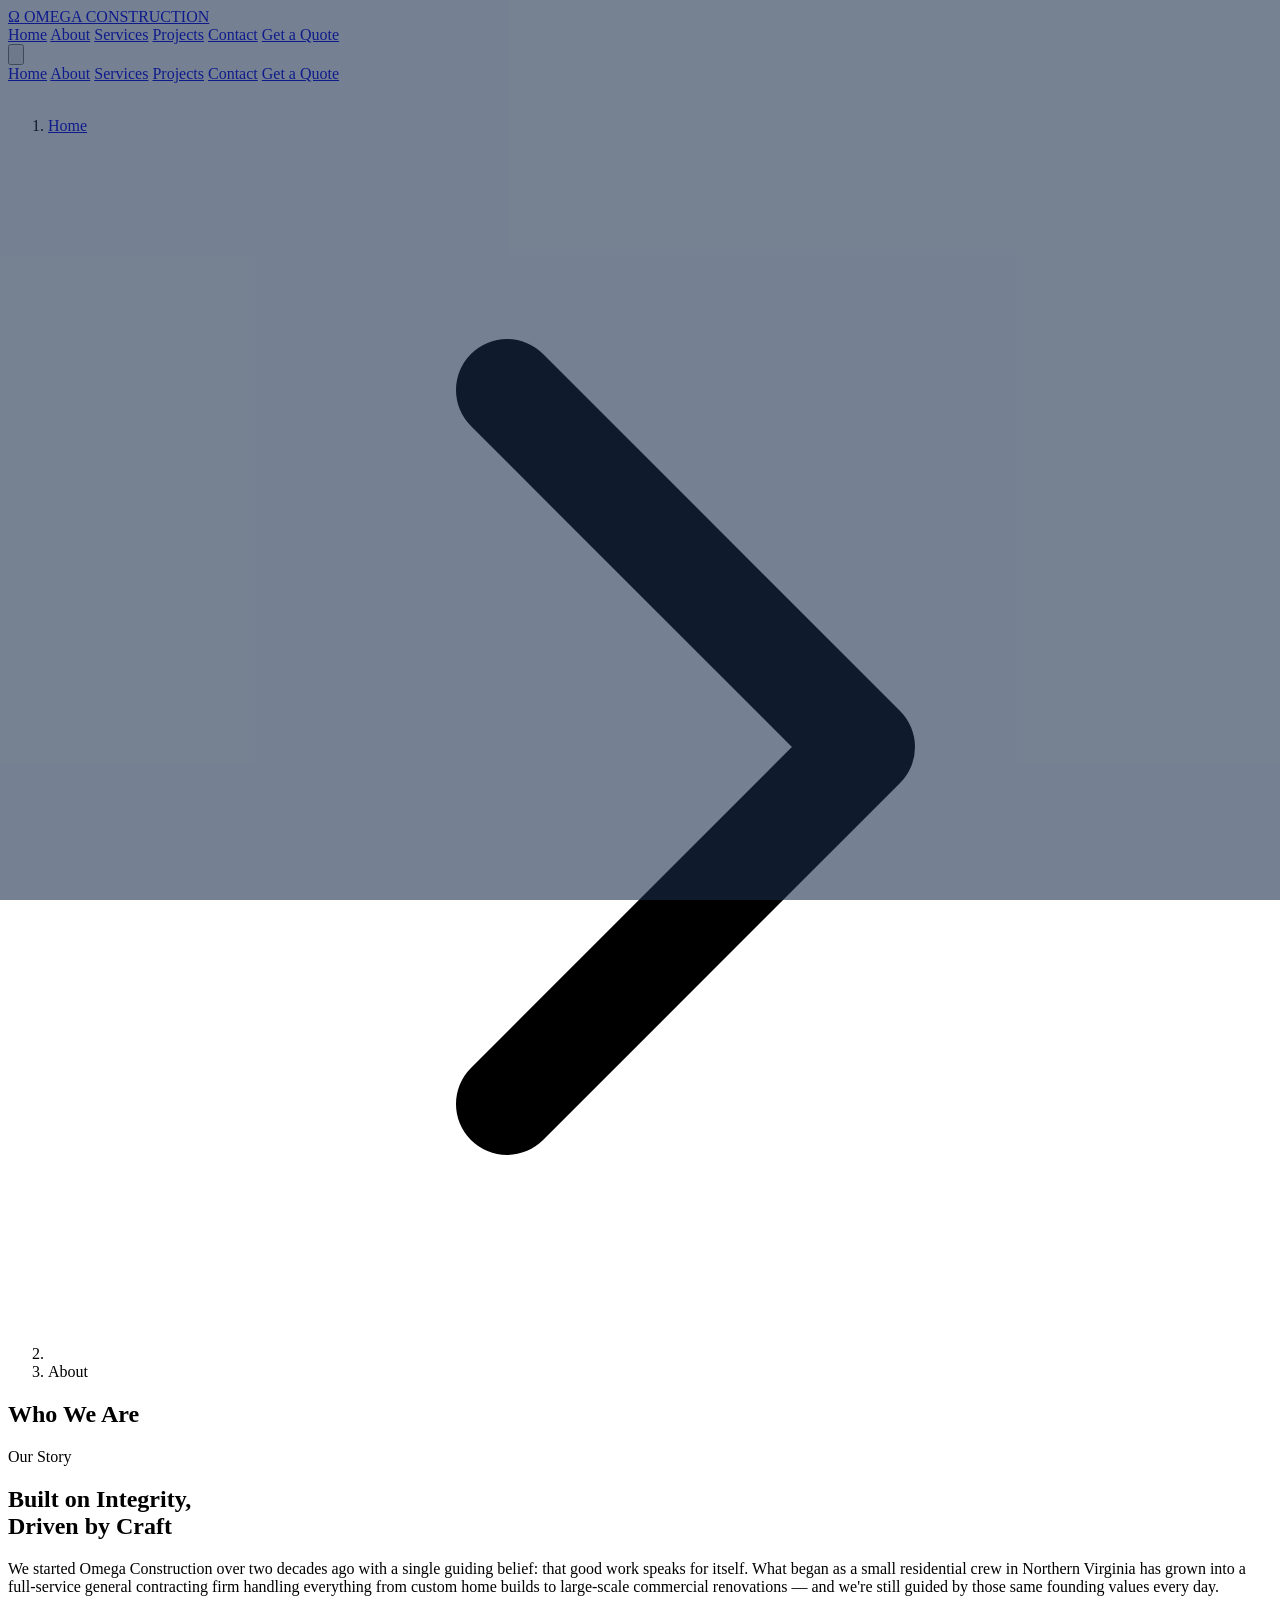
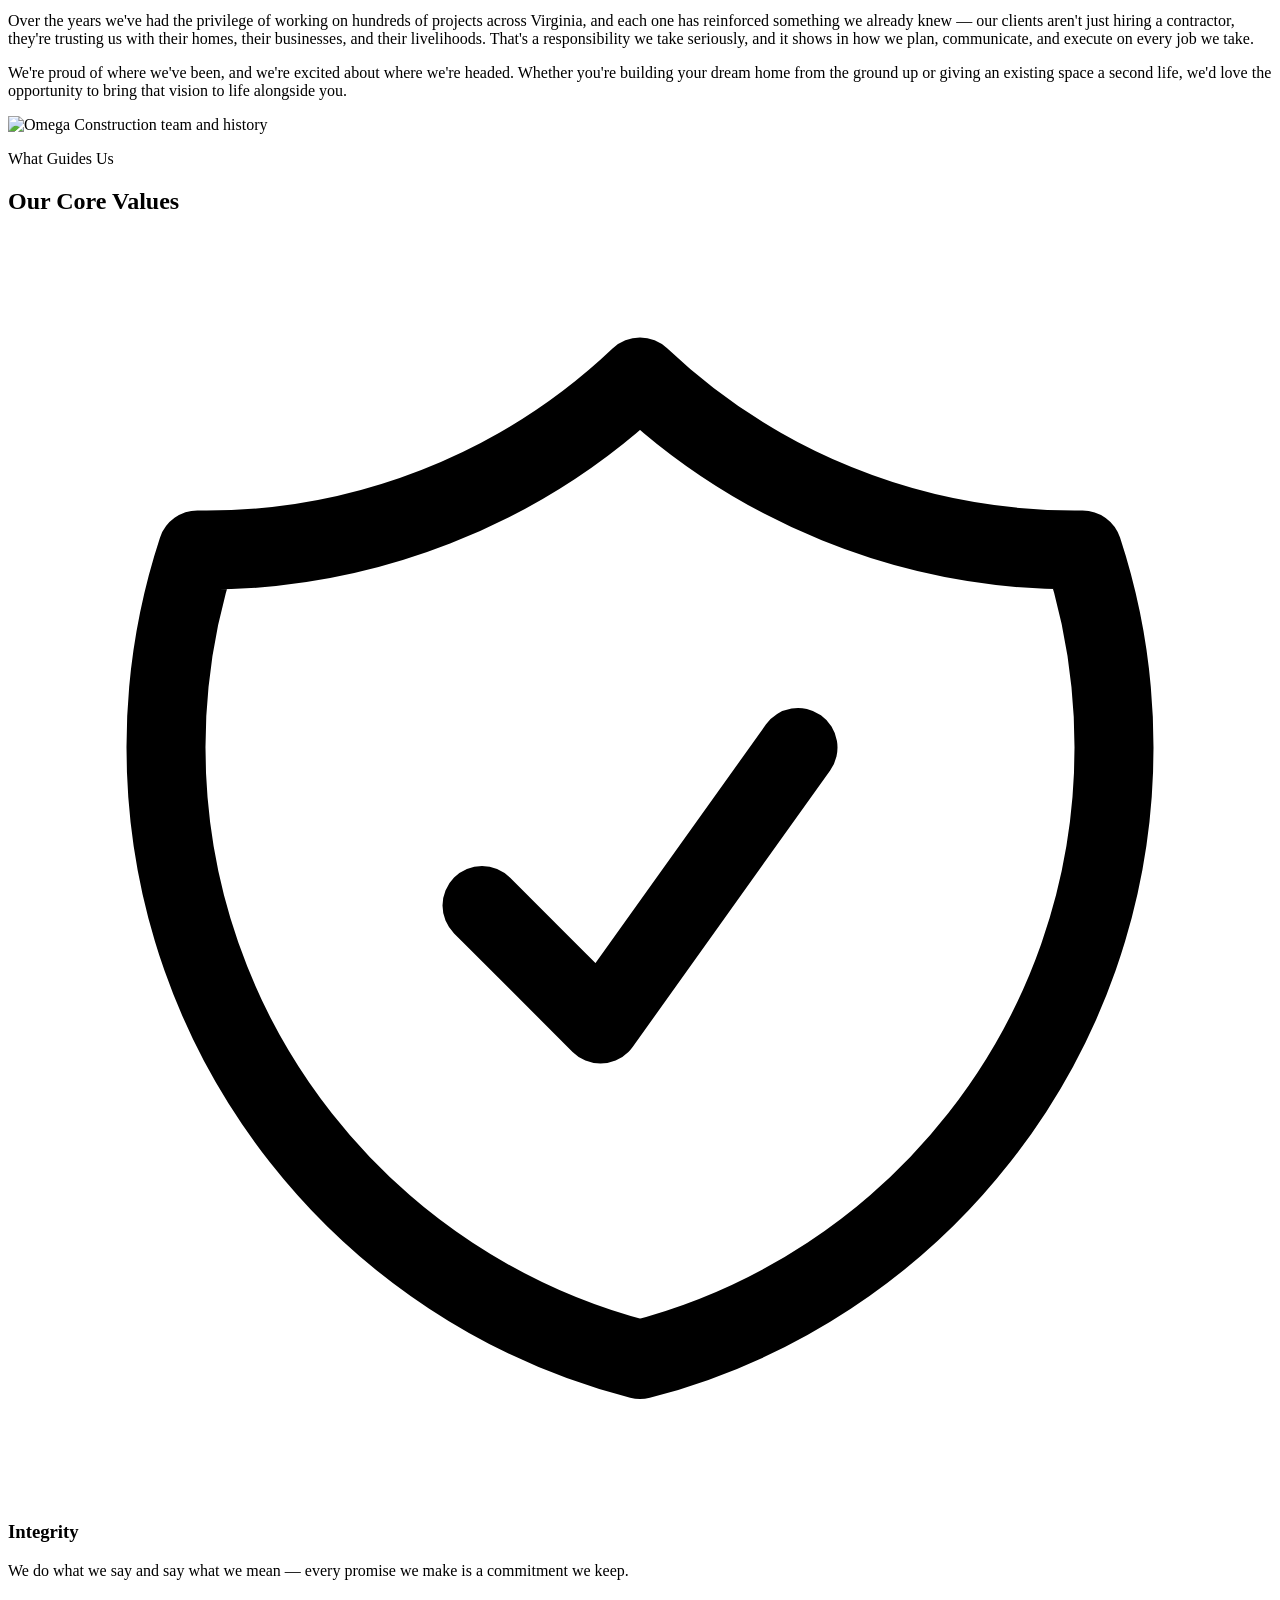
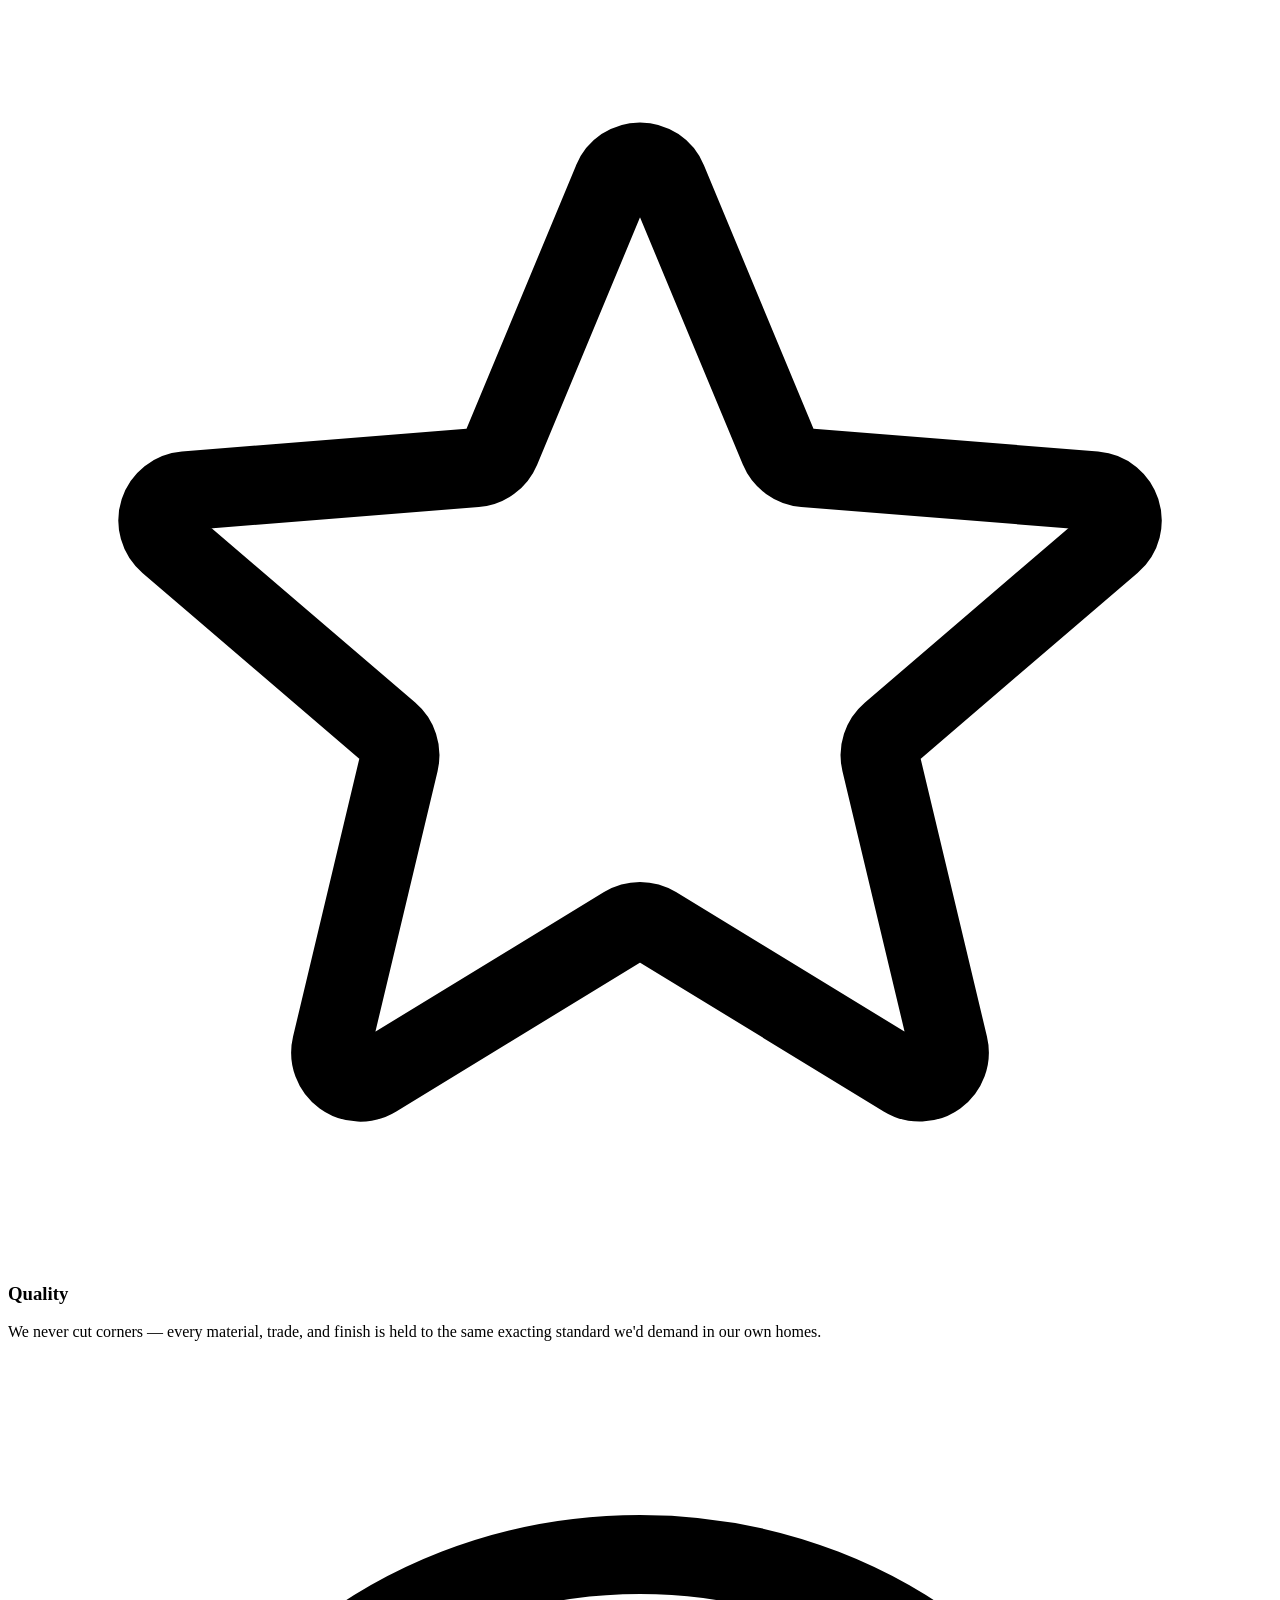
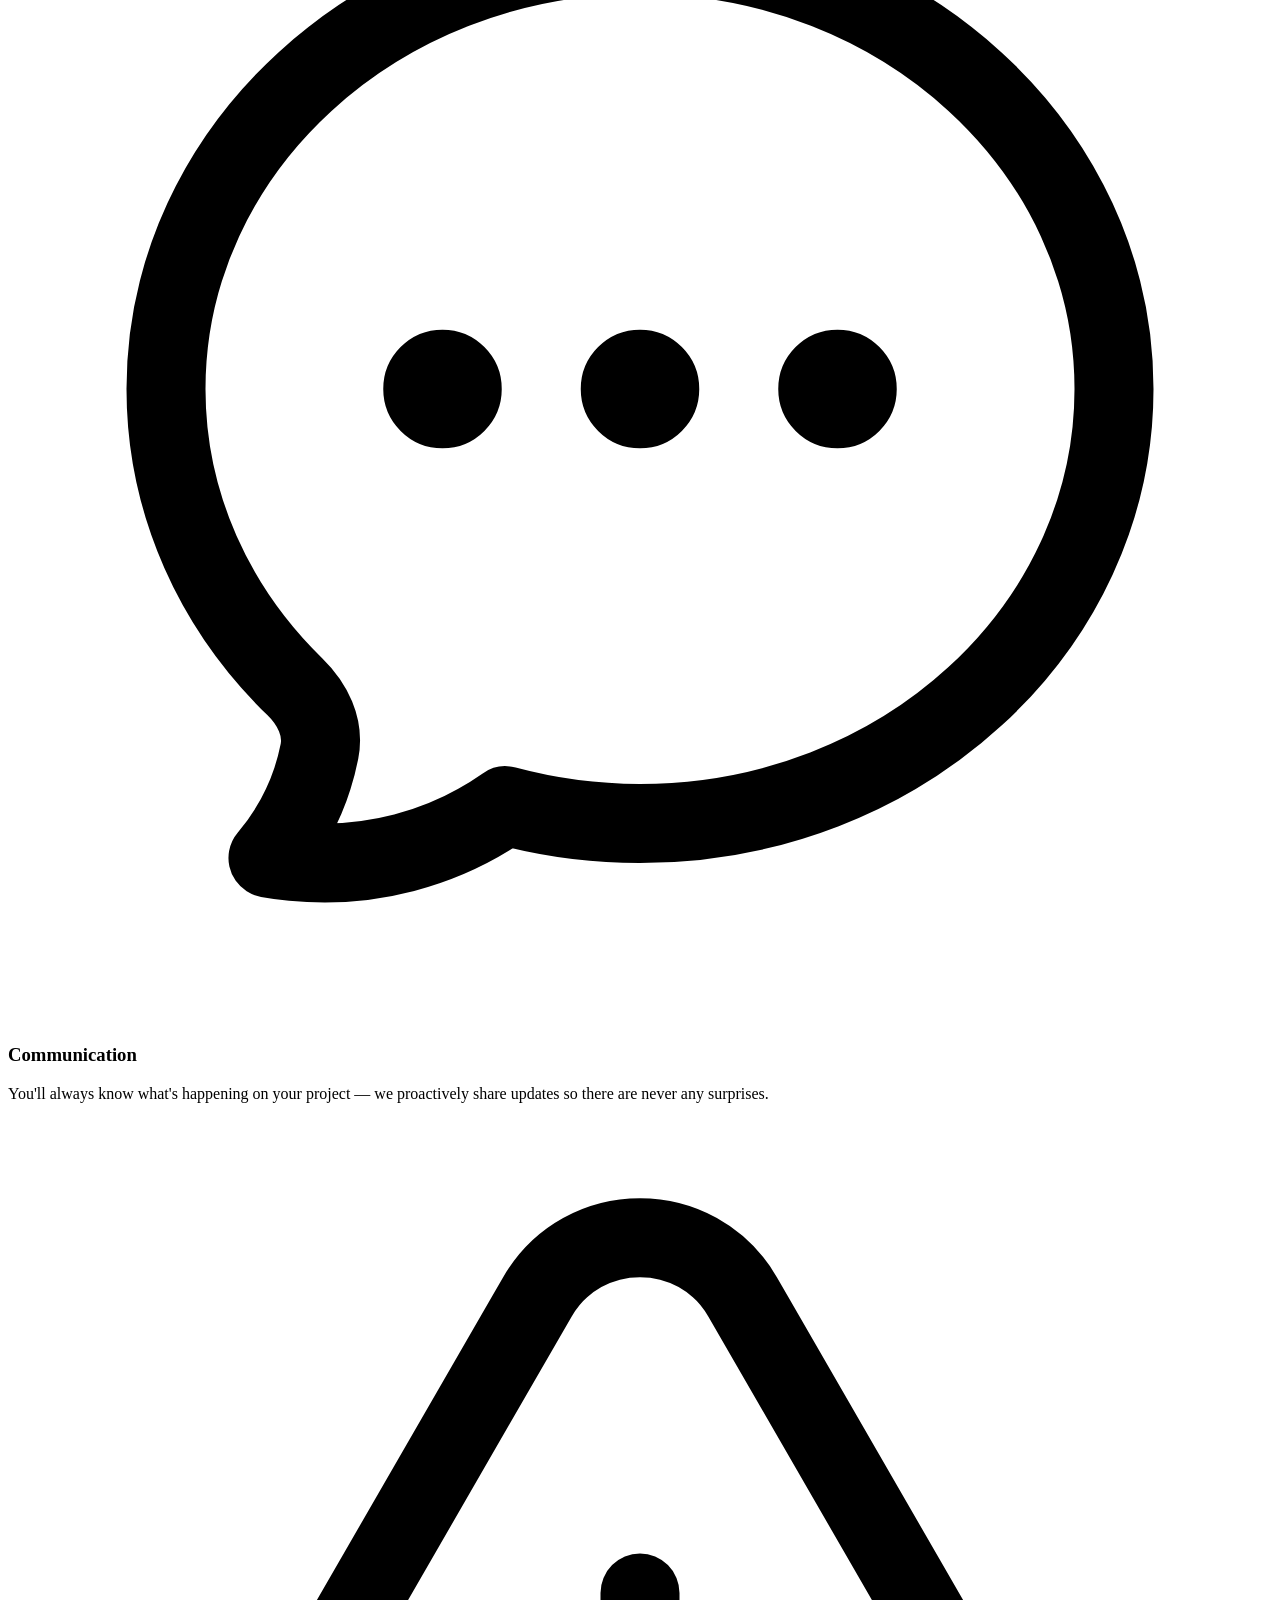
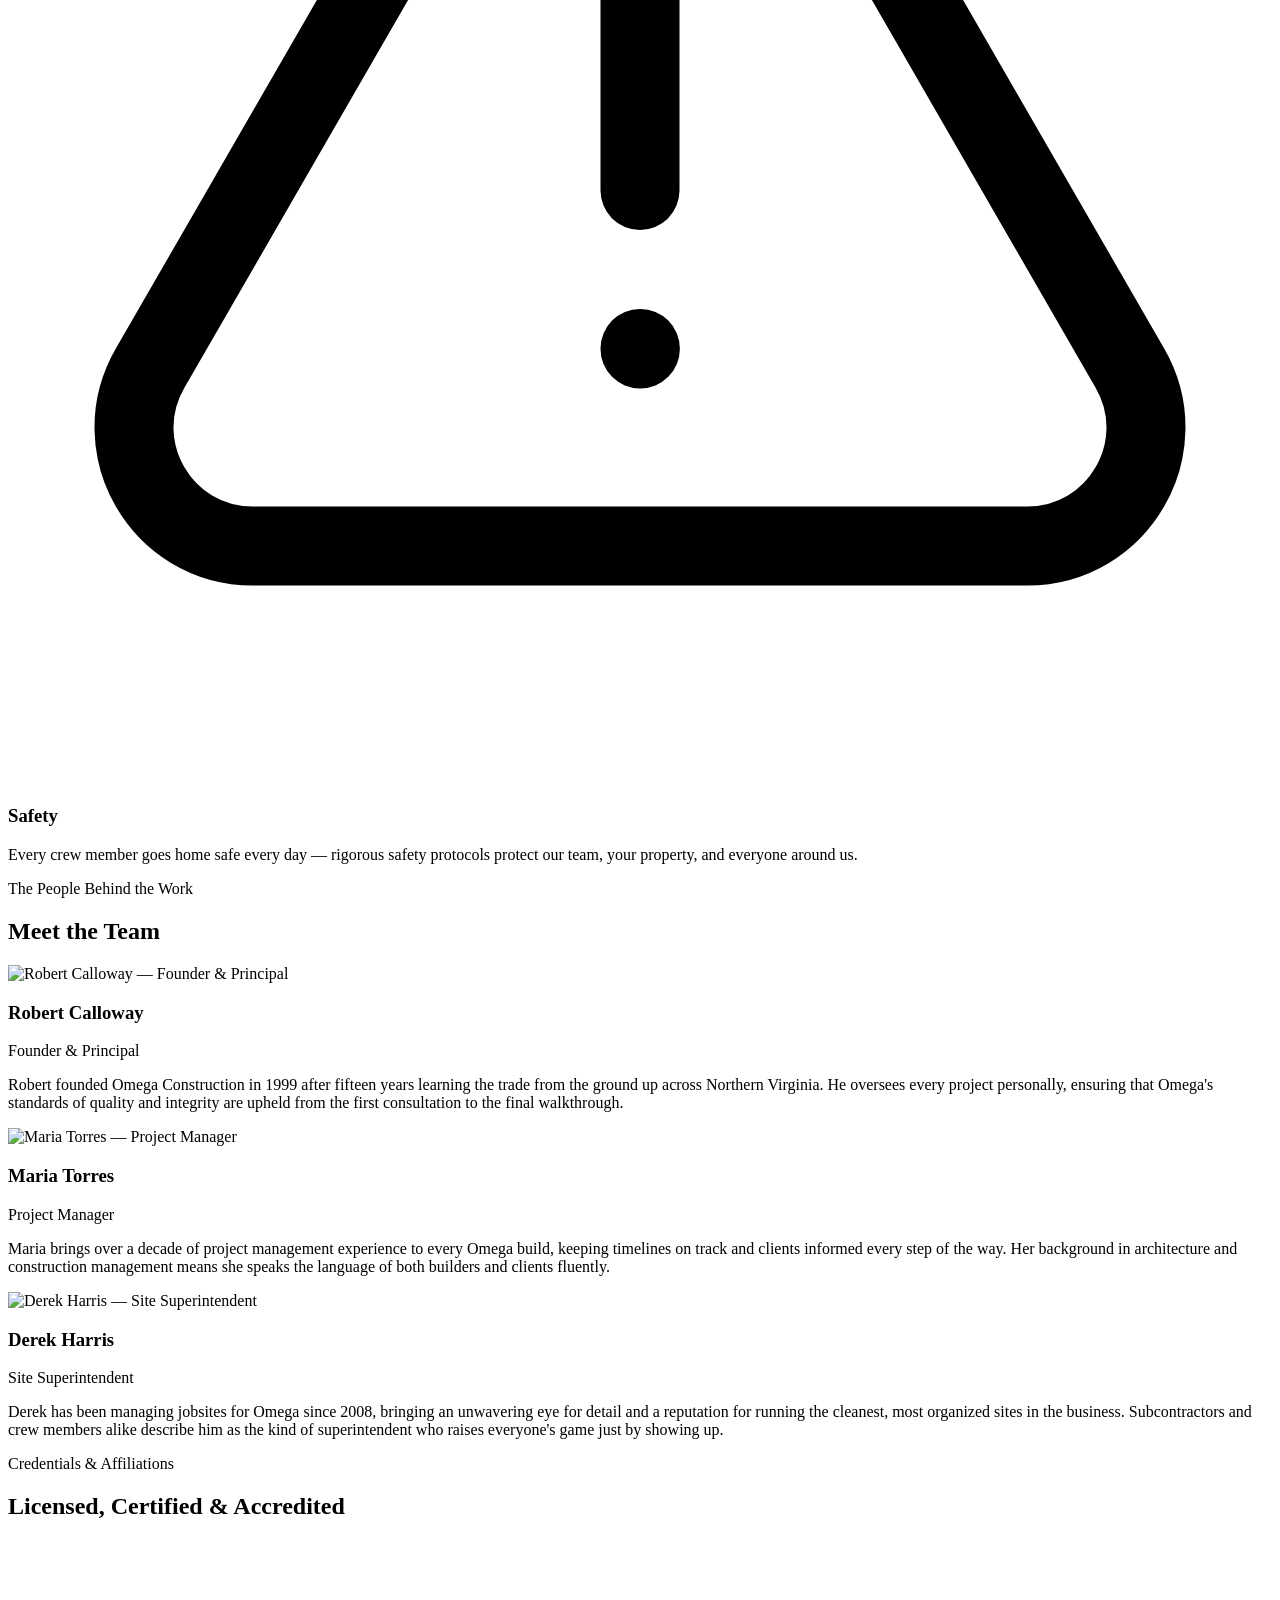
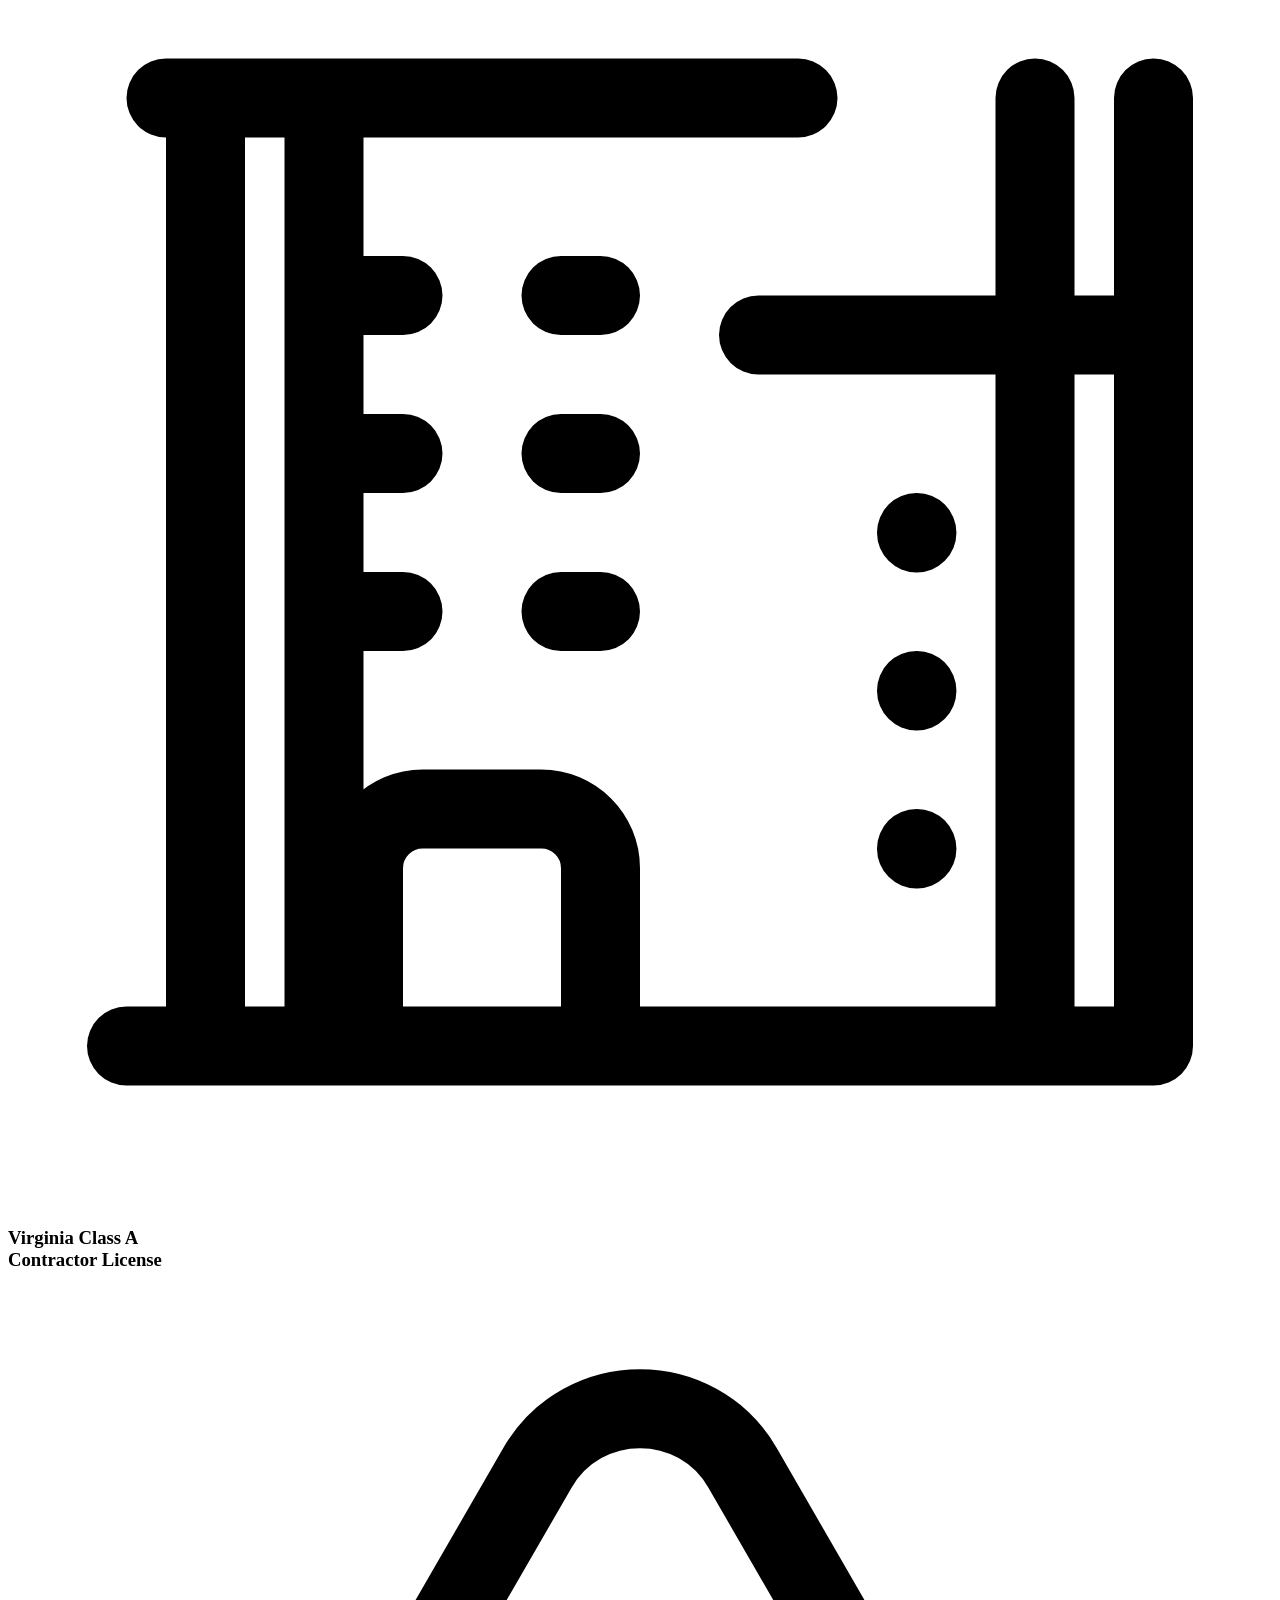
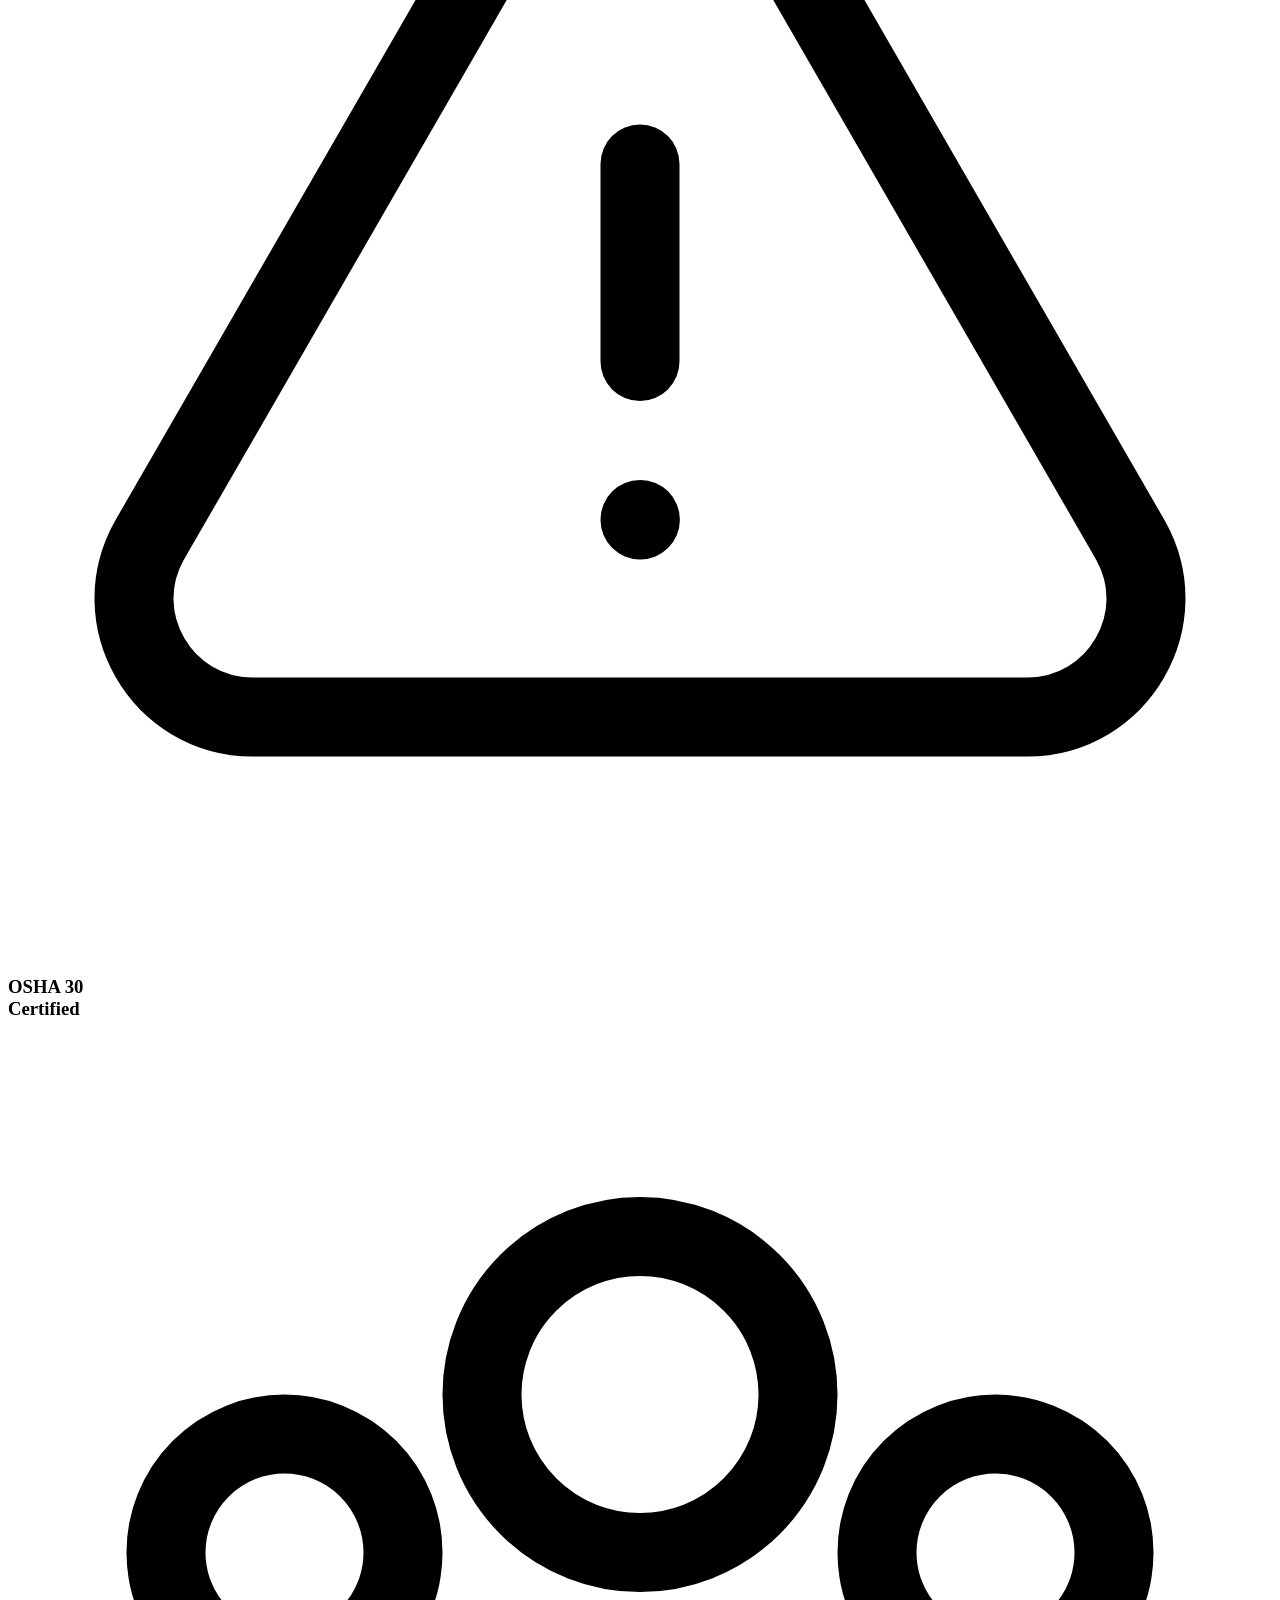
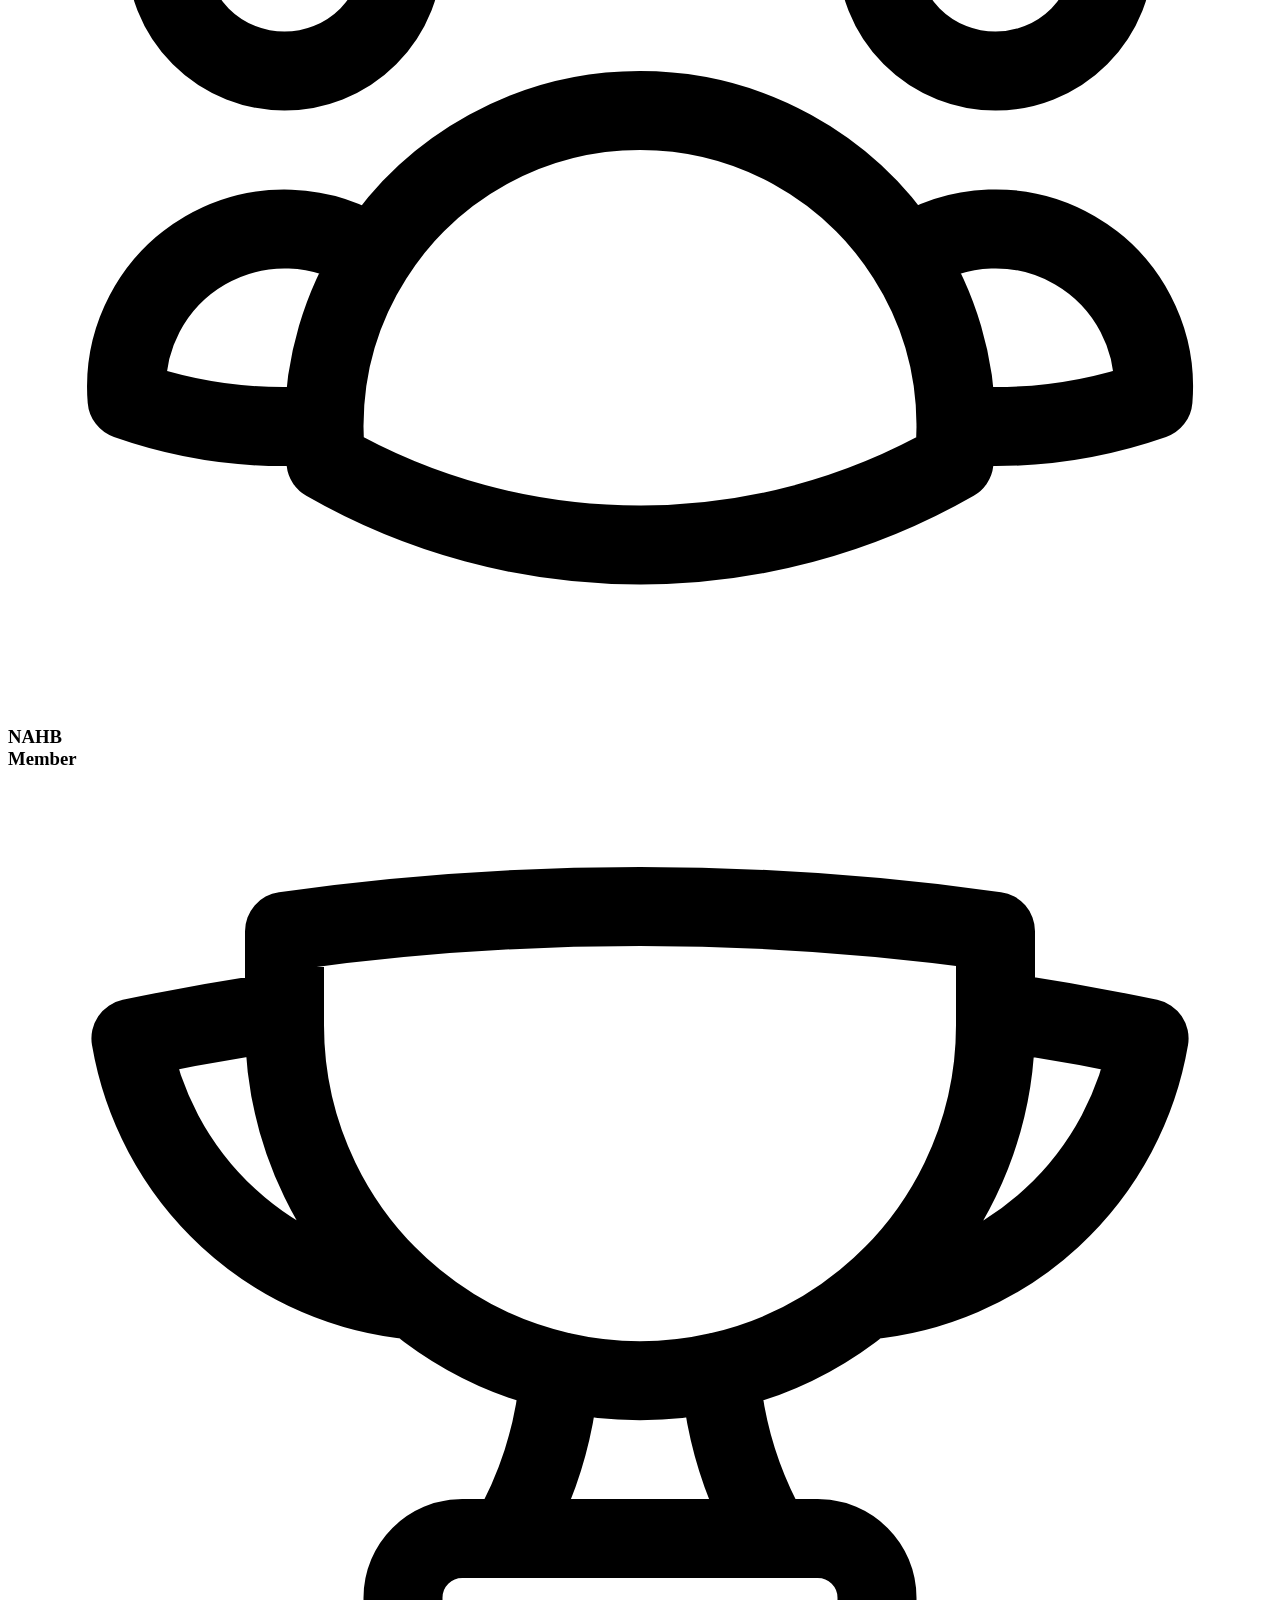
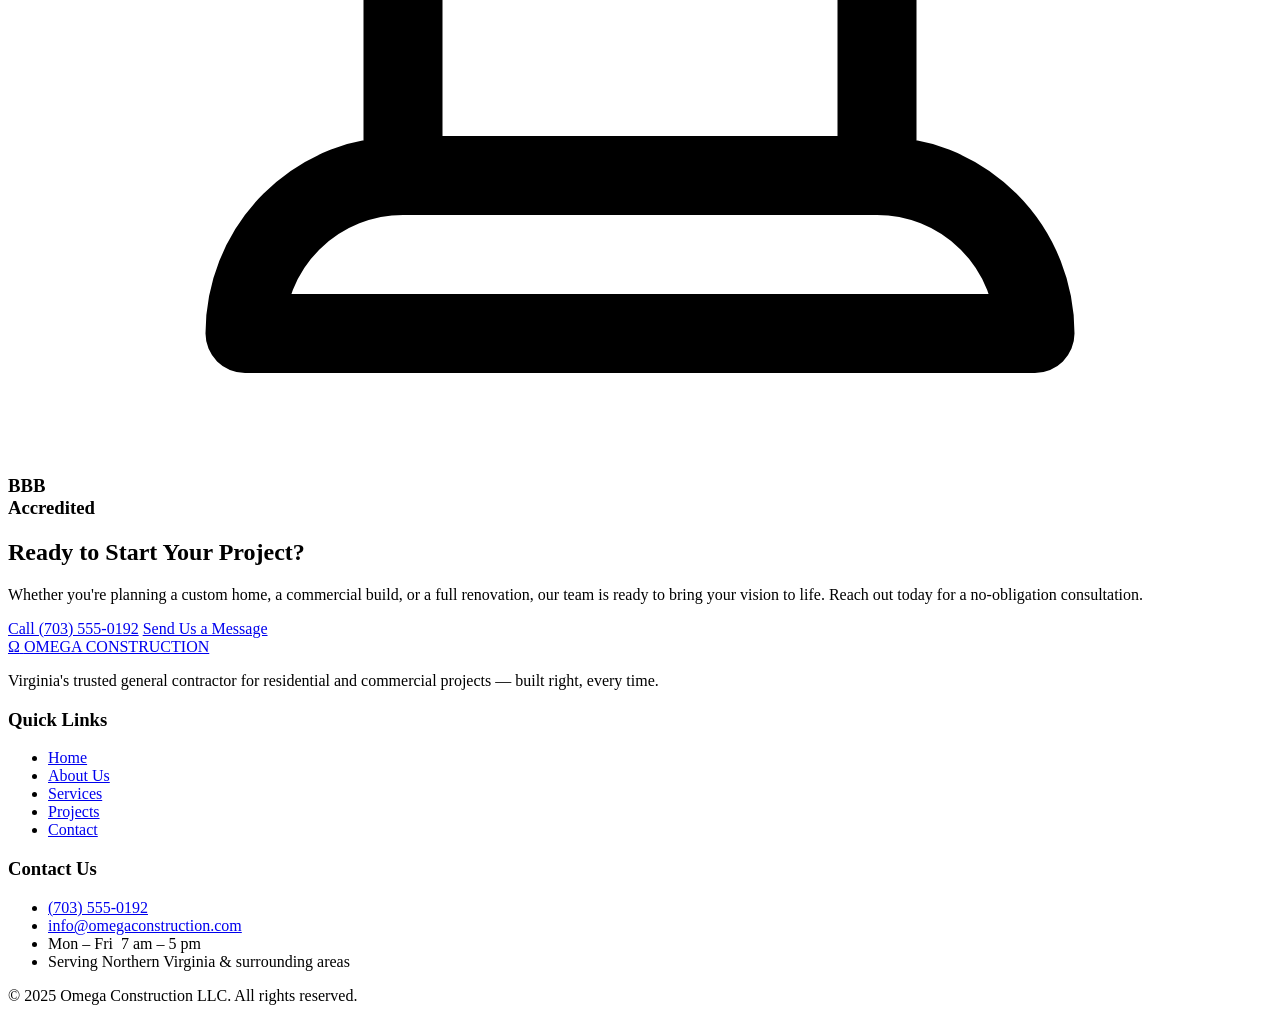
==== about.html @ 15b2db98 "feat: US-006 - About page — full build" ====
<!DOCTYPE html>
<html lang="en">
<head>
  <meta charset="UTF-8" />
  <meta name="viewport" content="width=device-width, initial-scale=1.0" />
  <title>About Us | Omega Construction</title>

  <!-- Google Fonts -->
  <link rel="preconnect" href="https://fonts.googleapis.com" />
  <link rel="preconnect" href="https://fonts.gstatic.com" crossorigin />
  <link
    href="https://fonts.googleapis.com/css2?family=Playfair+Display:wght@400;600;700&family=Inter:wght@300;400;500;600&display=swap"
    rel="stylesheet"
  />

  <!-- Tailwind CSS CDN with brand config -->
  <script>
    tailwind.config = {
      theme: {
        extend: {
          colors: {
            navy:  '#1A2E4A',
            amber: '#C8963E',
            cream: '#F7F4EF',
            slate: '#64748B',
          },
          fontFamily: {
            serif:  ['"Playfair Display"', 'Georgia', 'serif'],
            sans:   ['Inter', 'system-ui', 'sans-serif'],
          },
        },
      },
    };
  </script>
  <script src="https://cdn.tailwindcss.com"></script>

  <!-- Custom CSS -->
  <link rel="stylesheet" href="./assets/css/custom.css" />
</head>
<body class="font-sans text-navy bg-white">

  <!-- ═══════════════════════════════════════════════════════════ NAV ══ -->
  <nav
    id="main-nav"
    class="fixed top-0 left-0 right-0 z-50 transition-colors duration-300 bg-navy"
  >
    <div class="max-w-7xl mx-auto px-6">
      <div class="flex items-center justify-between h-16">

        <!-- Logo -->
        <a href="./index.html" class="flex items-center gap-2 text-white font-serif font-bold text-xl tracking-wide">
          <span class="text-amber text-2xl leading-none">Ω</span>
          <span>OMEGA CONSTRUCTION</span>
        </a>

        <!-- Desktop Nav Links -->
        <div class="hidden md:flex items-center gap-8">
          <a href="./index.html"    class="text-white hover:text-amber transition-colors text-sm uppercase tracking-wider font-medium">Home</a>
          <a href="./about.html"    class="text-amber border-b-2 border-amber pb-0.5 font-medium text-sm uppercase tracking-wider">About</a>
          <a href="./services.html" class="text-white hover:text-amber transition-colors text-sm uppercase tracking-wider font-medium">Services</a>
          <a href="./projects.html" class="text-white hover:text-amber transition-colors text-sm uppercase tracking-wider font-medium">Projects</a>
          <a href="./contact.html"  class="text-white hover:text-amber transition-colors text-sm uppercase tracking-wider font-medium">Contact</a>
          <a
            href="./contact.html"
            class="ml-2 bg-amber hover:bg-amber/90 text-white text-sm font-semibold uppercase tracking-wider px-5 py-2.5 rounded transition-colors"
          >Get a Quote</a>
        </div>

        <!-- Mobile Hamburger -->
        <button
          id="nav-toggle"
          class="md:hidden text-white p-2 focus:outline-none"
          aria-label="Toggle navigation"
          aria-expanded="false"
        >
          <svg class="w-6 h-6" fill="none" stroke="currentColor" stroke-width="2" viewBox="0 0 24 24">
            <path stroke-linecap="round" stroke-linejoin="round" d="M4 6h16M4 12h16M4 18h16" />
          </svg>
        </button>

      </div>
    </div>

    <!-- Mobile Menu -->
    <div id="nav-mobile-menu" class="hidden md:hidden bg-navy border-t border-white/10">
      <div class="px-6 py-4 flex flex-col gap-4">
        <a href="./index.html"    class="text-white hover:text-amber transition-colors text-sm uppercase tracking-wider font-medium">Home</a>
        <a href="./about.html"    class="text-amber font-medium text-sm uppercase tracking-wider">About</a>
        <a href="./services.html" class="text-white hover:text-amber transition-colors text-sm uppercase tracking-wider font-medium">Services</a>
        <a href="./projects.html" class="text-white hover:text-amber transition-colors text-sm uppercase tracking-wider font-medium">Projects</a>
        <a href="./contact.html"  class="text-white hover:text-amber transition-colors text-sm uppercase tracking-wider font-medium">Contact</a>
        <a
          href="./contact.html"
          class="bg-amber hover:bg-amber/90 text-white text-sm font-semibold uppercase tracking-wider px-5 py-2.5 rounded text-center transition-colors"
        >Get a Quote</a>
      </div>
    </div>
  </nav>
  <!-- ══════════════════════════════════════════════════ END NAV ══════ -->


  <!-- ══════════════════════════════════════════════════ MAIN ═════════ -->
  <main>

    <!-- ═══════════════════════════════════════════════════ HERO ═══════ -->
    <section class="relative flex flex-col items-center justify-center text-center overflow-hidden" style="min-height: 50vh;">

      <!-- Background Image -->
      <img
        src="https://placehold.co/1920x1080/1A2E4A/C8963E?text=About+Omega+Construction"
        alt=""
        aria-hidden="true"
        class="absolute inset-0 w-full h-full object-cover"
      />

      <!-- Navy overlay at 60% -->
      <div class="hero-overlay"></div>

      <!-- Hero Content -->
      <div class="relative z-10 max-w-4xl mx-auto px-6 py-20 pt-32">
        <!-- Breadcrumb -->
        <nav aria-label="Breadcrumb" class="mb-4">
          <ol class="flex items-center justify-center gap-2 text-white/60 text-sm">
            <li><a href="./index.html" class="hover:text-amber transition-colors">Home</a></li>
            <li aria-hidden="true">
              <svg class="w-4 h-4" fill="none" stroke="currentColor" stroke-width="2" viewBox="0 0 24 24">
                <path stroke-linecap="round" stroke-linejoin="round" d="M9 5l7 7-7 7" />
              </svg>
            </li>
            <li class="text-amber font-medium">About</li>
          </ol>
        </nav>
        <h1 class="font-serif text-5xl md:text-6xl font-bold text-white leading-tight">
          Who We Are
        </h1>
      </div>
    </section>
    <!-- ════════════════════════════════════════════════ END HERO ══════ -->


    <!-- ═════════════════════════════════ COMPANY STORY ══════════════ -->
    <section class="py-20 bg-white">
      <div class="max-w-7xl mx-auto px-6">
        <div class="grid grid-cols-1 md:grid-cols-2 gap-12 md:gap-16 items-center">

          <!-- Text (left on desktop) -->
          <div>
            <p class="text-amber font-semibold text-sm uppercase tracking-widest mb-3">Our Story</p>
            <h2 class="font-serif text-4xl md:text-5xl font-bold text-navy mb-6 leading-tight">
              Built on Integrity,<br />Driven by Craft
            </h2>
            <p class="text-slate leading-relaxed mb-5">
              We started Omega Construction over two decades ago with a single guiding belief: that good work speaks for itself. What began as a small residential crew in Northern Virginia has grown into a full-service general contracting firm handling everything from custom home builds to large-scale commercial renovations — and we're still guided by those same founding values every day.
            </p>
            <p class="text-slate leading-relaxed mb-5">
              Over the years we've had the privilege of working on hundreds of projects across Virginia, and each one has reinforced something we already knew — our clients aren't just hiring a contractor, they're trusting us with their homes, their businesses, and their livelihoods. That's a responsibility we take seriously, and it shows in how we plan, communicate, and execute on every job we take.
            </p>
            <p class="text-slate leading-relaxed">
              We're proud of where we've been, and we're excited about where we're headed. Whether you're building your dream home from the ground up or giving an existing space a second life, we'd love the opportunity to bring that vision to life alongside you.
            </p>
          </div>

          <!-- Image (right on desktop, bottom on mobile) -->
          <div class="rounded-lg overflow-hidden shadow-lg">
            <img
              src="https://placehold.co/800x600/C8963E/1A2E4A?text=Our+Story"
              alt="Omega Construction team and history"
              class="w-full h-full object-cover"
            />
          </div>

        </div>
      </div>
    </section>
    <!-- ════════════════════════════════════ END COMPANY STORY ═════════ -->


    <!-- ═══════════════════════════════════ CORE VALUES ══════════════ -->
    <section class="py-20 bg-cream">
      <div class="max-w-7xl mx-auto px-6">

        <!-- Section header -->
        <div class="text-center mb-14">
          <p class="text-amber font-semibold text-sm uppercase tracking-widest mb-3">What Guides Us</p>
          <h2 class="font-serif text-4xl md:text-5xl font-bold text-navy">Our Core Values</h2>
        </div>

        <!-- 4-card grid: 4 cols desktop, 2x2 on mobile -->
        <div class="grid grid-cols-2 md:grid-cols-4 gap-6 md:gap-8">

          <!-- Integrity -->
          <div class="bg-white rounded-lg p-8 text-center shadow-sm">
            <div class="text-amber mb-5 flex justify-center">
              <svg class="w-12 h-12" fill="none" stroke="currentColor" stroke-width="1.5" viewBox="0 0 24 24">
                <path stroke-linecap="round" stroke-linejoin="round" d="M9 12.75L11.25 15 15 9.75m-3-7.036A11.959 11.959 0 013.598 6 11.99 11.99 0 003 9.749c0 5.592 3.824 10.29 9 11.623 5.176-1.332 9-6.03 9-11.622 0-1.31-.21-2.571-.598-3.751h-.152c-3.196 0-6.1-1.248-8.25-3.285z" />
              </svg>
            </div>
            <h3 class="font-serif text-xl font-bold text-navy mb-3">Integrity</h3>
            <p class="text-slate text-sm leading-relaxed">We do what we say and say what we mean — every promise we make is a commitment we keep.</p>
          </div>

          <!-- Quality -->
          <div class="bg-white rounded-lg p-8 text-center shadow-sm">
            <div class="text-amber mb-5 flex justify-center">
              <svg class="w-12 h-12" fill="none" stroke="currentColor" stroke-width="1.5" viewBox="0 0 24 24">
                <path stroke-linecap="round" stroke-linejoin="round" d="M11.48 3.499a.562.562 0 011.04 0l2.125 5.111a.563.563 0 00.475.345l5.518.442c.499.04.701.663.321.988l-4.204 3.602a.563.563 0 00-.182.557l1.285 5.385a.562.562 0 01-.84.61l-4.725-2.885a.563.563 0 00-.586 0L6.982 20.54a.562.562 0 01-.84-.61l1.285-5.386a.562.562 0 00-.182-.557l-4.204-3.602a.563.563 0 01.321-.988l5.518-.442a.563.563 0 00.475-.345L11.48 3.5z" />
              </svg>
            </div>
            <h3 class="font-serif text-xl font-bold text-navy mb-3">Quality</h3>
            <p class="text-slate text-sm leading-relaxed">We never cut corners — every material, trade, and finish is held to the same exacting standard we'd demand in our own homes.</p>
          </div>

          <!-- Communication -->
          <div class="bg-white rounded-lg p-8 text-center shadow-sm">
            <div class="text-amber mb-5 flex justify-center">
              <svg class="w-12 h-12" fill="none" stroke="currentColor" stroke-width="1.5" viewBox="0 0 24 24">
                <path stroke-linecap="round" stroke-linejoin="round" d="M8.625 12a.375.375 0 11-.75 0 .375.375 0 01.75 0zm0 0H8.25m4.125 0a.375.375 0 11-.75 0 .375.375 0 01.75 0zm0 0H12m4.125 0a.375.375 0 11-.75 0 .375.375 0 01.75 0zm0 0h-.375M21 12c0 4.556-4.03 8.25-9 8.25a9.764 9.764 0 01-2.555-.337A5.972 5.972 0 015.41 20.97a5.969 5.969 0 01-.474-.065 4.48 4.48 0 00.978-2.025c.09-.457-.133-.901-.467-1.226C3.93 16.178 3 14.189 3 12c0-4.556 4.03-8.25 9-8.25s9 3.694 9 8.25z" />
              </svg>
            </div>
            <h3 class="font-serif text-xl font-bold text-navy mb-3">Communication</h3>
            <p class="text-slate text-sm leading-relaxed">You'll always know what's happening on your project — we proactively share updates so there are never any surprises.</p>
          </div>

          <!-- Safety -->
          <div class="bg-white rounded-lg p-8 text-center shadow-sm">
            <div class="text-amber mb-5 flex justify-center">
              <svg class="w-12 h-12" fill="none" stroke="currentColor" stroke-width="1.5" viewBox="0 0 24 24">
                <path stroke-linecap="round" stroke-linejoin="round" d="M12 9v3.75m-9.303 3.376c-.866 1.5.217 3.374 1.948 3.374h14.71c1.73 0 2.813-1.874 1.948-3.374L13.949 3.378c-.866-1.5-3.032-1.5-3.898 0L2.697 16.126zM12 15.75h.007v.008H12v-.008z" />
              </svg>
            </div>
            <h3 class="font-serif text-xl font-bold text-navy mb-3">Safety</h3>
            <p class="text-slate text-sm leading-relaxed">Every crew member goes home safe every day — rigorous safety protocols protect our team, your property, and everyone around us.</p>
          </div>

        </div>
      </div>
    </section>
    <!-- ════════════════════════════════════ END CORE VALUES ═══════════ -->


    <!-- ═══════════════════════════════════ MEET THE TEAM ════════════ -->
    <section class="py-20 bg-white">
      <div class="max-w-7xl mx-auto px-6">

        <!-- Section header -->
        <div class="text-center mb-14">
          <p class="text-amber font-semibold text-sm uppercase tracking-widest mb-3">The People Behind the Work</p>
          <h2 class="font-serif text-4xl md:text-5xl font-bold text-navy">Meet the Team</h2>
        </div>

        <!-- 3-person grid -->
        <div class="grid grid-cols-1 md:grid-cols-3 gap-10">

          <!-- Team Member 1 — Founder & Principal -->
          <div class="text-center">
            <div class="rounded-full overflow-hidden w-48 h-48 mx-auto mb-6 shadow-md">
              <img
                src="https://placehold.co/600x600/1A2E4A/F7F4EF?text=RC"
                alt="Robert Calloway — Founder &amp; Principal"
                class="w-full h-full object-cover"
              />
            </div>
            <h3 class="font-serif text-2xl font-bold text-navy mb-1">Robert Calloway</h3>
            <p class="text-amber font-semibold text-sm uppercase tracking-wider mb-4">Founder &amp; Principal</p>
            <p class="text-slate leading-relaxed text-sm">
              Robert founded Omega Construction in 1999 after fifteen years learning the trade from the ground up across Northern Virginia. He oversees every project personally, ensuring that Omega's standards of quality and integrity are upheld from the first consultation to the final walkthrough.
            </p>
          </div>

          <!-- Team Member 2 — Project Manager -->
          <div class="text-center">
            <div class="rounded-full overflow-hidden w-48 h-48 mx-auto mb-6 shadow-md">
              <img
                src="https://placehold.co/600x600/C8963E/1A2E4A?text=MT"
                alt="Maria Torres — Project Manager"
                class="w-full h-full object-cover"
              />
            </div>
            <h3 class="font-serif text-2xl font-bold text-navy mb-1">Maria Torres</h3>
            <p class="text-amber font-semibold text-sm uppercase tracking-wider mb-4">Project Manager</p>
            <p class="text-slate leading-relaxed text-sm">
              Maria brings over a decade of project management experience to every Omega build, keeping timelines on track and clients informed every step of the way. Her background in architecture and construction management means she speaks the language of both builders and clients fluently.
            </p>
          </div>

          <!-- Team Member 3 — Site Superintendent -->
          <div class="text-center">
            <div class="rounded-full overflow-hidden w-48 h-48 mx-auto mb-6 shadow-md">
              <img
                src="https://placehold.co/600x600/64748B/F7F4EF?text=DH"
                alt="Derek Harris — Site Superintendent"
                class="w-full h-full object-cover"
              />
            </div>
            <h3 class="font-serif text-2xl font-bold text-navy mb-1">Derek Harris</h3>
            <p class="text-amber font-semibold text-sm uppercase tracking-wider mb-4">Site Superintendent</p>
            <p class="text-slate leading-relaxed text-sm">
              Derek has been managing jobsites for Omega since 2008, bringing an unwavering eye for detail and a reputation for running the cleanest, most organized sites in the business. Subcontractors and crew members alike describe him as the kind of superintendent who raises everyone's game just by showing up.
            </p>
          </div>

        </div>
      </div>
    </section>
    <!-- ════════════════════════════════════ END MEET THE TEAM ═════════ -->


    <!-- ════════════════════════════════ CERTIFICATIONS STRIP ════════ -->
    <section class="py-16 bg-cream">
      <div class="max-w-7xl mx-auto px-6">

        <!-- Section header -->
        <div class="text-center mb-12">
          <p class="text-amber font-semibold text-sm uppercase tracking-widest mb-3">Credentials &amp; Affiliations</p>
          <h2 class="font-serif text-3xl md:text-4xl font-bold text-navy">Licensed, Certified &amp; Accredited</h2>
        </div>

        <!-- 4-block horizontal row: 4 cols on desktop, 2x2 on tablet/mobile -->
        <div class="grid grid-cols-2 md:grid-cols-4 gap-6">

          <!-- Virginia Class A -->
          <div class="bg-white rounded-lg p-8 text-center shadow-sm flex flex-col items-center">
            <div class="text-amber mb-4">
              <svg class="w-12 h-12" fill="none" stroke="currentColor" stroke-width="1.5" viewBox="0 0 24 24">
                <path stroke-linecap="round" stroke-linejoin="round" d="M2.25 21h19.5m-18-18v18m2.25-18v18m13.5-18v18m2.25-18v18M6.75 6.75h.75m-.75 3h.75m-.75 3h.75m3-6h.75m-.75 3h.75m-.75 3h.75M6.75 21v-3.375c0-.621.504-1.125 1.125-1.125h2.25c.621 0 1.125.504 1.125 1.125V21M3 3h12m-.75 4.5H21m-3.75 3.75h.008v.008h-.008v-.008zm0 3h.008v.008h-.008v-.008zm0 3h.008v.008h-.008v-.008z" />
              </svg>
            </div>
            <h3 class="font-serif font-bold text-navy text-base leading-snug">Virginia Class A<br />Contractor License</h3>
          </div>

          <!-- OSHA 30 -->
          <div class="bg-white rounded-lg p-8 text-center shadow-sm flex flex-col items-center">
            <div class="text-amber mb-4">
              <svg class="w-12 h-12" fill="none" stroke="currentColor" stroke-width="1.5" viewBox="0 0 24 24">
                <path stroke-linecap="round" stroke-linejoin="round" d="M12 9v3.75m-9.303 3.376c-.866 1.5.217 3.374 1.948 3.374h14.71c1.73 0 2.813-1.874 1.948-3.374L13.949 3.378c-.866-1.5-3.032-1.5-3.898 0L2.697 16.126zM12 15.75h.007v.008H12v-.008z" />
              </svg>
            </div>
            <h3 class="font-serif font-bold text-navy text-base leading-snug">OSHA 30<br />Certified</h3>
          </div>

          <!-- NAHB Member -->
          <div class="bg-white rounded-lg p-8 text-center shadow-sm flex flex-col items-center">
            <div class="text-amber mb-4">
              <svg class="w-12 h-12" fill="none" stroke="currentColor" stroke-width="1.5" viewBox="0 0 24 24">
                <path stroke-linecap="round" stroke-linejoin="round" d="M18 18.72a9.094 9.094 0 003.741-.479 3 3 0 00-4.682-2.72m.94 3.198l.001.031c0 .225-.012.447-.037.666A11.944 11.944 0 0112 21c-2.17 0-4.207-.576-5.963-1.584A6.062 6.062 0 016 18.719m12 0a5.971 5.971 0 00-.941-3.197m0 0A5.995 5.995 0 0012 12.75a5.995 5.995 0 00-5.058 2.772m0 0a3 3 0 00-4.681 2.72 8.986 8.986 0 003.74.477m.94-3.197a5.971 5.971 0 00-.94 3.197M15 6.75a3 3 0 11-6 0 3 3 0 016 0zm6 3a2.25 2.25 0 11-4.5 0 2.25 2.25 0 014.5 0zm-13.5 0a2.25 2.25 0 11-4.5 0 2.25 2.25 0 014.5 0z" />
              </svg>
            </div>
            <h3 class="font-serif font-bold text-navy text-base leading-snug">NAHB<br />Member</h3>
          </div>

          <!-- BBB Accredited -->
          <div class="bg-white rounded-lg p-8 text-center shadow-sm flex flex-col items-center">
            <div class="text-amber mb-4">
              <svg class="w-12 h-12" fill="none" stroke="currentColor" stroke-width="1.5" viewBox="0 0 24 24">
                <path stroke-linecap="round" stroke-linejoin="round" d="M16.5 18.75h-9m9 0a3 3 0 013 3h-15a3 3 0 013-3m9 0v-3.375c0-.621-.503-1.125-1.125-1.125h-.871M7.5 18.75v-3.375c0-.621.504-1.125 1.125-1.125h.872m5.007 0H9.497m5.007 0a7.454 7.454 0 01-.982-3.172M9.497 14.25a7.454 7.454 0 00.981-3.172M5.25 4.236c-.982.143-1.954.317-2.916.52A6.003 6.003 0 007.73 9.728M5.25 4.236V4.5c0 2.108.966 3.99 2.48 5.228M5.25 4.236V2.721C7.456 2.41 9.71 2.25 12 2.25c2.291 0 4.545.16 6.75.47v1.516M7.73 9.728a6.726 6.726 0 002.748 1.35m8.272-6.842V4.5c0 2.108-.966 3.99-2.48 5.228m2.48-5.492a46.32 46.32 0 012.916.52 6.003 6.003 0 01-5.395 4.972m0 0a6.726 6.726 0 01-2.749 1.35m0 0a6.772 6.772 0 01-3.044 0" />
              </svg>
            </div>
            <h3 class="font-serif font-bold text-navy text-base leading-snug">BBB<br />Accredited</h3>
          </div>

        </div>
      </div>
    </section>
    <!-- ══════════════════════════════ END CERTIFICATIONS STRIP ═══════ -->


    <!-- ═══════════════════════════════════ CTA BANNER ═══════════════════ -->
    <section class="bg-navy py-20">
      <div class="max-w-3xl mx-auto px-6 text-center">
        <h2 class="font-serif text-4xl md:text-5xl font-bold text-amber mb-6 leading-tight">
          Ready to Start Your Project?
        </h2>
        <p class="text-white/80 text-lg leading-relaxed mb-10">
          Whether you're planning a custom home, a commercial build, or a full renovation, our team is ready to bring your vision to life. Reach out today for a no-obligation consultation.
        </p>
        <div class="flex flex-col sm:flex-row items-center justify-center gap-4">
          <a
            href="tel:+17035550192"
            class="bg-amber hover:bg-amber/90 text-white font-semibold uppercase tracking-wider text-sm px-8 py-3.5 rounded transition-colors w-full sm:w-auto"
          >Call (703) 555-0192</a>
          <a
            href="./contact.html"
            class="border-2 border-white text-white hover:bg-white hover:text-navy font-semibold uppercase tracking-wider text-sm px-8 py-3.5 rounded transition-colors w-full sm:w-auto"
          >Send Us a Message</a>
        </div>
      </div>
    </section>
    <!-- ════════════════════════════════════ END CTA BANNER ══════════════ -->

  </main>
  <!-- ══════════════════════════════════════════════════════════════════ -->


  <!-- ════════════════════════════════════════════════════ FOOTER ═════ -->
  <footer class="bg-navy text-white">
    <div class="max-w-7xl mx-auto px-6 py-16">

      <!-- 3-column grid -->
      <div class="grid grid-cols-1 md:grid-cols-3 gap-10">

        <!-- Column 1 — Logo & Tagline -->
        <div>
          <a href="./index.html" class="flex items-center gap-2 font-serif font-bold text-xl tracking-wide mb-3">
            <span class="text-amber text-2xl leading-none">Ω</span>
            <span>OMEGA CONSTRUCTION</span>
          </a>
          <p class="text-white/60 text-sm leading-relaxed">
            Virginia's trusted general contractor for residential and commercial projects — built right, every time.
          </p>
        </div>

        <!-- Column 2 — Quick Links -->
        <div>
          <h3 class="text-amber font-semibold text-sm uppercase tracking-wider mb-4">Quick Links</h3>
          <ul class="space-y-2 text-sm">
            <li><a href="./index.html"    class="text-white/70 hover:text-amber transition-colors">Home</a></li>
            <li><a href="./about.html"    class="text-white/70 hover:text-amber transition-colors">About Us</a></li>
            <li><a href="./services.html" class="text-white/70 hover:text-amber transition-colors">Services</a></li>
            <li><a href="./projects.html" class="text-white/70 hover:text-amber transition-colors">Projects</a></li>
            <li><a href="./contact.html"  class="text-white/70 hover:text-amber transition-colors">Contact</a></li>
          </ul>
        </div>

        <!-- Column 3 — Contact Details -->
        <div>
          <h3 class="text-amber font-semibold text-sm uppercase tracking-wider mb-4">Contact Us</h3>
          <ul class="space-y-2 text-sm text-white/70">
            <li>
              <a href="tel:+17035550192" class="hover:text-amber transition-colors">(703) 555-0192</a>
            </li>
            <li>
              <a href="mailto:info@omegaconstruction.com" class="hover:text-amber transition-colors">info@omegaconstruction.com</a>
            </li>
            <li class="pt-1">Mon – Fri &nbsp;7 am – 5 pm</li>
            <li>Serving Northern Virginia &amp; surrounding areas</li>
          </ul>
        </div>

      </div>

      <!-- Copyright -->
      <div class="mt-12 border-t border-white/10 pt-6 text-center text-white/40 text-xs">
        &copy; 2025 Omega Construction LLC. All rights reserved.
      </div>

    </div>
  </footer>
  <!-- ══════════════════════════════════════════════════ END FOOTER ══ -->

  <!-- Main JS -->
  <script src="./assets/js/main.js"></script>
</body>
</html>
---- assets/css/custom.css ----
/* Omega Construction — Custom CSS */

/* Smooth scrolling */
html {
  scroll-behavior: smooth;
}

/* Hero overlay utility */
.hero-overlay {
  position: absolute;
  inset: 0;
  background-color: rgba(26, 46, 74, 0.6); /* navy at 60% */
}

/* Transition defaults */
*,
*::before,
*::after {
  transition-timing-function: cubic-bezier(0.4, 0, 0.2, 1);
  transition-duration: 150ms;
}

/* Override transitions on elements that should not animate by default */
[class*="transition-none"] {
  transition: none !important;
}
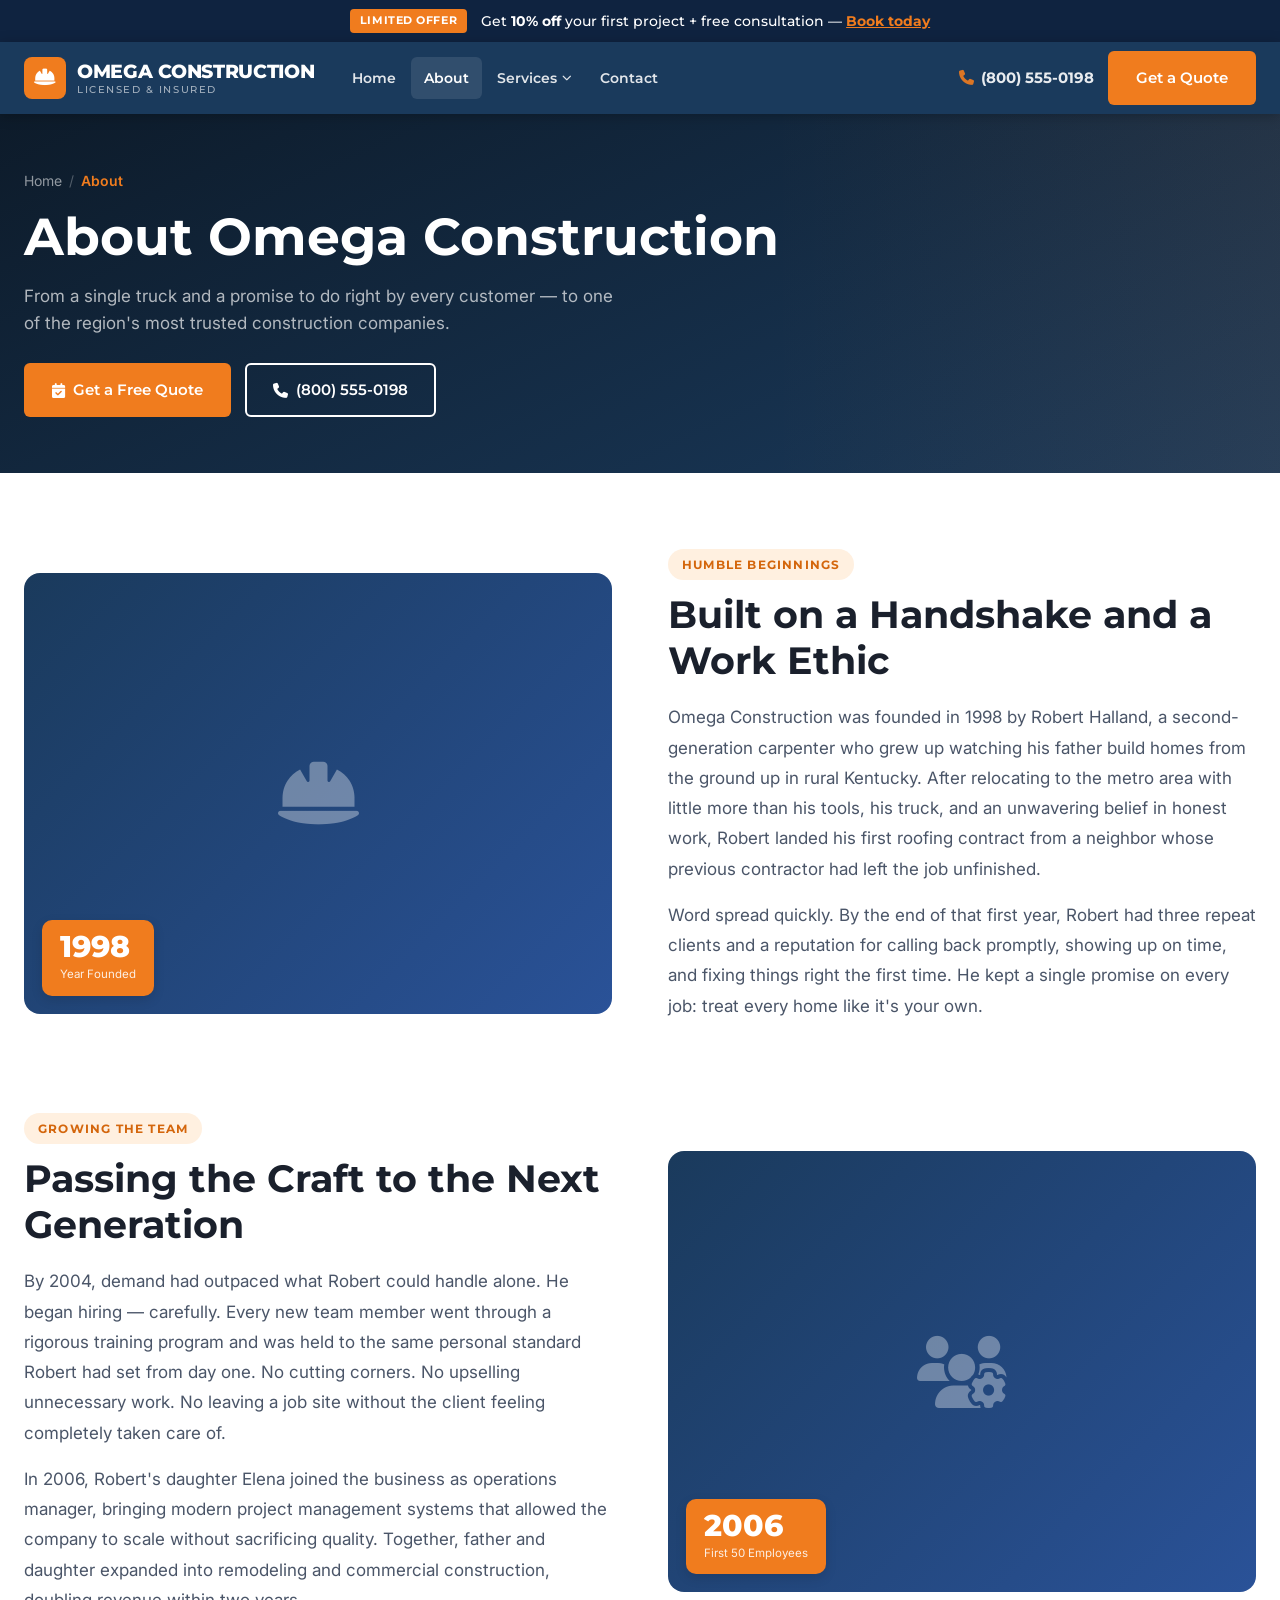
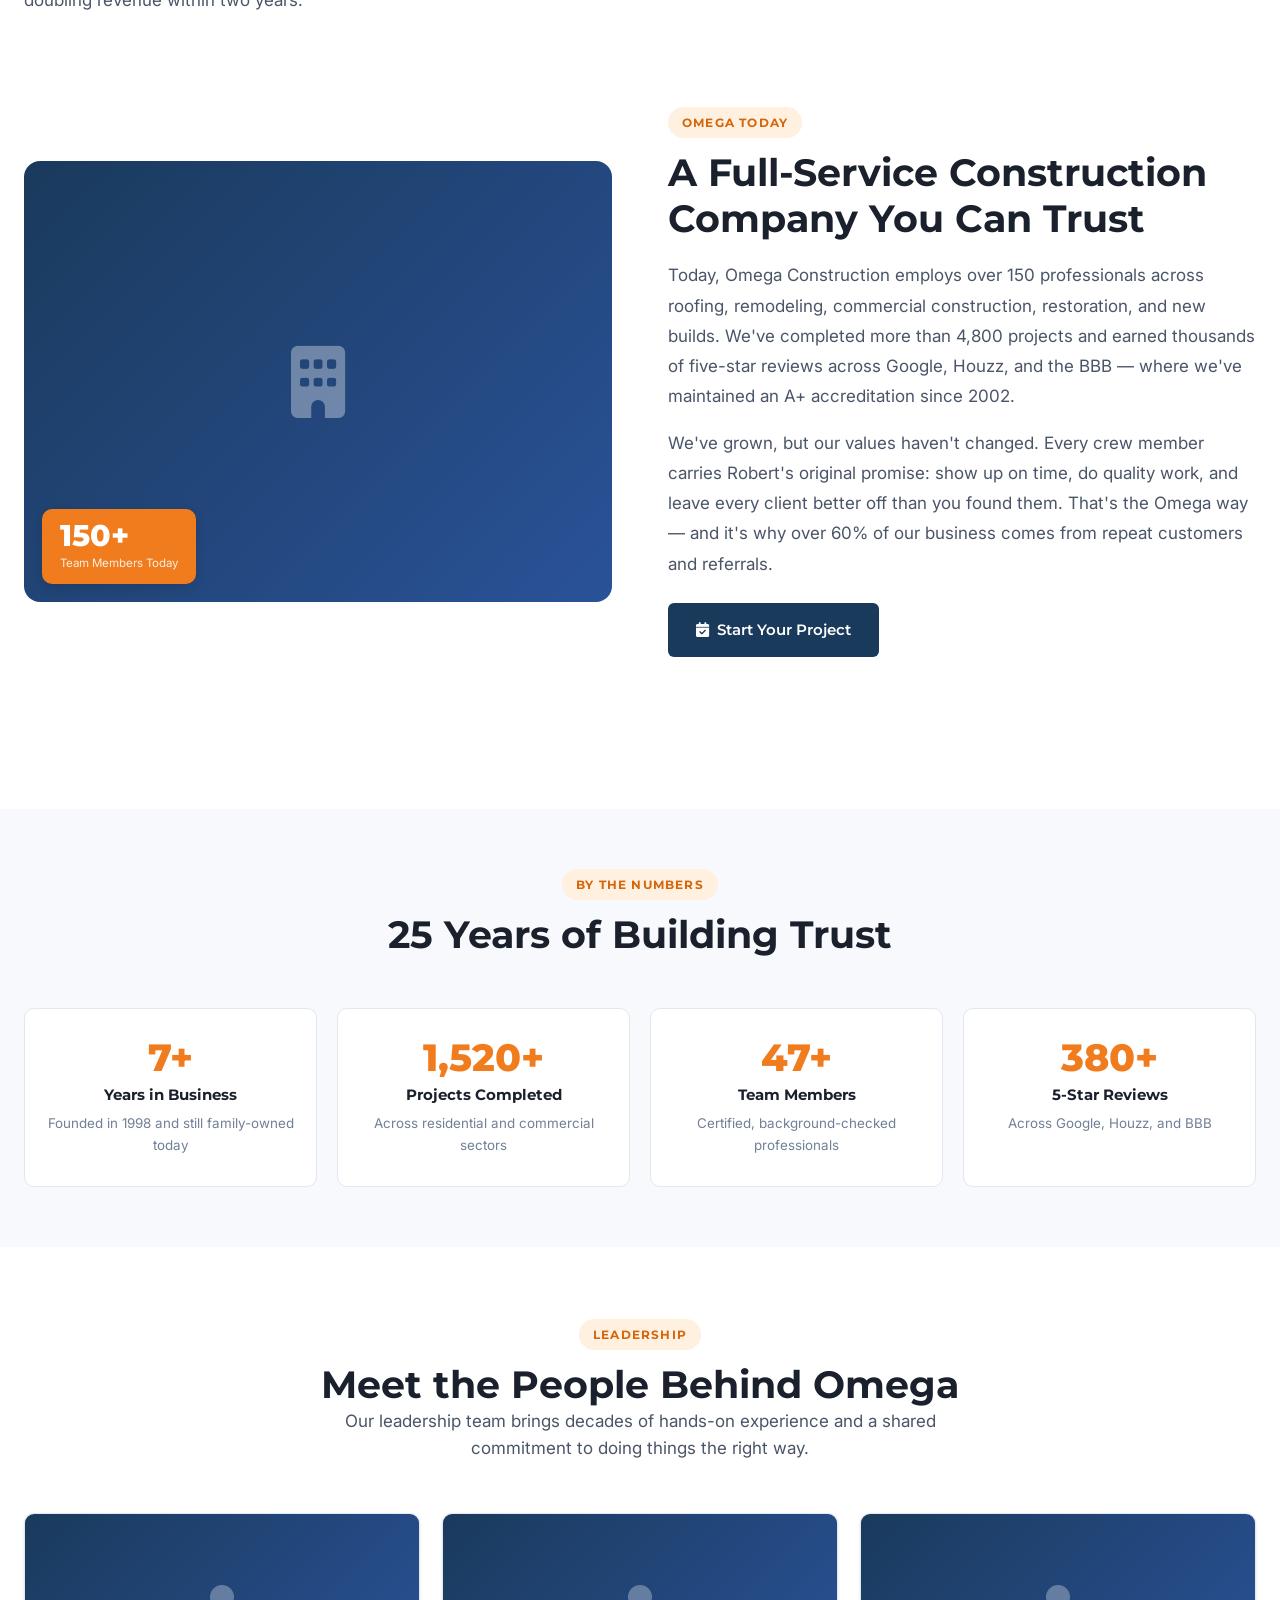
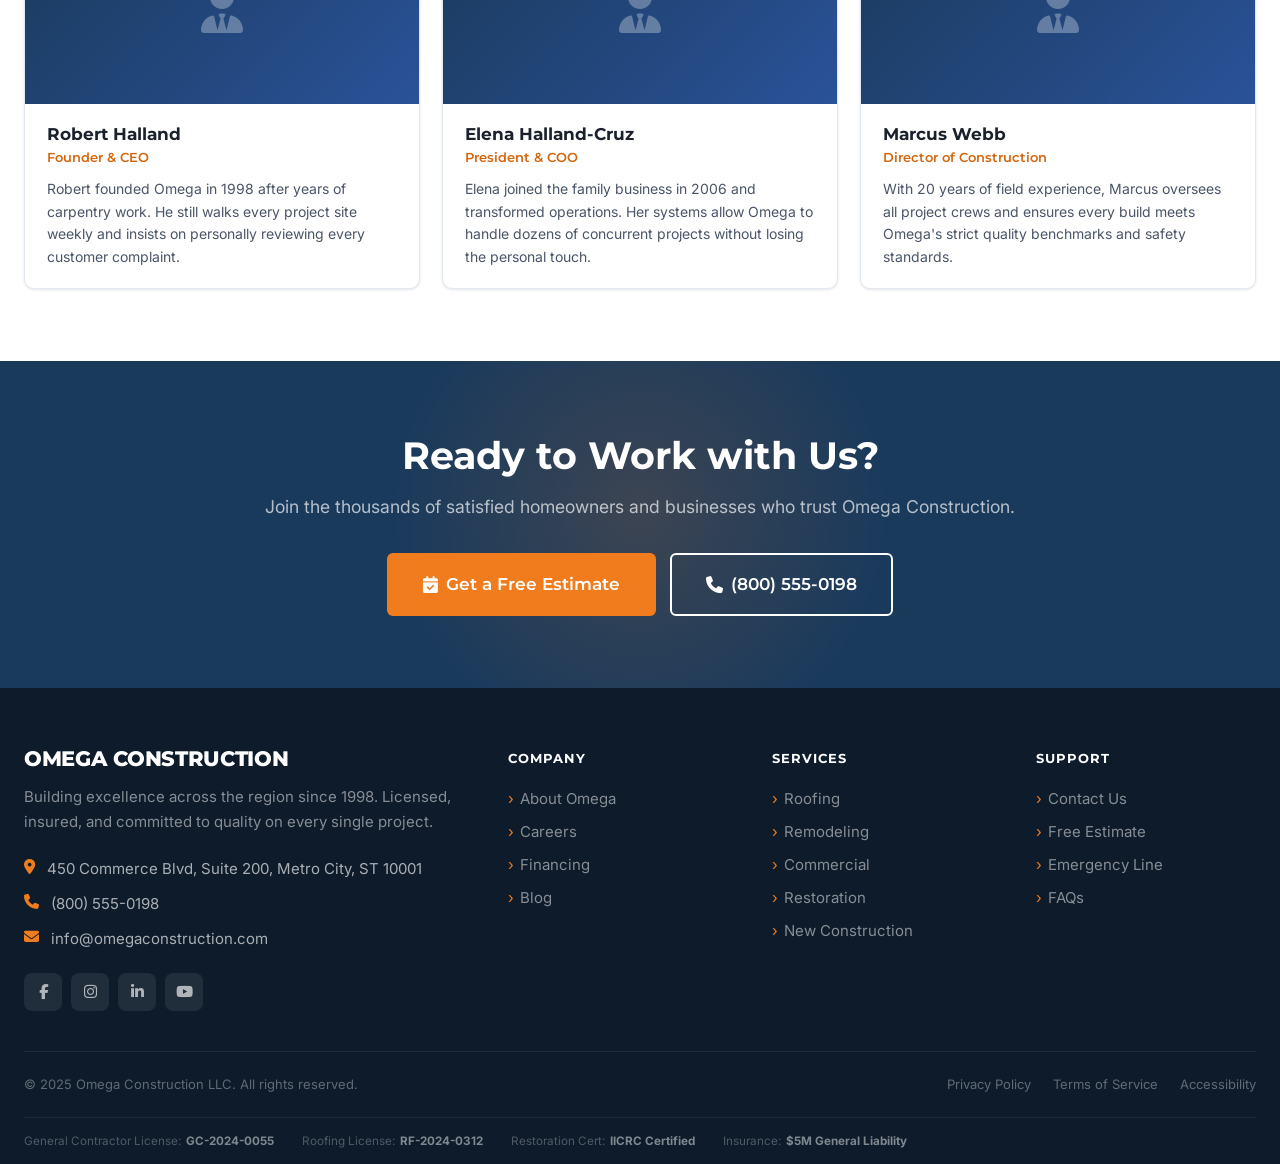
==== commit d3ec636b: "Initial Commit" ====
--- a/about.html
+++ b/about.html
@@ -1,453 +1,299 @@
 <!DOCTYPE html>
 <html lang="en">
 <head>
-  <meta charset="UTF-8" />
-  <meta name="viewport" content="width=device-width, initial-scale=1.0" />
-  <title>About Us | Omega Construction</title>
-
-  <!-- Google Fonts -->
-  <link rel="preconnect" href="https://fonts.googleapis.com" />
-  <link rel="preconnect" href="https://fonts.gstatic.com" crossorigin />
-  <link
-    href="https://fonts.googleapis.com/css2?family=Playfair+Display:wght@400;600;700&family=Inter:wght@300;400;500;600&display=swap"
-    rel="stylesheet"
-  />
-
-  <!-- Tailwind CSS CDN with brand config -->
-  <script>
-    tailwind.config = {
-      theme: {
-        extend: {
-          colors: {
-            navy:  '#1A2E4A',
-            amber: '#C8963E',
-            cream: '#F7F4EF',
-            slate: '#64748B',
-          },
-          fontFamily: {
-            serif:  ['"Playfair Display"', 'Georgia', 'serif'],
-            sans:   ['Inter', 'system-ui', 'sans-serif'],
-          },
-        },
-      },
-    };
-  </script>
-  <script src="https://cdn.tailwindcss.com"></script>
-
-  <!-- Custom CSS -->
-  <link rel="stylesheet" href="./assets/css/custom.css" />
+  <meta charset="UTF-8">
+  <meta name="viewport" content="width=device-width, initial-scale=1.0">
+  <title>About Us — Omega Construction</title>
+  <meta name="description" content="Learn how Omega Construction grew from a one-truck operation in 1998 to one of the region's most trusted construction companies.">
+  <link rel="stylesheet" href="css/style.css">
+  <link rel="stylesheet" href="https://cdnjs.cloudflare.com/ajax/libs/font-awesome/6.5.0/css/all.min.css">
 </head>
-<body class="font-sans text-navy bg-white">
-
-  <!-- ═══════════════════════════════════════════════════════════ NAV ══ -->
-  <nav
-    id="main-nav"
-    class="fixed top-0 left-0 right-0 z-50 transition-colors duration-300 bg-navy"
-  >
-    <div class="max-w-7xl mx-auto px-6">
-      <div class="flex items-center justify-between h-16">
-
-        <!-- Logo -->
-        <a href="./index.html" class="flex items-center gap-2 text-white font-serif font-bold text-xl tracking-wide">
-          <span class="text-amber text-2xl leading-none">Ω</span>
-          <span>OMEGA CONSTRUCTION</span>
+<body>
+
+  <!-- TOP BANNER -->
+  <div class="top-banner">
+    <div class="top-banner-inner">
+      <span class="tag">Limited Offer</span>
+      <span>Get <strong>10% off</strong> your first project + free consultation — <a href="contact.html">Book today</a></span>
+    </div>
+  </div>
+
+  <!-- HEADER -->
+  <header class="site-header">
+    <div class="container">
+      <div class="header-inner">
+        <a href="index.html" class="logo">
+          <div class="logo-icon"><i class="fas fa-helmet-safety"></i></div>
+          <div class="logo-text">OMEGA CONSTRUCTION<span>Licensed &amp; Insured</span></div>
         </a>
-
-        <!-- Desktop Nav Links -->
-        <div class="hidden md:flex items-center gap-8">
-          <a href="./index.html"    class="text-white hover:text-amber transition-colors text-sm uppercase tracking-wider font-medium">Home</a>
-          <a href="./about.html"    class="text-amber border-b-2 border-amber pb-0.5 font-medium text-sm uppercase tracking-wider">About</a>
-          <a href="./services.html" class="text-white hover:text-amber transition-colors text-sm uppercase tracking-wider font-medium">Services</a>
-          <a href="./projects.html" class="text-white hover:text-amber transition-colors text-sm uppercase tracking-wider font-medium">Projects</a>
-          <a href="./contact.html"  class="text-white hover:text-amber transition-colors text-sm uppercase tracking-wider font-medium">Contact</a>
-          <a
-            href="./contact.html"
-            class="ml-2 bg-amber hover:bg-amber/90 text-white text-sm font-semibold uppercase tracking-wider px-5 py-2.5 rounded transition-colors"
-          >Get a Quote</a>
-        </div>
-
-        <!-- Mobile Hamburger -->
-        <button
-          id="nav-toggle"
-          class="md:hidden text-white p-2 focus:outline-none"
-          aria-label="Toggle navigation"
-          aria-expanded="false"
-        >
-          <svg class="w-6 h-6" fill="none" stroke="currentColor" stroke-width="2" viewBox="0 0 24 24">
-            <path stroke-linecap="round" stroke-linejoin="round" d="M4 6h16M4 12h16M4 18h16" />
-          </svg>
-        </button>
-
-      </div>
-    </div>
-
-    <!-- Mobile Menu -->
-    <div id="nav-mobile-menu" class="hidden md:hidden bg-navy border-t border-white/10">
-      <div class="px-6 py-4 flex flex-col gap-4">
-        <a href="./index.html"    class="text-white hover:text-amber transition-colors text-sm uppercase tracking-wider font-medium">Home</a>
-        <a href="./about.html"    class="text-amber font-medium text-sm uppercase tracking-wider">About</a>
-        <a href="./services.html" class="text-white hover:text-amber transition-colors text-sm uppercase tracking-wider font-medium">Services</a>
-        <a href="./projects.html" class="text-white hover:text-amber transition-colors text-sm uppercase tracking-wider font-medium">Projects</a>
-        <a href="./contact.html"  class="text-white hover:text-amber transition-colors text-sm uppercase tracking-wider font-medium">Contact</a>
-        <a
-          href="./contact.html"
-          class="bg-amber hover:bg-amber/90 text-white text-sm font-semibold uppercase tracking-wider px-5 py-2.5 rounded text-center transition-colors"
-        >Get a Quote</a>
-      </div>
-    </div>
-  </nav>
-  <!-- ══════════════════════════════════════════════════ END NAV ══════ -->
-
-
-  <!-- ══════════════════════════════════════════════════ MAIN ═════════ -->
-  <main>
-
-    <!-- ═══════════════════════════════════════════════════ HERO ═══════ -->
-    <section class="relative flex flex-col items-center justify-center text-center overflow-hidden" style="min-height: 50vh;">
-
-      <!-- Background Image -->
-      <img
-        src="https://placehold.co/1920x1080/1A2E4A/C8963E?text=About+Omega+Construction"
-        alt=""
-        aria-hidden="true"
-        class="absolute inset-0 w-full h-full object-cover"
-      />
-
-      <!-- Navy overlay at 60% -->
-      <div class="hero-overlay"></div>
-
-      <!-- Hero Content -->
-      <div class="relative z-10 max-w-4xl mx-auto px-6 py-20 pt-32">
-        <!-- Breadcrumb -->
-        <nav aria-label="Breadcrumb" class="mb-4">
-          <ol class="flex items-center justify-center gap-2 text-white/60 text-sm">
-            <li><a href="./index.html" class="hover:text-amber transition-colors">Home</a></li>
-            <li aria-hidden="true">
-              <svg class="w-4 h-4" fill="none" stroke="currentColor" stroke-width="2" viewBox="0 0 24 24">
-                <path stroke-linecap="round" stroke-linejoin="round" d="M9 5l7 7-7 7" />
-              </svg>
+        <nav class="main-nav">
+          <ul>
+            <li><a href="index.html">Home</a></li>
+            <li class="active"><a href="about.html">About</a></li>
+            <li>
+              <a href="#">Services <i class="fas fa-chevron-down chevron"></i></a>
+              <ul class="dropdown">
+                <li><a href="roofing.html"><span class="dd-icon"><i class="fas fa-house-chimney"></i></span>Roofing</a></li>
+                <li><a href="remodeling.html"><span class="dd-icon"><i class="fas fa-paint-roller"></i></span>Remodeling</a></li>
+                <li><a href="commercial.html"><span class="dd-icon"><i class="fas fa-building"></i></span>Commercial</a></li>
+                <li><a href="restoration.html"><span class="dd-icon"><i class="fas fa-wrench"></i></span>Restoration</a></li>
+                <li><a href="new-construction.html"><span class="dd-icon"><i class="fas fa-hard-hat"></i></span>New Construction</a></li>
+              </ul>
             </li>
-            <li class="text-amber font-medium">About</li>
-          </ol>
+            <li><a href="contact.html">Contact</a></li>
+          </ul>
         </nav>
-        <h1 class="font-serif text-5xl md:text-6xl font-bold text-white leading-tight">
-          Who We Are
-        </h1>
-      </div>
-    </section>
-    <!-- ════════════════════════════════════════════════ END HERO ══════ -->
-
-
-    <!-- ═════════════════════════════════ COMPANY STORY ══════════════ -->
-    <section class="py-20 bg-white">
-      <div class="max-w-7xl mx-auto px-6">
-        <div class="grid grid-cols-1 md:grid-cols-2 gap-12 md:gap-16 items-center">
-
-          <!-- Text (left on desktop) -->
+        <div class="header-cta">
+          <a href="tel:18005550198" class="phone-link"><i class="fas fa-phone"></i>(800) 555-0198</a>
+          <a href="contact.html" class="btn btn-accent">Get a Quote</a>
+        </div>
+        <button class="hamburger" id="hamburger" aria-label="Toggle menu"><span></span><span></span><span></span></button>
+      </div>
+    </div>
+    <div class="mobile-menu" id="mobile-menu">
+      <ul>
+        <li><a href="index.html">Home</a></li>
+        <li><a href="about.html">About</a></li>
+        <li>
+          <div class="mobile-sub-trigger">Services <i class="fas fa-chevron-down"></i></div>
+          <ul class="mobile-sub">
+            <li><a href="roofing.html">Roofing</a></li>
+            <li><a href="remodeling.html">Remodeling</a></li>
+            <li><a href="commercial.html">Commercial</a></li>
+            <li><a href="restoration.html">Restoration</a></li>
+            <li><a href="new-construction.html">New Construction</a></li>
+          </ul>
+        </li>
+        <li><a href="contact.html">Contact</a></li>
+        <li><a href="tel:18005550198"><i class="fas fa-phone" style="margin-right:8px;color:#f07c1e"></i>(800) 555-0198</a></li>
+      </ul>
+    </div>
+  </header>
+
+  <!-- PAGE HERO -->
+  <section class="page-hero">
+    <div class="container">
+      <div class="page-hero-inner">
+        <div class="breadcrumb">
+          <a href="index.html">Home</a>
+          <span class="sep">/</span>
+          <span class="cur">About</span>
+        </div>
+        <h1>About Omega Construction</h1>
+        <p>From a single truck and a promise to do right by every customer — to one of the region's most trusted construction companies.</p>
+        <div class="page-hero-actions">
+          <a href="contact.html" class="btn btn-accent"><i class="fas fa-calendar-check"></i>Get a Free Quote</a>
+          <a href="tel:18005550198" class="btn btn-outline"><i class="fas fa-phone"></i>(800) 555-0198</a>
+        </div>
+      </div>
+    </div>
+  </section>
+
+  <!-- STORY SECTION -->
+  <section class="about-content">
+    <div class="container">
+
+      <!-- Chapter 1 -->
+      <div class="story-grid anim">
+        <div class="story-vis">
+          <i class="fas fa-hard-hat"></i>
+          <div class="story-vis-stat">
+            <div class="big">1998</div>
+            <div class="small">Year Founded</div>
+          </div>
+        </div>
+        <div class="story-text">
+          <div class="section-label">Humble Beginnings</div>
+          <h2>Built on a Handshake and a Work Ethic</h2>
+          <p>Omega Construction was founded in 1998 by Robert Halland, a second-generation carpenter who grew up watching his father build homes from the ground up in rural Kentucky. After relocating to the metro area with little more than his tools, his truck, and an unwavering belief in honest work, Robert landed his first roofing contract from a neighbor whose previous contractor had left the job unfinished.</p>
+          <p>Word spread quickly. By the end of that first year, Robert had three repeat clients and a reputation for calling back promptly, showing up on time, and fixing things right the first time. He kept a single promise on every job: treat every home like it's your own.</p>
+        </div>
+      </div>
+
+      <!-- Chapter 2 -->
+      <div class="story-grid rev anim">
+        <div class="story-vis">
+          <i class="fas fa-users-gear"></i>
+          <div class="story-vis-stat">
+            <div class="big">2006</div>
+            <div class="small">First 50 Employees</div>
+          </div>
+        </div>
+        <div class="story-text">
+          <div class="section-label">Growing the Team</div>
+          <h2>Passing the Craft to the Next Generation</h2>
+          <p>By 2004, demand had outpaced what Robert could handle alone. He began hiring — carefully. Every new team member went through a rigorous training program and was held to the same personal standard Robert had set from day one. No cutting corners. No upselling unnecessary work. No leaving a job site without the client feeling completely taken care of.</p>
+          <p>In 2006, Robert's daughter Elena joined the business as operations manager, bringing modern project management systems that allowed the company to scale without sacrificing quality. Together, father and daughter expanded into remodeling and commercial construction, doubling revenue within two years.</p>
+        </div>
+      </div>
+
+      <!-- Chapter 3 -->
+      <div class="story-grid anim">
+        <div class="story-vis">
+          <i class="fas fa-building"></i>
+          <div class="story-vis-stat">
+            <div class="big">150+</div>
+            <div class="small">Team Members Today</div>
+          </div>
+        </div>
+        <div class="story-text">
+          <div class="section-label">Omega Today</div>
+          <h2>A Full-Service Construction Company You Can Trust</h2>
+          <p>Today, Omega Construction employs over 150 professionals across roofing, remodeling, commercial construction, restoration, and new builds. We've completed more than 4,800 projects and earned thousands of five-star reviews across Google, Houzz, and the BBB — where we've maintained an A+ accreditation since 2002.</p>
+          <p>We've grown, but our values haven't changed. Every crew member carries Robert's original promise: show up on time, do quality work, and leave every client better off than you found them. That's the Omega way — and it's why over 60% of our business comes from repeat customers and referrals.</p>
+          <a href="contact.html" class="btn btn-primary" style="margin-top:8px"><i class="fas fa-calendar-check"></i>Start Your Project</a>
+        </div>
+      </div>
+
+    </div>
+  </section>
+
+  <!-- MILESTONES -->
+  <section class="milestones">
+    <div class="container">
+      <div class="section-header anim">
+        <div class="section-label">By the Numbers</div>
+        <h2>25 Years of Building Trust</h2>
+      </div>
+      <div class="milestones-grid">
+        <div class="milestone-card anim d1">
+          <div class="milestone-num"><span class="counter" data-target="25" data-suffix="+">0+</span></div>
+          <div class="milestone-lbl">Years in Business</div>
+          <div class="milestone-desc">Founded in 1998 and still family-owned today</div>
+        </div>
+        <div class="milestone-card anim d2">
+          <div class="milestone-num"><span class="counter" data-target="4800" data-suffix="+">0+</span></div>
+          <div class="milestone-lbl">Projects Completed</div>
+          <div class="milestone-desc">Across residential and commercial sectors</div>
+        </div>
+        <div class="milestone-card anim d3">
+          <div class="milestone-num"><span class="counter" data-target="150" data-suffix="+">0+</span></div>
+          <div class="milestone-lbl">Team Members</div>
+          <div class="milestone-desc">Certified, background-checked professionals</div>
+        </div>
+        <div class="milestone-card anim d4">
+          <div class="milestone-num"><span class="counter" data-target="1200" data-suffix="+">0+</span></div>
+          <div class="milestone-lbl">5-Star Reviews</div>
+          <div class="milestone-desc">Across Google, Houzz, and BBB</div>
+        </div>
+      </div>
+    </div>
+  </section>
+
+  <!-- TEAM SECTION -->
+  <section class="team-section">
+    <div class="container">
+      <div class="section-header anim">
+        <div class="section-label">Leadership</div>
+        <h2>Meet the People Behind Omega</h2>
+        <p class="section-sub">Our leadership team brings decades of hands-on experience and a shared commitment to doing things the right way.</p>
+      </div>
+      <div class="team-grid">
+        <div class="team-card anim d1">
+          <div class="team-photo"><i class="fas fa-user-tie"></i></div>
+          <div class="team-info">
+            <h3>Robert Halland</h3>
+            <div class="role">Founder &amp; CEO</div>
+            <p>Robert founded Omega in 1998 after years of carpentry work. He still walks every project site weekly and insists on personally reviewing every customer complaint.</p>
+          </div>
+        </div>
+        <div class="team-card anim d2">
+          <div class="team-photo"><i class="fas fa-user-tie"></i></div>
+          <div class="team-info">
+            <h3>Elena Halland-Cruz</h3>
+            <div class="role">President &amp; COO</div>
+            <p>Elena joined the family business in 2006 and transformed operations. Her systems allow Omega to handle dozens of concurrent projects without losing the personal touch.</p>
+          </div>
+        </div>
+        <div class="team-card anim d3">
+          <div class="team-photo"><i class="fas fa-user-tie"></i></div>
+          <div class="team-info">
+            <h3>Marcus Webb</h3>
+            <div class="role">Director of Construction</div>
+            <p>With 20 years of field experience, Marcus oversees all project crews and ensures every build meets Omega's strict quality benchmarks and safety standards.</p>
+          </div>
+        </div>
+      </div>
+    </div>
+  </section>
+
+  <!-- CTA BAND -->
+  <section class="cta-band">
+    <div class="container">
+      <h2 class="anim">Ready to Work with Us?</h2>
+      <p class="anim d1">Join the thousands of satisfied homeowners and businesses who trust Omega Construction.</p>
+      <div class="cta-actions anim d2">
+        <a href="contact.html" class="btn btn-accent btn-lg"><i class="fas fa-calendar-check"></i>Get a Free Estimate</a>
+        <a href="tel:18005550198" class="btn btn-outline btn-lg"><i class="fas fa-phone"></i>(800) 555-0198</a>
+      </div>
+    </div>
+  </section>
+
+  <!-- FOOTER -->
+  <footer class="site-footer">
+    <div class="container">
+      <div class="footer-top">
+        <div class="footer-grid">
+          <div class="footer-brand">
+            <div class="logo-text">OMEGA CONSTRUCTION</div>
+            <p class="footer-tagline">Building excellence across the region since 1998. Licensed, insured, and committed to quality on every single project.</p>
+            <div class="f-contact-item"><i class="fas fa-map-marker-alt"></i>450 Commerce Blvd, Suite 200, Metro City, ST 10001</div>
+            <div class="f-contact-item"><i class="fas fa-phone"></i>(800) 555-0198</div>
+            <div class="f-contact-item"><i class="fas fa-envelope"></i>info@omegaconstruction.com</div>
+            <div class="social-row">
+              <a href="#" class="soc-link" aria-label="Facebook"><i class="fab fa-facebook-f"></i></a>
+              <a href="#" class="soc-link" aria-label="Instagram"><i class="fab fa-instagram"></i></a>
+              <a href="#" class="soc-link" aria-label="LinkedIn"><i class="fab fa-linkedin-in"></i></a>
+              <a href="#" class="soc-link" aria-label="YouTube"><i class="fab fa-youtube"></i></a>
+            </div>
+          </div>
           <div>
-            <p class="text-amber font-semibold text-sm uppercase tracking-widest mb-3">Our Story</p>
-            <h2 class="font-serif text-4xl md:text-5xl font-bold text-navy mb-6 leading-tight">
-              Built on Integrity,<br />Driven by Craft
-            </h2>
-            <p class="text-slate leading-relaxed mb-5">
-              We started Omega Construction over two decades ago with a single guiding belief: that good work speaks for itself. What began as a small residential crew in Northern Virginia has grown into a full-service general contracting firm handling everything from custom home builds to large-scale commercial renovations — and we're still guided by those same founding values every day.
-            </p>
-            <p class="text-slate leading-relaxed mb-5">
-              Over the years we've had the privilege of working on hundreds of projects across Virginia, and each one has reinforced something we already knew — our clients aren't just hiring a contractor, they're trusting us with their homes, their businesses, and their livelihoods. That's a responsibility we take seriously, and it shows in how we plan, communicate, and execute on every job we take.
-            </p>
-            <p class="text-slate leading-relaxed">
-              We're proud of where we've been, and we're excited about where we're headed. Whether you're building your dream home from the ground up or giving an existing space a second life, we'd love the opportunity to bring that vision to life alongside you.
-            </p>
-          </div>
-
-          <!-- Image (right on desktop, bottom on mobile) -->
-          <div class="rounded-lg overflow-hidden shadow-lg">
-            <img
-              src="https://placehold.co/800x600/C8963E/1A2E4A?text=Our+Story"
-              alt="Omega Construction team and history"
-              class="w-full h-full object-cover"
-            />
-          </div>
-
-        </div>
-      </div>
-    </section>
-    <!-- ════════════════════════════════════ END COMPANY STORY ═════════ -->
-
-
-    <!-- ═══════════════════════════════════ CORE VALUES ══════════════ -->
-    <section class="py-20 bg-cream">
-      <div class="max-w-7xl mx-auto px-6">
-
-        <!-- Section header -->
-        <div class="text-center mb-14">
-          <p class="text-amber font-semibold text-sm uppercase tracking-widest mb-3">What Guides Us</p>
-          <h2 class="font-serif text-4xl md:text-5xl font-bold text-navy">Our Core Values</h2>
-        </div>
-
-        <!-- 4-card grid: 4 cols desktop, 2x2 on mobile -->
-        <div class="grid grid-cols-2 md:grid-cols-4 gap-6 md:gap-8">
-
-          <!-- Integrity -->
-          <div class="bg-white rounded-lg p-8 text-center shadow-sm">
-            <div class="text-amber mb-5 flex justify-center">
-              <svg class="w-12 h-12" fill="none" stroke="currentColor" stroke-width="1.5" viewBox="0 0 24 24">
-                <path stroke-linecap="round" stroke-linejoin="round" d="M9 12.75L11.25 15 15 9.75m-3-7.036A11.959 11.959 0 013.598 6 11.99 11.99 0 003 9.749c0 5.592 3.824 10.29 9 11.623 5.176-1.332 9-6.03 9-11.622 0-1.31-.21-2.571-.598-3.751h-.152c-3.196 0-6.1-1.248-8.25-3.285z" />
-              </svg>
-            </div>
-            <h3 class="font-serif text-xl font-bold text-navy mb-3">Integrity</h3>
-            <p class="text-slate text-sm leading-relaxed">We do what we say and say what we mean — every promise we make is a commitment we keep.</p>
-          </div>
-
-          <!-- Quality -->
-          <div class="bg-white rounded-lg p-8 text-center shadow-sm">
-            <div class="text-amber mb-5 flex justify-center">
-              <svg class="w-12 h-12" fill="none" stroke="currentColor" stroke-width="1.5" viewBox="0 0 24 24">
-                <path stroke-linecap="round" stroke-linejoin="round" d="M11.48 3.499a.562.562 0 011.04 0l2.125 5.111a.563.563 0 00.475.345l5.518.442c.499.04.701.663.321.988l-4.204 3.602a.563.563 0 00-.182.557l1.285 5.385a.562.562 0 01-.84.61l-4.725-2.885a.563.563 0 00-.586 0L6.982 20.54a.562.562 0 01-.84-.61l1.285-5.386a.562.562 0 00-.182-.557l-4.204-3.602a.563.563 0 01.321-.988l5.518-.442a.563.563 0 00.475-.345L11.48 3.5z" />
-              </svg>
-            </div>
-            <h3 class="font-serif text-xl font-bold text-navy mb-3">Quality</h3>
-            <p class="text-slate text-sm leading-relaxed">We never cut corners — every material, trade, and finish is held to the same exacting standard we'd demand in our own homes.</p>
-          </div>
-
-          <!-- Communication -->
-          <div class="bg-white rounded-lg p-8 text-center shadow-sm">
-            <div class="text-amber mb-5 flex justify-center">
-              <svg class="w-12 h-12" fill="none" stroke="currentColor" stroke-width="1.5" viewBox="0 0 24 24">
-                <path stroke-linecap="round" stroke-linejoin="round" d="M8.625 12a.375.375 0 11-.75 0 .375.375 0 01.75 0zm0 0H8.25m4.125 0a.375.375 0 11-.75 0 .375.375 0 01.75 0zm0 0H12m4.125 0a.375.375 0 11-.75 0 .375.375 0 01.75 0zm0 0h-.375M21 12c0 4.556-4.03 8.25-9 8.25a9.764 9.764 0 01-2.555-.337A5.972 5.972 0 015.41 20.97a5.969 5.969 0 01-.474-.065 4.48 4.48 0 00.978-2.025c.09-.457-.133-.901-.467-1.226C3.93 16.178 3 14.189 3 12c0-4.556 4.03-8.25 9-8.25s9 3.694 9 8.25z" />
-              </svg>
-            </div>
-            <h3 class="font-serif text-xl font-bold text-navy mb-3">Communication</h3>
-            <p class="text-slate text-sm leading-relaxed">You'll always know what's happening on your project — we proactively share updates so there are never any surprises.</p>
-          </div>
-
-          <!-- Safety -->
-          <div class="bg-white rounded-lg p-8 text-center shadow-sm">
-            <div class="text-amber mb-5 flex justify-center">
-              <svg class="w-12 h-12" fill="none" stroke="currentColor" stroke-width="1.5" viewBox="0 0 24 24">
-                <path stroke-linecap="round" stroke-linejoin="round" d="M12 9v3.75m-9.303 3.376c-.866 1.5.217 3.374 1.948 3.374h14.71c1.73 0 2.813-1.874 1.948-3.374L13.949 3.378c-.866-1.5-3.032-1.5-3.898 0L2.697 16.126zM12 15.75h.007v.008H12v-.008z" />
-              </svg>
-            </div>
-            <h3 class="font-serif text-xl font-bold text-navy mb-3">Safety</h3>
-            <p class="text-slate text-sm leading-relaxed">Every crew member goes home safe every day — rigorous safety protocols protect our team, your property, and everyone around us.</p>
-          </div>
-
-        </div>
-      </div>
-    </section>
-    <!-- ════════════════════════════════════ END CORE VALUES ═══════════ -->
-
-
-    <!-- ═══════════════════════════════════ MEET THE TEAM ════════════ -->
-    <section class="py-20 bg-white">
-      <div class="max-w-7xl mx-auto px-6">
-
-        <!-- Section header -->
-        <div class="text-center mb-14">
-          <p class="text-amber font-semibold text-sm uppercase tracking-widest mb-3">The People Behind the Work</p>
-          <h2 class="font-serif text-4xl md:text-5xl font-bold text-navy">Meet the Team</h2>
-        </div>
-
-        <!-- 3-person grid -->
-        <div class="grid grid-cols-1 md:grid-cols-3 gap-10">
-
-          <!-- Team Member 1 — Founder & Principal -->
-          <div class="text-center">
-            <div class="rounded-full overflow-hidden w-48 h-48 mx-auto mb-6 shadow-md">
-              <img
-                src="https://placehold.co/600x600/1A2E4A/F7F4EF?text=RC"
-                alt="Robert Calloway — Founder &amp; Principal"
-                class="w-full h-full object-cover"
-              />
-            </div>
-            <h3 class="font-serif text-2xl font-bold text-navy mb-1">Robert Calloway</h3>
-            <p class="text-amber font-semibold text-sm uppercase tracking-wider mb-4">Founder &amp; Principal</p>
-            <p class="text-slate leading-relaxed text-sm">
-              Robert founded Omega Construction in 1999 after fifteen years learning the trade from the ground up across Northern Virginia. He oversees every project personally, ensuring that Omega's standards of quality and integrity are upheld from the first consultation to the final walkthrough.
-            </p>
-          </div>
-
-          <!-- Team Member 2 — Project Manager -->
-          <div class="text-center">
-            <div class="rounded-full overflow-hidden w-48 h-48 mx-auto mb-6 shadow-md">
-              <img
-                src="https://placehold.co/600x600/C8963E/1A2E4A?text=MT"
-                alt="Maria Torres — Project Manager"
-                class="w-full h-full object-cover"
-              />
-            </div>
-            <h3 class="font-serif text-2xl font-bold text-navy mb-1">Maria Torres</h3>
-            <p class="text-amber font-semibold text-sm uppercase tracking-wider mb-4">Project Manager</p>
-            <p class="text-slate leading-relaxed text-sm">
-              Maria brings over a decade of project management experience to every Omega build, keeping timelines on track and clients informed every step of the way. Her background in architecture and construction management means she speaks the language of both builders and clients fluently.
-            </p>
-          </div>
-
-          <!-- Team Member 3 — Site Superintendent -->
-          <div class="text-center">
-            <div class="rounded-full overflow-hidden w-48 h-48 mx-auto mb-6 shadow-md">
-              <img
-                src="https://placehold.co/600x600/64748B/F7F4EF?text=DH"
-                alt="Derek Harris — Site Superintendent"
-                class="w-full h-full object-cover"
-              />
-            </div>
-            <h3 class="font-serif text-2xl font-bold text-navy mb-1">Derek Harris</h3>
-            <p class="text-amber font-semibold text-sm uppercase tracking-wider mb-4">Site Superintendent</p>
-            <p class="text-slate leading-relaxed text-sm">
-              Derek has been managing jobsites for Omega since 2008, bringing an unwavering eye for detail and a reputation for running the cleanest, most organized sites in the business. Subcontractors and crew members alike describe him as the kind of superintendent who raises everyone's game just by showing up.
-            </p>
-          </div>
-
-        </div>
-      </div>
-    </section>
-    <!-- ════════════════════════════════════ END MEET THE TEAM ═════════ -->
-
-
-    <!-- ════════════════════════════════ CERTIFICATIONS STRIP ════════ -->
-    <section class="py-16 bg-cream">
-      <div class="max-w-7xl mx-auto px-6">
-
-        <!-- Section header -->
-        <div class="text-center mb-12">
-          <p class="text-amber font-semibold text-sm uppercase tracking-widest mb-3">Credentials &amp; Affiliations</p>
-          <h2 class="font-serif text-3xl md:text-4xl font-bold text-navy">Licensed, Certified &amp; Accredited</h2>
-        </div>
-
-        <!-- 4-block horizontal row: 4 cols on desktop, 2x2 on tablet/mobile -->
-        <div class="grid grid-cols-2 md:grid-cols-4 gap-6">
-
-          <!-- Virginia Class A -->
-          <div class="bg-white rounded-lg p-8 text-center shadow-sm flex flex-col items-center">
-            <div class="text-amber mb-4">
-              <svg class="w-12 h-12" fill="none" stroke="currentColor" stroke-width="1.5" viewBox="0 0 24 24">
-                <path stroke-linecap="round" stroke-linejoin="round" d="M2.25 21h19.5m-18-18v18m2.25-18v18m13.5-18v18m2.25-18v18M6.75 6.75h.75m-.75 3h.75m-.75 3h.75m3-6h.75m-.75 3h.75m-.75 3h.75M6.75 21v-3.375c0-.621.504-1.125 1.125-1.125h2.25c.621 0 1.125.504 1.125 1.125V21M3 3h12m-.75 4.5H21m-3.75 3.75h.008v.008h-.008v-.008zm0 3h.008v.008h-.008v-.008zm0 3h.008v.008h-.008v-.008z" />
-              </svg>
-            </div>
-            <h3 class="font-serif font-bold text-navy text-base leading-snug">Virginia Class A<br />Contractor License</h3>
-          </div>
-
-          <!-- OSHA 30 -->
-          <div class="bg-white rounded-lg p-8 text-center shadow-sm flex flex-col items-center">
-            <div class="text-amber mb-4">
-              <svg class="w-12 h-12" fill="none" stroke="currentColor" stroke-width="1.5" viewBox="0 0 24 24">
-                <path stroke-linecap="round" stroke-linejoin="round" d="M12 9v3.75m-9.303 3.376c-.866 1.5.217 3.374 1.948 3.374h14.71c1.73 0 2.813-1.874 1.948-3.374L13.949 3.378c-.866-1.5-3.032-1.5-3.898 0L2.697 16.126zM12 15.75h.007v.008H12v-.008z" />
-              </svg>
-            </div>
-            <h3 class="font-serif font-bold text-navy text-base leading-snug">OSHA 30<br />Certified</h3>
-          </div>
-
-          <!-- NAHB Member -->
-          <div class="bg-white rounded-lg p-8 text-center shadow-sm flex flex-col items-center">
-            <div class="text-amber mb-4">
-              <svg class="w-12 h-12" fill="none" stroke="currentColor" stroke-width="1.5" viewBox="0 0 24 24">
-                <path stroke-linecap="round" stroke-linejoin="round" d="M18 18.72a9.094 9.094 0 003.741-.479 3 3 0 00-4.682-2.72m.94 3.198l.001.031c0 .225-.012.447-.037.666A11.944 11.944 0 0112 21c-2.17 0-4.207-.576-5.963-1.584A6.062 6.062 0 016 18.719m12 0a5.971 5.971 0 00-.941-3.197m0 0A5.995 5.995 0 0012 12.75a5.995 5.995 0 00-5.058 2.772m0 0a3 3 0 00-4.681 2.72 8.986 8.986 0 003.74.477m.94-3.197a5.971 5.971 0 00-.94 3.197M15 6.75a3 3 0 11-6 0 3 3 0 016 0zm6 3a2.25 2.25 0 11-4.5 0 2.25 2.25 0 014.5 0zm-13.5 0a2.25 2.25 0 11-4.5 0 2.25 2.25 0 014.5 0z" />
-              </svg>
-            </div>
-            <h3 class="font-serif font-bold text-navy text-base leading-snug">NAHB<br />Member</h3>
-          </div>
-
-          <!-- BBB Accredited -->
-          <div class="bg-white rounded-lg p-8 text-center shadow-sm flex flex-col items-center">
-            <div class="text-amber mb-4">
-              <svg class="w-12 h-12" fill="none" stroke="currentColor" stroke-width="1.5" viewBox="0 0 24 24">
-                <path stroke-linecap="round" stroke-linejoin="round" d="M16.5 18.75h-9m9 0a3 3 0 013 3h-15a3 3 0 013-3m9 0v-3.375c0-.621-.503-1.125-1.125-1.125h-.871M7.5 18.75v-3.375c0-.621.504-1.125 1.125-1.125h.872m5.007 0H9.497m5.007 0a7.454 7.454 0 01-.982-3.172M9.497 14.25a7.454 7.454 0 00.981-3.172M5.25 4.236c-.982.143-1.954.317-2.916.52A6.003 6.003 0 007.73 9.728M5.25 4.236V4.5c0 2.108.966 3.99 2.48 5.228M5.25 4.236V2.721C7.456 2.41 9.71 2.25 12 2.25c2.291 0 4.545.16 6.75.47v1.516M7.73 9.728a6.726 6.726 0 002.748 1.35m8.272-6.842V4.5c0 2.108-.966 3.99-2.48 5.228m2.48-5.492a46.32 46.32 0 012.916.52 6.003 6.003 0 01-5.395 4.972m0 0a6.726 6.726 0 01-2.749 1.35m0 0a6.772 6.772 0 01-3.044 0" />
-              </svg>
-            </div>
-            <h3 class="font-serif font-bold text-navy text-base leading-snug">BBB<br />Accredited</h3>
-          </div>
-
-        </div>
-      </div>
-    </section>
-    <!-- ══════════════════════════════ END CERTIFICATIONS STRIP ═══════ -->
-
-
-    <!-- ═══════════════════════════════════ CTA BANNER ═══════════════════ -->
-    <section class="bg-navy py-20">
-      <div class="max-w-3xl mx-auto px-6 text-center">
-        <h2 class="font-serif text-4xl md:text-5xl font-bold text-amber mb-6 leading-tight">
-          Ready to Start Your Project?
-        </h2>
-        <p class="text-white/80 text-lg leading-relaxed mb-10">
-          Whether you're planning a custom home, a commercial build, or a full renovation, our team is ready to bring your vision to life. Reach out today for a no-obligation consultation.
-        </p>
-        <div class="flex flex-col sm:flex-row items-center justify-center gap-4">
-          <a
-            href="tel:+17035550192"
-            class="bg-amber hover:bg-amber/90 text-white font-semibold uppercase tracking-wider text-sm px-8 py-3.5 rounded transition-colors w-full sm:w-auto"
-          >Call (703) 555-0192</a>
-          <a
-            href="./contact.html"
-            class="border-2 border-white text-white hover:bg-white hover:text-navy font-semibold uppercase tracking-wider text-sm px-8 py-3.5 rounded transition-colors w-full sm:w-auto"
-          >Send Us a Message</a>
-        </div>
-      </div>
-    </section>
-    <!-- ════════════════════════════════════ END CTA BANNER ══════════════ -->
-
-  </main>
-  <!-- ══════════════════════════════════════════════════════════════════ -->
-
-
-  <!-- ════════════════════════════════════════════════════ FOOTER ═════ -->
-  <footer class="bg-navy text-white">
-    <div class="max-w-7xl mx-auto px-6 py-16">
-
-      <!-- 3-column grid -->
-      <div class="grid grid-cols-1 md:grid-cols-3 gap-10">
-
-        <!-- Column 1 — Logo & Tagline -->
-        <div>
-          <a href="./index.html" class="flex items-center gap-2 font-serif font-bold text-xl tracking-wide mb-3">
-            <span class="text-amber text-2xl leading-none">Ω</span>
-            <span>OMEGA CONSTRUCTION</span>
-          </a>
-          <p class="text-white/60 text-sm leading-relaxed">
-            Virginia's trusted general contractor for residential and commercial projects — built right, every time.
-          </p>
-        </div>
-
-        <!-- Column 2 — Quick Links -->
-        <div>
-          <h3 class="text-amber font-semibold text-sm uppercase tracking-wider mb-4">Quick Links</h3>
-          <ul class="space-y-2 text-sm">
-            <li><a href="./index.html"    class="text-white/70 hover:text-amber transition-colors">Home</a></li>
-            <li><a href="./about.html"    class="text-white/70 hover:text-amber transition-colors">About Us</a></li>
-            <li><a href="./services.html" class="text-white/70 hover:text-amber transition-colors">Services</a></li>
-            <li><a href="./projects.html" class="text-white/70 hover:text-amber transition-colors">Projects</a></li>
-            <li><a href="./contact.html"  class="text-white/70 hover:text-amber transition-colors">Contact</a></li>
-          </ul>
-        </div>
-
-        <!-- Column 3 — Contact Details -->
-        <div>
-          <h3 class="text-amber font-semibold text-sm uppercase tracking-wider mb-4">Contact Us</h3>
-          <ul class="space-y-2 text-sm text-white/70">
-            <li>
-              <a href="tel:+17035550192" class="hover:text-amber transition-colors">(703) 555-0192</a>
-            </li>
-            <li>
-              <a href="mailto:info@omegaconstruction.com" class="hover:text-amber transition-colors">info@omegaconstruction.com</a>
-            </li>
-            <li class="pt-1">Mon – Fri &nbsp;7 am – 5 pm</li>
-            <li>Serving Northern Virginia &amp; surrounding areas</li>
-          </ul>
-        </div>
-
-      </div>
-
-      <!-- Copyright -->
-      <div class="mt-12 border-t border-white/10 pt-6 text-center text-white/40 text-xs">
-        &copy; 2025 Omega Construction LLC. All rights reserved.
-      </div>
-
+            <div class="footer-col-title">Company</div>
+            <div class="footer-links">
+              <a href="about.html">About Omega</a>
+              <a href="contact.html">Careers</a>
+              <a href="contact.html">Financing</a>
+              <a href="contact.html">Blog</a>
+            </div>
+          </div>
+          <div>
+            <div class="footer-col-title">Services</div>
+            <div class="footer-links">
+              <a href="roofing.html">Roofing</a>
+              <a href="remodeling.html">Remodeling</a>
+              <a href="commercial.html">Commercial</a>
+              <a href="restoration.html">Restoration</a>
+              <a href="new-construction.html">New Construction</a>
+            </div>
+          </div>
+          <div>
+            <div class="footer-col-title">Support</div>
+            <div class="footer-links">
+              <a href="contact.html">Contact Us</a>
+              <a href="contact.html">Free Estimate</a>
+              <a href="contact.html">Emergency Line</a>
+              <a href="contact.html">FAQs</a>
+            </div>
+          </div>
+        </div>
+      </div>
+      <div class="footer-bottom">
+        <div class="footer-copy">&copy; 2025 Omega Construction LLC. All rights reserved.</div>
+        <div class="footer-legal">
+          <a href="#">Privacy Policy</a>
+          <a href="#">Terms of Service</a>
+          <a href="#">Accessibility</a>
+        </div>
+      </div>
+      <div class="license-bar">
+        <div class="lic">General Contractor License: <strong>GC-2024-0055</strong></div>
+        <div class="lic">Roofing License: <strong>RF-2024-0312</strong></div>
+        <div class="lic">Restoration Cert: <strong>IICRC Certified</strong></div>
+        <div class="lic">Insurance: <strong>$5M General Liability</strong></div>
+      </div>
     </div>
   </footer>
-  <!-- ══════════════════════════════════════════════════ END FOOTER ══ -->
-
-  <!-- Main JS -->
-  <script src="./assets/js/main.js"></script>
+
+  <script src="js/main.js"></script>
 </body>
 </html>
--- a/css/style.css
+++ b/css/style.css
@@ -0,0 +1,598 @@
+/* ============================================
+   OMEGA CONSTRUCTION — MAIN STYLESHEET
+   ============================================ */
+
+@import url('https://fonts.googleapis.com/css2?family=Montserrat:wght@400;500;600;700;800;900&family=Inter:wght@400;500;600;700&display=swap');
+
+/* === CSS VARIABLES === */
+:root {
+  --primary:        #1a3a5c;
+  --primary-light:  #2a5298;
+  --primary-dark:   #0f2340;
+  --accent:         #f07c1e;
+  --accent-dark:    #d4660c;
+  --accent-light:   #fff0e0;
+  --dark:           #0d1b2a;
+  --text:           #1a202c;
+  --text-mid:       #4a5568;
+  --text-light:     #718096;
+  --bg:             #f7f9fc;
+  --white:          #ffffff;
+  --border:         #e2e8f0;
+  --shadow-sm:      0 1px 3px rgba(0,0,0,.10);
+  --shadow-md:      0 4px 12px rgba(0,0,0,.12);
+  --shadow-lg:      0 8px 30px rgba(0,0,0,.16);
+  --r-sm:  6px;
+  --r-md:  10px;
+  --r-lg:  16px;
+  --font-head: 'Montserrat', sans-serif;
+  --font-body: 'Inter', sans-serif;
+  --max-w: 1280px;
+  --hh: 72px;
+  --ease: all .25s ease;
+}
+
+/* === RESET === */
+*, *::before, *::after { box-sizing: border-box; margin: 0; padding: 0; }
+html { scroll-behavior: smooth; }
+body { font-family: var(--font-body); color: var(--text); line-height: 1.6; background: var(--white); }
+img { max-width: 100%; height: auto; display: block; }
+a { text-decoration: none; color: inherit; }
+ul { list-style: none; }
+button { cursor: pointer; border: none; background: none; font-family: inherit; }
+input, textarea, select { font-family: inherit; }
+
+/* === LAYOUT === */
+.container { max-width: var(--max-w); margin: 0 auto; padding: 0 24px; }
+
+/* === TYPOGRAPHY === */
+h1,h2,h3,h4,h5,h6 { font-family: var(--font-head); font-weight: 700; line-height: 1.2; color: var(--text); }
+h1 { font-size: clamp(2rem,5vw,3.25rem); }
+h2 { font-size: clamp(1.75rem,3vw,2.5rem); }
+h3 { font-size: clamp(1.2rem,2vw,1.5rem); }
+h4 { font-size: 1.125rem; }
+p  { color: var(--text-mid); }
+
+/* === BUTTONS === */
+.btn {
+  display: inline-flex; align-items: center; gap: 8px;
+  padding: 13px 26px; border-radius: var(--r-sm);
+  font-family: var(--font-head); font-weight: 600; font-size: .9375rem;
+  transition: var(--ease); white-space: nowrap; cursor: pointer; border: 2px solid transparent;
+}
+.btn-primary  { background: var(--primary); color: #fff; }
+.btn-primary:hover  { background: var(--primary-dark); transform: translateY(-1px); box-shadow: var(--shadow-md); }
+.btn-accent   { background: var(--accent); color: #fff; }
+.btn-accent:hover   { background: var(--accent-dark); transform: translateY(-1px); box-shadow: var(--shadow-md); }
+.btn-outline  { background: transparent; color: #fff; border-color: #fff; }
+.btn-outline:hover  { background: #fff; color: var(--primary); }
+.btn-outline-dark { background: transparent; color: var(--primary); border-color: var(--primary); }
+.btn-outline-dark:hover { background: var(--primary); color: #fff; }
+.btn-lg { padding: 16px 34px; font-size: 1.0625rem; }
+
+/* === SECTION COMPONENTS === */
+.section-label {
+  display: inline-block; background: var(--accent-light); color: var(--accent-dark);
+  font-family: var(--font-head); font-weight: 700; font-size: .75rem;
+  letter-spacing: .1em; text-transform: uppercase; padding: 6px 14px;
+  border-radius: 100px; margin-bottom: 12px;
+}
+.section-header { text-align: center; margin-bottom: 50px; }
+.section-header .section-sub { margin: 0 auto; max-width: 600px; font-size: 1.0625rem; }
+
+/* ============================================================
+   TOP BANNER
+   ============================================================ */
+.top-banner {
+  background: var(--primary-dark); color: #fff;
+  text-align: center; padding: 9px 24px;
+  font-size: .875rem; font-family: var(--font-head); font-weight: 500;
+}
+.top-banner-inner { display: flex; align-items: center; justify-content: center; gap: 14px; flex-wrap: wrap; }
+.top-banner .tag { background: var(--accent); color: #fff; padding: 3px 10px; border-radius: 4px; font-size: .7rem; font-weight: 700; text-transform: uppercase; letter-spacing: .05em; }
+.top-banner a { color: var(--accent); font-weight: 700; text-decoration: underline; }
+
+/* ============================================================
+   HEADER / NAV
+   ============================================================ */
+.site-header { position: sticky; top: 0; z-index: 1000; background: var(--primary); box-shadow: 0 2px 12px rgba(0,0,0,.25); }
+.header-inner { display: flex; align-items: center; height: var(--hh); gap: 24px; }
+
+/* Logo */
+.logo { flex-shrink: 0; display: flex; align-items: center; gap: 11px; }
+.logo-icon {
+  width: 42px; height: 42px; background: var(--accent); border-radius: 8px;
+  display: flex; align-items: center; justify-content: center; color: #fff; font-size: 1.2rem;
+}
+.logo-text { color: #fff; font-family: var(--font-head); font-weight: 800; font-size: 1.2rem; line-height: 1.1; letter-spacing: -.3px; }
+.logo-text span { display: block; font-size: .6rem; font-weight: 500; letter-spacing: .16em; text-transform: uppercase; color: rgba(255,255,255,.6); margin-top: 3px; }
+
+/* Main nav */
+.main-nav { flex: 1; }
+.main-nav > ul { display: flex; align-items: center; gap: 2px; }
+.main-nav > ul > li { position: relative; }
+.main-nav > ul > li > a {
+  color: rgba(255,255,255,.87); font-family: var(--font-head); font-weight: 600; font-size: .875rem;
+  padding: 10px 13px; border-radius: var(--r-sm); display: flex; align-items: center; gap: 5px; transition: var(--ease);
+}
+.main-nav > ul > li > a:hover,
+.main-nav > ul > li.active > a { background: rgba(255,255,255,.1); color: #fff; }
+.main-nav .chevron { font-size: .6rem; transition: transform .2s; }
+.main-nav > ul > li:hover .chevron { transform: rotate(180deg); }
+
+/* Dropdown */
+.dropdown {
+  position: absolute; top: calc(100% + 6px); left: 0; background: #fff;
+  border-radius: var(--r-md); box-shadow: var(--shadow-lg); min-width: 240px;
+  padding: 8px; opacity: 0; visibility: hidden; transform: translateY(-8px);
+  transition: opacity .2s ease, transform .2s ease, visibility .2s; z-index: 200;
+}
+.main-nav > ul > li:hover .dropdown { opacity: 1; visibility: visible; transform: translateY(0); }
+.dropdown li a {
+  display: flex; align-items: center; gap: 12px; padding: 10px 14px;
+  border-radius: var(--r-sm); color: var(--text); font-size: .9rem; font-weight: 500; transition: var(--ease);
+}
+.dropdown li a:hover { background: var(--bg); color: var(--primary); }
+.dd-icon {
+  width: 32px; height: 32px; background: var(--bg); border-radius: 7px;
+  display: flex; align-items: center; justify-content: center; color: var(--accent); font-size: .875rem; flex-shrink: 0;
+}
+
+/* Header CTA */
+.header-cta { display: flex; align-items: center; gap: 14px; flex-shrink: 0; margin-left: auto; }
+.phone-link { color: #fff; font-family: var(--font-head); font-weight: 700; font-size: .9375rem; display: flex; align-items: center; gap: 7px; opacity: .9; transition: opacity .2s; }
+.phone-link:hover { opacity: 1; }
+.phone-link i { color: var(--accent); }
+
+/* Hamburger */
+.hamburger { display: none; flex-direction: column; gap: 5px; padding: 8px; margin-left: auto; }
+.hamburger span { display: block; width: 24px; height: 2px; background: #fff; border-radius: 2px; transition: var(--ease); }
+.hamburger.active span:nth-child(1) { transform: rotate(45deg) translate(5px,5px); }
+.hamburger.active span:nth-child(2) { opacity: 0; }
+.hamburger.active span:nth-child(3) { transform: rotate(-45deg) translate(5px,-5px); }
+
+/* Mobile menu */
+.mobile-menu { display: none; background: var(--primary-dark); }
+.mobile-menu.open { display: block; }
+.mobile-menu a { display: block; padding: 13px 24px; color: rgba(255,255,255,.88); font-family: var(--font-head); font-weight: 600; font-size: .9375rem; border-bottom: 1px solid rgba(255,255,255,.06); transition: background .2s; }
+.mobile-menu a:hover { background: rgba(255,255,255,.05); color: #fff; }
+.mobile-sub-trigger { display: flex; justify-content: space-between; align-items: center; padding: 13px 24px; color: rgba(255,255,255,.88); font-family: var(--font-head); font-weight: 600; font-size: .9375rem; border-bottom: 1px solid rgba(255,255,255,.06); cursor: pointer; }
+.mobile-sub-trigger i { font-size: .7rem; transition: transform .2s; }
+.mobile-sub-trigger.open i { transform: rotate(180deg); }
+.mobile-sub { display: none; background: rgba(0,0,0,.2); }
+.mobile-sub.open { display: block; }
+.mobile-sub a { padding-left: 40px; font-size: .875rem !important; }
+
+/* ============================================================
+   HERO
+   ============================================================ */
+.hero {
+  background: linear-gradient(155deg, #0d1b2a 0%, #1a3a5c 55%, #1f4e7a 100%);
+  position: relative; overflow: hidden; padding: 88px 0 76px; color: #fff;
+}
+.hero::before {
+  content: ''; position: absolute; inset: 0;
+  background-image:
+    repeating-linear-gradient(0deg, transparent, transparent 60px, rgba(255,255,255,.018) 60px, rgba(255,255,255,.018) 61px),
+    repeating-linear-gradient(90deg, transparent, transparent 60px, rgba(255,255,255,.018) 60px, rgba(255,255,255,.018) 61px);
+  pointer-events: none;
+}
+.hero::after {
+  content: ''; position: absolute; right: -80px; top: -80px; width: 560px; height: 560px;
+  background: radial-gradient(circle, rgba(240,124,30,.13) 0%, transparent 70%); pointer-events: none;
+}
+.hero-inner { position: relative; z-index: 1; display: grid; grid-template-columns: 1fr 420px; gap: 60px; align-items: center; }
+.hero-pill {
+  display: inline-flex; align-items: center; gap: 8px;
+  background: rgba(240,124,30,.18); border: 1px solid rgba(240,124,30,.4);
+  color: #ffa55e; padding: 6px 14px; border-radius: 100px;
+  font-size: .8125rem; font-weight: 600; font-family: var(--font-head); letter-spacing: .05em; margin-bottom: 20px;
+}
+.hero h1 { color: #fff; font-size: clamp(2.25rem,4.5vw,3.4rem); font-weight: 900; line-height: 1.1; margin-bottom: 18px; }
+.hero h1 .hl { color: var(--accent); }
+.hero-desc { color: rgba(255,255,255,.72); font-size: 1.1rem; margin-bottom: 34px; max-width: 500px; line-height: 1.75; }
+.hero-actions { display: flex; gap: 14px; flex-wrap: wrap; margin-bottom: 48px; }
+.hero-stats { display: flex; gap: 36px; flex-wrap: wrap; }
+.stat-item { border-left: 3px solid var(--accent); padding-left: 14px; }
+.stat-num { font-family: var(--font-head); font-size: 1.875rem; font-weight: 800; color: #fff; line-height: 1; }
+.stat-lbl { font-size: .8rem; color: rgba(255,255,255,.58); margin-top: 4px; }
+
+/* Hero visual card */
+.hero-visual { position: relative; }
+.hero-card {
+  background: rgba(255,255,255,.07); backdrop-filter: blur(8px);
+  border: 1px solid rgba(255,255,255,.13); border-radius: var(--r-lg); padding: 28px; color: #fff;
+}
+.hero-badges { display: flex; gap: 10px; flex-wrap: wrap; margin-bottom: 20px; }
+.hero-badge {
+  background: rgba(255,255,255,.1); border: 1px solid rgba(255,255,255,.15);
+  border-radius: 8px; padding: 8px 12px; font-size: .8rem; font-weight: 600;
+  font-family: var(--font-head); display: flex; align-items: center; gap: 7px;
+}
+.hero-badge i { color: var(--accent); }
+.hero-card h3 { color: #fff; font-size: 1.125rem; margin-bottom: 8px; }
+.hero-card p  { color: rgba(255,255,255,.62); font-size: .9375rem; }
+.hero-float {
+  position: absolute; bottom: -18px; right: -18px;
+  background: var(--accent); color: #fff; border-radius: 12px;
+  padding: 14px 18px; box-shadow: var(--shadow-lg); text-align: center; min-width: 110px;
+}
+.hero-float .big   { font-family: var(--font-head); font-size: 1.75rem; font-weight: 800; line-height: 1; }
+.hero-float .small { font-size: .72rem; opacity: .88; margin-top: 4px; }
+
+/* ============================================================
+   TRUST BAR
+   ============================================================ */
+.trust-bar { background: var(--dark); padding: 18px 0; }
+.trust-inner { display: flex; align-items: center; justify-content: center; gap: 44px; flex-wrap: wrap; }
+.trust-item { display: flex; align-items: center; gap: 10px; color: #fff; font-family: var(--font-head); font-weight: 600; font-size: .9375rem; }
+.trust-item i { color: var(--accent); font-size: 1.2rem; }
+
+/* ============================================================
+   SERVICES ACCORDION
+   ============================================================ */
+.services-section { padding: 80px 0; background: var(--bg); }
+.accordion-wrap { display: flex; flex-direction: column; gap: 8px; max-width: 900px; margin: 0 auto; }
+.acc-item {
+  background: #fff; border-radius: var(--r-md); border: 1px solid var(--border);
+  box-shadow: var(--shadow-sm); overflow: hidden; transition: box-shadow .2s;
+}
+.acc-item:hover { box-shadow: var(--shadow-md); }
+.acc-item.open { border-color: var(--primary); box-shadow: 0 0 0 2px rgba(26,58,92,.12), var(--shadow-md); }
+.acc-header { display: flex; align-items: center; gap: 16px; padding: 20px 26px; cursor: pointer; transition: background .2s; user-select: none; }
+.acc-header:hover { background: var(--bg); }
+.acc-icon {
+  width: 46px; height: 46px; background: var(--accent-light); border-radius: 10px;
+  display: flex; align-items: center; justify-content: center; color: var(--accent);
+  font-size: 1.2rem; flex-shrink: 0; transition: var(--ease);
+}
+.acc-item.open .acc-icon { background: var(--accent); color: #fff; }
+.acc-title-wrap { flex: 1; }
+.acc-title { font-family: var(--font-head); font-weight: 700; font-size: 1.0625rem; color: var(--text); }
+.acc-meta  { font-size: .8rem; color: var(--text-light); margin-top: 3px; }
+.acc-chevron { color: var(--text-light); font-size: .875rem; transition: transform .3s; }
+.acc-item.open .acc-chevron { transform: rotate(180deg); color: var(--primary); }
+.acc-body { display: none; padding: 0 26px 22px; border-top: 1px solid var(--border); }
+.acc-item.open .acc-body { display: block; }
+.acc-services { display: grid; grid-template-columns: repeat(3,1fr); gap: 10px; margin-top: 18px; }
+.svc-mini {
+  background: var(--bg); border: 1px solid var(--border); border-radius: var(--r-sm);
+  padding: 14px 16px; transition: var(--ease);
+}
+.svc-mini:hover { border-color: var(--accent); background: var(--accent-light); transform: translateY(-2px); }
+.svc-mini h4 { font-size: .9375rem; margin-bottom: 4px; }
+.svc-mini .price { color: var(--accent-dark); font-size: .8125rem; font-weight: 700; font-family: var(--font-head); }
+.svc-mini .dur   { color: var(--text-light); font-size: .75rem; margin-top: 2px; }
+.acc-cta { display: flex; gap: 10px; margin-top: 18px; flex-wrap: wrap; }
+
+/* ============================================================
+   PROGRAM SECTION
+   ============================================================ */
+.program-section { padding: 80px 0; background: #fff; }
+.program-card {
+  background: linear-gradient(135deg, var(--primary) 0%, var(--primary-light) 100%);
+  border-radius: var(--r-lg); padding: 52px 56px; color: #fff;
+  display: grid; grid-template-columns: 1fr 340px; gap: 60px; align-items: center;
+  position: relative; overflow: hidden;
+}
+.program-card::before {
+  content: ''; position: absolute; top: -80px; right: -80px;
+  width: 300px; height: 300px; background: rgba(255,255,255,.05); border-radius: 50%;
+}
+.program-card::after {
+  content: ''; position: absolute; bottom: -60px; right: 240px;
+  width: 200px; height: 200px; background: rgba(255,255,255,.04); border-radius: 50%;
+}
+.prog-tag {
+  display: inline-flex; align-items: center; gap: 7px;
+  background: rgba(240,124,30,.25); border: 1px solid rgba(240,124,30,.4);
+  color: #ffa55e; padding: 5px 14px; border-radius: 100px;
+  font-size: .72rem; font-weight: 700; font-family: var(--font-head);
+  letter-spacing: .08em; text-transform: uppercase; margin-bottom: 14px;
+}
+.program-card h2   { color: #fff; font-size: 1.875rem; margin-bottom: 14px; }
+.program-card p    { color: rgba(255,255,255,.72); font-size: 1.0625rem; line-height: 1.7; margin-bottom: 24px; }
+.prog-features     { display: flex; flex-direction: column; gap: 12px; margin-bottom: 28px; }
+.prog-feature      { display: flex; align-items: center; gap: 12px; color: rgba(255,255,255,.9); font-size: .9375rem; }
+.prog-feature i    { color: var(--accent); flex-shrink: 0; }
+.prog-pricing {
+  background: rgba(255,255,255,.1); border: 1px solid rgba(255,255,255,.16);
+  border-radius: var(--r-md); padding: 28px 24px; text-align: center; position: relative; z-index: 1;
+}
+.prog-pricing .from  { font-size: .8125rem; color: rgba(255,255,255,.55); text-transform: uppercase; letter-spacing: .05em; margin-bottom: 6px; }
+.prog-pricing .price { font-family: var(--font-head); font-size: 2.75rem; font-weight: 800; color: #fff; line-height: 1; margin-bottom: 4px; }
+.prog-pricing .per   { color: rgba(255,255,255,.55); font-size: .875rem; margin-bottom: 22px; }
+.prog-pricing .btn   { width: 100%; justify-content: center; margin-bottom: 10px; }
+.prog-pricing .note  { font-size: .78rem; color: rgba(255,255,255,.4); }
+
+/* ============================================================
+   WHY CHOOSE US
+   ============================================================ */
+.why-section { padding: 80px 0; background: var(--bg); }
+.why-grid { display: grid; grid-template-columns: repeat(2,1fr); gap: 22px; margin-top: 48px; }
+.why-card {
+  background: #fff; border-radius: var(--r-md); padding: 34px;
+  box-shadow: var(--shadow-sm); border: 1px solid var(--border);
+  display: flex; gap: 20px; transition: var(--ease);
+}
+.why-card:hover { box-shadow: var(--shadow-md); transform: translateY(-3px); }
+.why-icon {
+  width: 54px; height: 54px; background: var(--accent-light); border-radius: 12px;
+  display: flex; align-items: center; justify-content: center; color: var(--accent);
+  font-size: 1.4rem; flex-shrink: 0;
+}
+.why-content h3 { font-size: 1.2rem; margin-bottom: 10px; }
+.why-content p  { font-size: .9375rem; line-height: 1.65; margin-bottom: 14px; }
+.learn-more {
+  color: var(--primary); font-weight: 600; font-size: .9375rem;
+  display: inline-flex; align-items: center; gap: 6px; transition: gap .2s, color .2s;
+}
+.learn-more:hover { gap: 10px; color: var(--accent); }
+
+/* ============================================================
+   TESTIMONIALS
+   ============================================================ */
+.testimonials-section { padding: 80px 0; background: #fff; }
+.testi-grid { display: grid; grid-template-columns: repeat(3,1fr); gap: 22px; margin-top: 46px; }
+.testi-card {
+  background: var(--bg); border-radius: var(--r-md); padding: 30px;
+  border: 1px solid var(--border); position: relative;
+}
+.testi-card::before {
+  content: '\201C'; position: absolute; top: 14px; right: 22px;
+  font-size: 5rem; font-family: Georgia,serif; color: var(--accent); opacity: .18; line-height: 1;
+}
+.stars { color: #f59e0b; font-size: .875rem; margin-bottom: 14px; letter-spacing: 2px; }
+.testi-text { font-size: .9375rem; line-height: 1.7; margin-bottom: 18px; font-style: italic; }
+.testi-author { display: flex; align-items: center; gap: 12px; border-top: 1px solid var(--border); padding-top: 14px; }
+.author-avatar {
+  width: 42px; height: 42px; border-radius: 50%; background: var(--primary);
+  display: flex; align-items: center; justify-content: center; color: #fff;
+  font-family: var(--font-head); font-weight: 700; font-size: 1.0625rem; flex-shrink: 0;
+}
+.author-name { font-weight: 700; font-family: var(--font-head); font-size: .9375rem; color: var(--text); }
+.author-platform { font-size: .8rem; color: var(--text-light); margin-top: 2px; display: flex; align-items: center; gap: 4px; }
+.reviews-summary { display: flex; gap: 24px; justify-content: center; margin-top: 38px; flex-wrap: wrap; }
+.review-platform {
+  display: flex; align-items: center; gap: 14px;
+  background: var(--bg); border: 1px solid var(--border); border-radius: var(--r-md); padding: 16px 22px;
+}
+.review-platform .p-name   { font-weight: 700; font-family: var(--font-head); font-size: 1rem; }
+.review-platform .p-rating { color: #f59e0b; font-weight: 800; font-size: 1.25rem; font-family: var(--font-head); }
+.review-platform .p-count  { font-size: .8rem; color: var(--text-light); }
+
+/* ============================================================
+   SERVICE AREAS
+   ============================================================ */
+.areas-section { padding: 72px 0; background: var(--bg); }
+.areas-grid { display: grid; grid-template-columns: repeat(4,1fr); gap: 10px; margin-top: 38px; }
+.area-link {
+  display: flex; align-items: center; gap: 10px; padding: 14px 16px;
+  background: #fff; border: 1px solid var(--border); border-radius: var(--r-sm);
+  font-weight: 600; font-size: .9375rem; transition: var(--ease); color: var(--text);
+}
+.area-link:hover { border-color: var(--primary); color: var(--primary); box-shadow: var(--shadow-sm); transform: translateX(4px); }
+.area-link i { color: var(--accent); font-size: .875rem; flex-shrink: 0; }
+
+/* ============================================================
+   CTA BAND
+   ============================================================ */
+.cta-band {
+  padding: 72px 0; background: var(--primary); text-align: center;
+  position: relative; overflow: hidden;
+}
+.cta-band::before {
+  content: ''; position: absolute; top: -100px; left: 50%; transform: translateX(-50%);
+  width: 500px; height: 500px; background: radial-gradient(circle, rgba(240,124,30,.16) 0%, transparent 70%);
+}
+.cta-band h2 { color: #fff; margin-bottom: 14px; position: relative; }
+.cta-band p  { color: rgba(255,255,255,.68); font-size: 1.1rem; margin-bottom: 32px; position: relative; }
+.cta-actions { display: flex; gap: 14px; justify-content: center; flex-wrap: wrap; position: relative; }
+
+/* ============================================================
+   FOOTER
+   ============================================================ */
+.site-footer { background: var(--dark); color: #fff; }
+.footer-top { padding: 60px 0 40px; border-bottom: 1px solid rgba(255,255,255,.08); }
+.footer-grid { display: grid; grid-template-columns: 2fr 1fr 1fr 1fr; gap: 44px; }
+.footer-brand .logo-text { display: block; font-size: 1.3rem; margin-bottom: 14px; }
+.footer-tagline { color: rgba(255,255,255,.5); font-size: .9375rem; line-height: 1.65; margin-bottom: 22px; }
+.f-contact-item { display: flex; align-items: flex-start; gap: 12px; margin-bottom: 11px; color: rgba(255,255,255,.65); font-size: .9375rem; }
+.f-contact-item i { color: var(--accent); margin-top: 2px; flex-shrink: 0; }
+.social-row { display: flex; gap: 9px; margin-top: 22px; }
+.soc-link {
+  width: 38px; height: 38px; background: rgba(255,255,255,.08); border-radius: 8px;
+  display: flex; align-items: center; justify-content: center;
+  color: rgba(255,255,255,.65); font-size: .9375rem; transition: var(--ease);
+}
+.soc-link:hover { background: var(--accent); color: #fff; }
+.footer-col-title { font-family: var(--font-head); font-weight: 700; font-size: .8125rem; color: #fff; text-transform: uppercase; letter-spacing: .08em; margin-bottom: 18px; }
+.footer-links { display: flex; flex-direction: column; gap: 9px; }
+.footer-links a { color: rgba(255,255,255,.5); font-size: .9375rem; transition: color .2s; display: flex; align-items: center; gap: 6px; }
+.footer-links a::before { content: '›'; color: var(--accent); }
+.footer-links a:hover { color: #fff; }
+.footer-bottom { padding: 22px 0; display: flex; align-items: center; justify-content: space-between; flex-wrap: wrap; gap: 14px; }
+.footer-copy  { color: rgba(255,255,255,.35); font-size: .8125rem; }
+.footer-legal { display: flex; gap: 22px; flex-wrap: wrap; }
+.footer-legal a { color: rgba(255,255,255,.35); font-size: .8125rem; transition: color .2s; }
+.footer-legal a:hover { color: #fff; }
+.license-bar { border-top: 1px solid rgba(255,255,255,.06); padding: 14px 0; display: flex; gap: 28px; flex-wrap: wrap; }
+.lic { font-size: .73rem; color: rgba(255,255,255,.28); display: flex; align-items: center; gap: 5px; }
+.lic strong { color: rgba(255,255,255,.48); }
+
+/* ============================================================
+   PAGE HERO (inner pages)
+   ============================================================ */
+.page-hero {
+  background: linear-gradient(155deg, #0d1b2a 0%, #1a3a5c 100%);
+  padding: 56px 0; color: #fff; position: relative; overflow: hidden;
+}
+.page-hero::after {
+  content: ''; position: absolute; right: 0; top: 0; bottom: 0; width: 40%;
+  background: linear-gradient(90deg, transparent, rgba(240,124,30,.07)); pointer-events: none;
+}
+.page-hero-inner { position: relative; z-index: 1; }
+.breadcrumb { display: flex; align-items: center; gap: 7px; margin-bottom: 14px; font-size: .875rem; }
+.breadcrumb a { color: rgba(255,255,255,.55); transition: color .2s; }
+.breadcrumb a:hover { color: #fff; }
+.breadcrumb .sep { color: rgba(255,255,255,.28); }
+.breadcrumb .cur { color: var(--accent); font-weight: 600; }
+.page-hero h1 { color: #fff; margin-bottom: 14px; }
+.page-hero p  { color: rgba(255,255,255,.68); font-size: 1.0625rem; max-width: 600px; }
+.page-hero-actions { display: flex; gap: 14px; margin-top: 26px; flex-wrap: wrap; }
+
+/* ============================================================
+   SERVICE PAGE CONTENT
+   ============================================================ */
+.svc-page { padding: 76px 0; }
+.svc-cards-grid { display: grid; grid-template-columns: repeat(3,1fr); gap: 22px; margin-bottom: 60px; }
+.svc-card {
+  background: #fff; border: 1px solid var(--border); border-radius: var(--r-md);
+  overflow: hidden; box-shadow: var(--shadow-sm); transition: var(--ease);
+}
+.svc-card:hover { box-shadow: var(--shadow-lg); transform: translateY(-4px); border-color: var(--primary); }
+.svc-card-head { background: var(--primary); padding: 22px; color: #fff; }
+.svc-card-head i { font-size: 1.875rem; opacity: .88; margin-bottom: 8px; }
+.svc-card-head h3 { color: #fff; font-size: 1.0625rem; }
+.svc-card-body { padding: 22px; }
+.svc-items { display: flex; flex-direction: column; gap: 12px; }
+.svc-item { display: flex; align-items: flex-start; justify-content: space-between; gap: 10px; padding-bottom: 12px; border-bottom: 1px solid var(--border); }
+.svc-item:last-child { border-bottom: none; padding-bottom: 0; }
+.svc-item-info h4 { font-size: .9375rem; margin-bottom: 3px; }
+.svc-item-info .sub { font-size: .8rem; color: var(--text-light); display: flex; align-items: center; gap: 5px; }
+.svc-item-price { text-align: right; flex-shrink: 0; }
+.svc-item-price .price { font-family: var(--font-head); font-weight: 700; color: var(--primary); font-size: .9375rem; white-space: nowrap; }
+.svc-item-price .from  { font-size: .72rem; color: var(--text-light); display: block; }
+.svc-card-foot { padding: 0 22px 22px; }
+
+/* Process section */
+.process-section { padding: 72px 0; background: var(--bg); }
+.process-steps { display: grid; grid-template-columns: repeat(4,1fr); gap: 22px; margin-top: 44px; }
+.process-step { text-align: center; padding: 28px 16px; background: #fff; border-radius: var(--r-md); border: 1px solid var(--border); position: relative; }
+.step-num { width: 48px; height: 48px; background: var(--accent); border-radius: 50%; display: flex; align-items: center; justify-content: center; color: #fff; font-family: var(--font-head); font-weight: 800; font-size: 1.125rem; margin: 0 auto 14px; }
+.process-step h4 { margin-bottom: 8px; }
+.process-step p  { font-size: .875rem; }
+
+/* ============================================================
+   ABOUT PAGE
+   ============================================================ */
+.about-content { padding: 76px 0; }
+.story-grid { display: grid; grid-template-columns: 1fr 1fr; gap: 56px; align-items: center; margin-bottom: 76px; }
+.story-grid.rev { direction: rtl; }
+.story-grid.rev > * { direction: ltr; }
+.story-vis {
+  border-radius: var(--r-lg); overflow: hidden; aspect-ratio: 4/3;
+  background: linear-gradient(135deg, var(--primary) 0%, var(--primary-light) 100%);
+  display: flex; align-items: center; justify-content: center; position: relative; flex-direction: column; color: rgba(255,255,255,.35);
+}
+.story-vis i { font-size: 4.5rem; }
+.story-vis-stat {
+  position: absolute; bottom: 18px; left: 18px;
+  background: var(--accent); color: #fff; border-radius: 10px; padding: 12px 18px; box-shadow: var(--shadow-md);
+}
+.story-vis-stat .big   { font-size: 1.875rem; font-weight: 800; font-family: var(--font-head); line-height: 1; }
+.story-vis-stat .small { font-size: .72rem; opacity: .88; margin-top: 3px; }
+.story-text h2 { margin-bottom: 18px; }
+.story-text p  { font-size: 1.0625rem; line-height: 1.78; margin-bottom: 16px; }
+
+.milestones { padding: 60px 0; background: var(--bg); }
+.milestones-grid { display: grid; grid-template-columns: repeat(4,1fr); gap: 20px; margin-top: 38px; }
+.milestone-card { text-align: center; padding: 30px 18px; background: #fff; border-radius: var(--r-md); border: 1px solid var(--border); }
+.milestone-num  { font-family: var(--font-head); font-size: 2.375rem; font-weight: 800; color: var(--accent); line-height: 1; margin-bottom: 6px; }
+.milestone-lbl  { font-weight: 700; font-size: .9375rem; font-family: var(--font-head); margin-bottom: 6px; }
+.milestone-desc { font-size: .8375rem; color: var(--text-light); }
+
+.team-section { padding: 72px 0; background: #fff; }
+.team-grid { display: grid; grid-template-columns: repeat(3,1fr); gap: 22px; margin-top: 38px; }
+.team-card { background: #fff; border-radius: var(--r-md); border: 1px solid var(--border); box-shadow: var(--shadow-sm); overflow: hidden; transition: var(--ease); }
+.team-card:hover { box-shadow: var(--shadow-md); transform: translateY(-3px); }
+.team-photo { background: linear-gradient(135deg, var(--primary) 0%, var(--primary-light) 100%); height: 190px; display: flex; align-items: center; justify-content: center; color: rgba(255,255,255,.3); }
+.team-photo i { font-size: 3rem; }
+.team-info { padding: 20px 22px; }
+.team-info h3 { font-size: 1.0625rem; margin-bottom: 3px; }
+.team-info .role { color: var(--accent-dark); font-weight: 600; font-size: .8375rem; font-family: var(--font-head); margin-bottom: 10px; }
+.team-info p { font-size: .875rem; }
+
+/* ============================================================
+   CONTACT PAGE
+   ============================================================ */
+.contact-section { padding: 76px 0; }
+.contact-grid { display: grid; grid-template-columns: 1fr 1.5fr; gap: 56px; }
+.contact-info h2 { margin-bottom: 14px; }
+.contact-info > p { margin-bottom: 28px; font-size: 1.0625rem; }
+.contact-detail { display: flex; gap: 14px; margin-bottom: 22px; }
+.cd-icon { width: 46px; height: 46px; background: var(--accent-light); border-radius: 10px; display: flex; align-items: center; justify-content: center; color: var(--accent); font-size: 1.0625rem; flex-shrink: 0; }
+.cd-label { font-weight: 700; font-family: var(--font-head); font-size: .8125rem; color: var(--text-light); text-transform: uppercase; letter-spacing: .05em; margin-bottom: 3px; }
+.cd-value { font-size: 1.0625rem; font-weight: 500; color: var(--text); }
+.contact-form-wrap { background: #fff; border-radius: var(--r-lg); padding: 38px; box-shadow: var(--shadow-md); border: 1px solid var(--border); }
+.contact-form-wrap h3 { margin-bottom: 22px; font-size: 1.4rem; }
+.form-row { display: grid; grid-template-columns: 1fr 1fr; gap: 14px; }
+.form-group { margin-bottom: 18px; }
+.form-group label { display: block; font-weight: 600; font-size: .875rem; color: var(--text); margin-bottom: 6px; font-family: var(--font-head); }
+.form-group input, .form-group select, .form-group textarea { width: 100%; padding: 11px 15px; border: 1.5px solid var(--border); border-radius: var(--r-sm); font-size: .9375rem; color: var(--text); background: var(--bg); transition: border-color .2s; outline: none; }
+.form-group input:focus, .form-group select:focus, .form-group textarea:focus { border-color: var(--primary); background: #fff; box-shadow: 0 0 0 3px rgba(26,58,92,.1); }
+.form-group textarea { min-height: 110px; resize: vertical; }
+.form-submit .btn { width: 100%; justify-content: center; font-size: .9375rem; }
+.form-success { display: none; background: #f0fdf4; border: 1px solid #86efac; border-radius: var(--r-sm); padding: 14px 16px; margin-top: 14px; color: #166534; font-weight: 600; align-items: center; gap: 9px; font-size: .9375rem; }
+.emergency-note { background: #fff7ed; border: 1px solid #fed7aa; border-radius: var(--r-sm); padding: 14px 16px; margin-top: 24px; color: #92400e; font-size: .9rem; display: flex; align-items: flex-start; gap: 10px; }
+.emergency-note i { color: var(--accent); flex-shrink: 0; margin-top: 2px; }
+
+/* ============================================================
+   SCROLL ANIMATIONS
+   ============================================================ */
+.anim { opacity: 0; transform: translateY(22px); transition: opacity .6s ease, transform .6s ease; }
+.anim.visible { opacity: 1; transform: translateY(0); }
+.anim.d1 { transition-delay: .1s; }
+.anim.d2 { transition-delay: .2s; }
+.anim.d3 { transition-delay: .3s; }
+.anim.d4 { transition-delay: .4s; }
+
+/* ============================================================
+   UTILITIES
+   ============================================================ */
+.text-center { text-align: center; }
+.mb-0 { margin-bottom: 0; }
+
+/* ============================================================
+   RESPONSIVE
+   ============================================================ */
+@media (max-width: 1100px) {
+  .hero-inner { grid-template-columns: 1fr; }
+  .hero-visual { display: none; }
+  .program-card { grid-template-columns: 1fr; padding: 40px 36px; }
+  .footer-grid { grid-template-columns: 1fr 1fr; gap: 32px; }
+  .svc-cards-grid { grid-template-columns: 1fr 1fr; }
+  .milestones-grid { grid-template-columns: repeat(2,1fr); }
+}
+@media (max-width: 860px) {
+  .main-nav, .header-cta { display: none; }
+  .hamburger { display: flex; }
+  .hero { padding: 56px 0; }
+  .hero-stats { gap: 22px; }
+  .acc-services { grid-template-columns: 1fr 1fr !important; }
+  .why-grid { grid-template-columns: 1fr; }
+  .testi-grid { grid-template-columns: 1fr; }
+  .areas-grid { grid-template-columns: repeat(2,1fr); }
+  .story-grid { grid-template-columns: 1fr; gap: 36px; }
+  .story-grid.rev { direction: ltr; }
+  .team-grid { grid-template-columns: 1fr 1fr; }
+  .contact-grid { grid-template-columns: 1fr; }
+  .process-steps { grid-template-columns: 1fr 1fr; }
+}
+@media (max-width: 560px) {
+  :root { --hh: 64px; }
+  .hero-actions, .cta-actions, .page-hero-actions { flex-direction: column; align-items: flex-start; }
+  .cta-actions { align-items: center; }
+  .acc-services { grid-template-columns: 1fr !important; }
+  .areas-grid { grid-template-columns: 1fr 1fr; }
+  .hero-stats { gap: 16px; }
+  .footer-grid { grid-template-columns: 1fr; }
+  .footer-bottom { flex-direction: column; text-align: center; }
+  .milestones-grid { grid-template-columns: 1fr 1fr; }
+  .svc-cards-grid { grid-template-columns: 1fr; }
+  .team-grid { grid-template-columns: 1fr; }
+  .process-steps { grid-template-columns: 1fr; }
+  .form-row { grid-template-columns: 1fr; }
+  .reviews-summary { flex-direction: column; align-items: center; }
+  .trust-inner { gap: 20px; }
+}
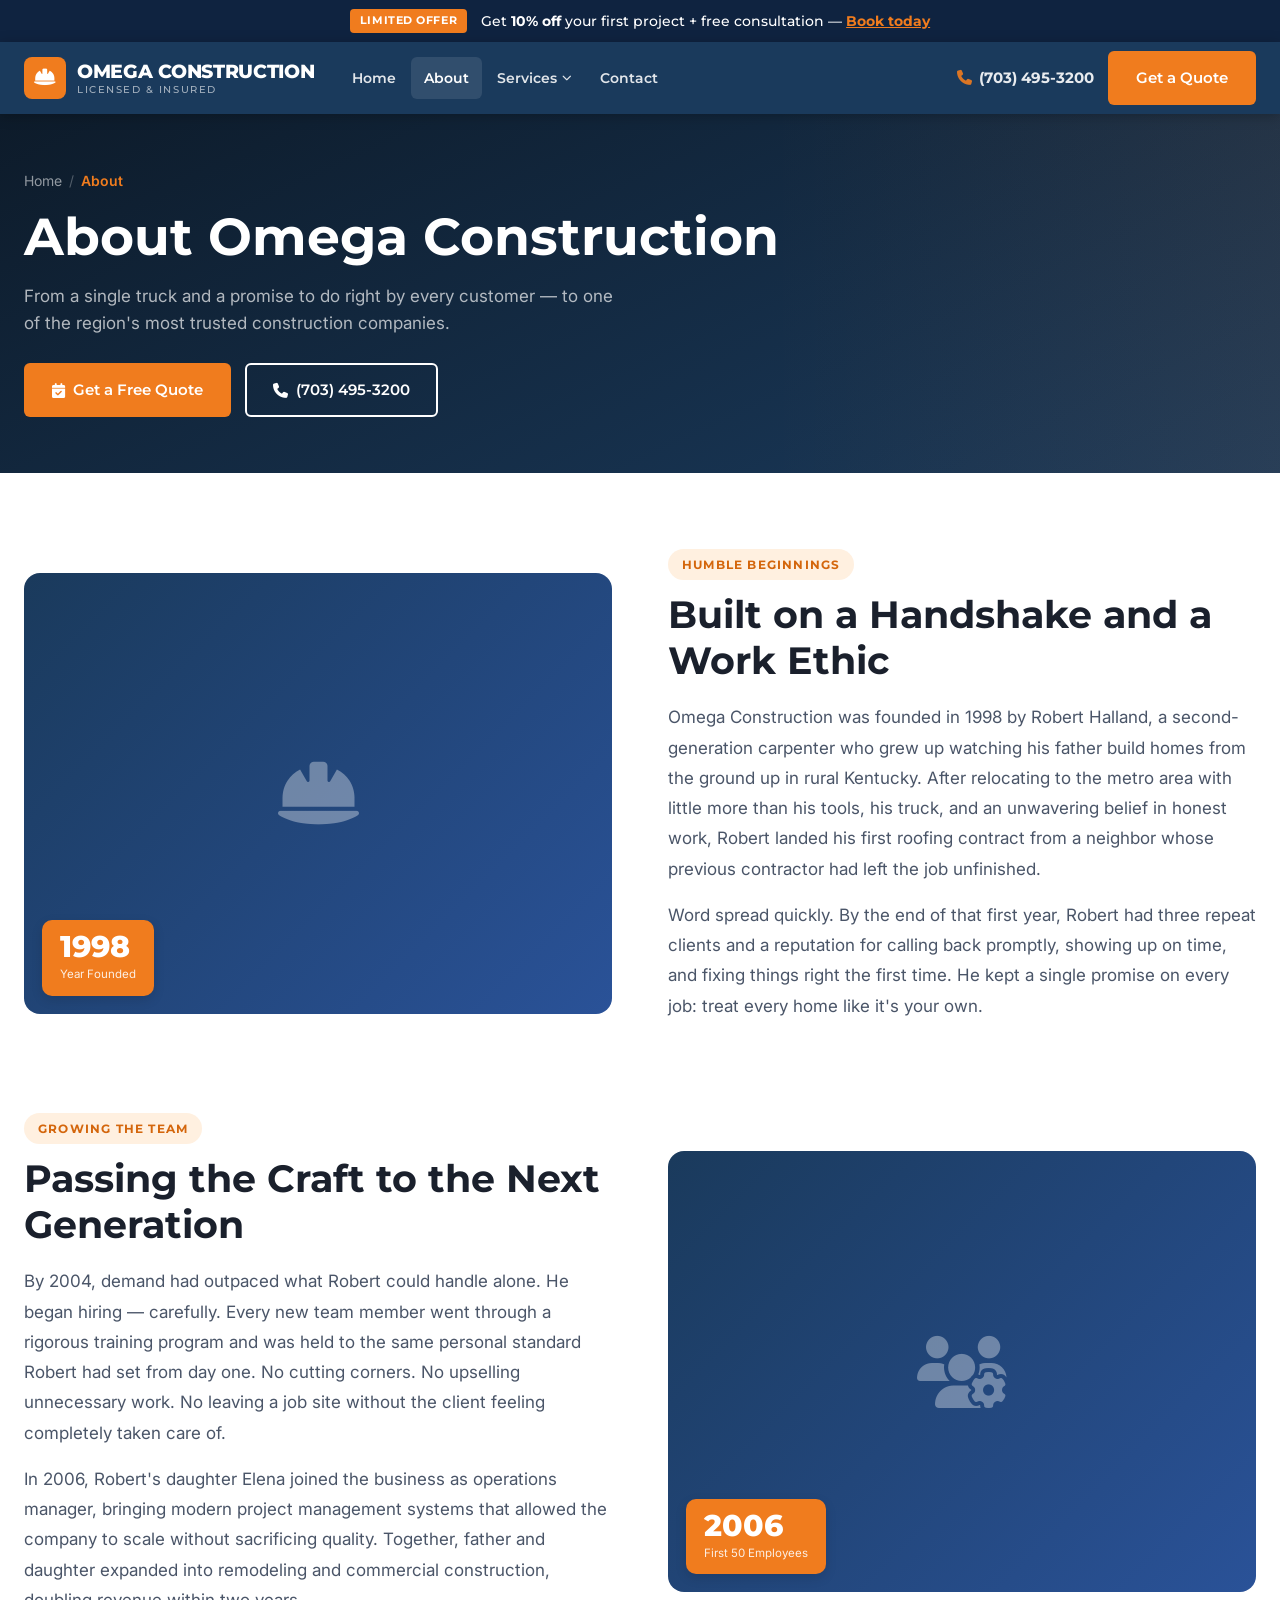
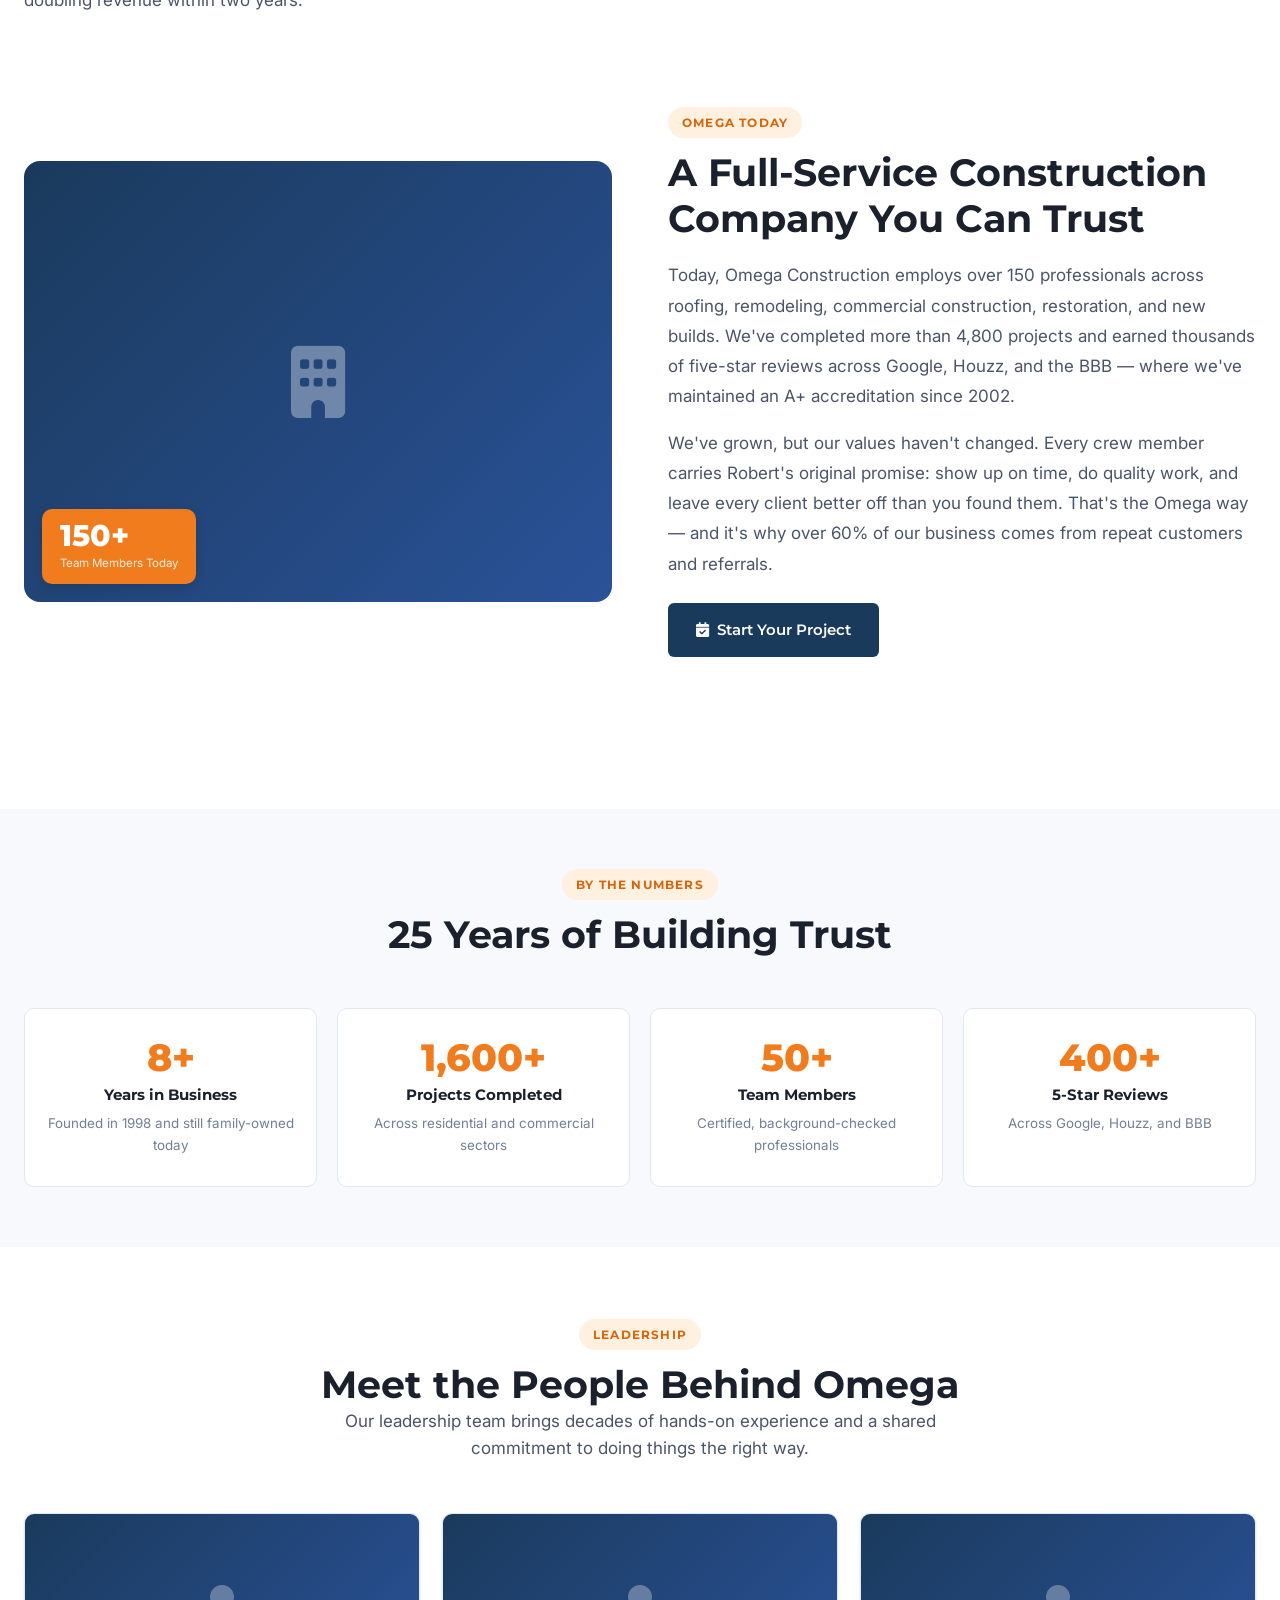
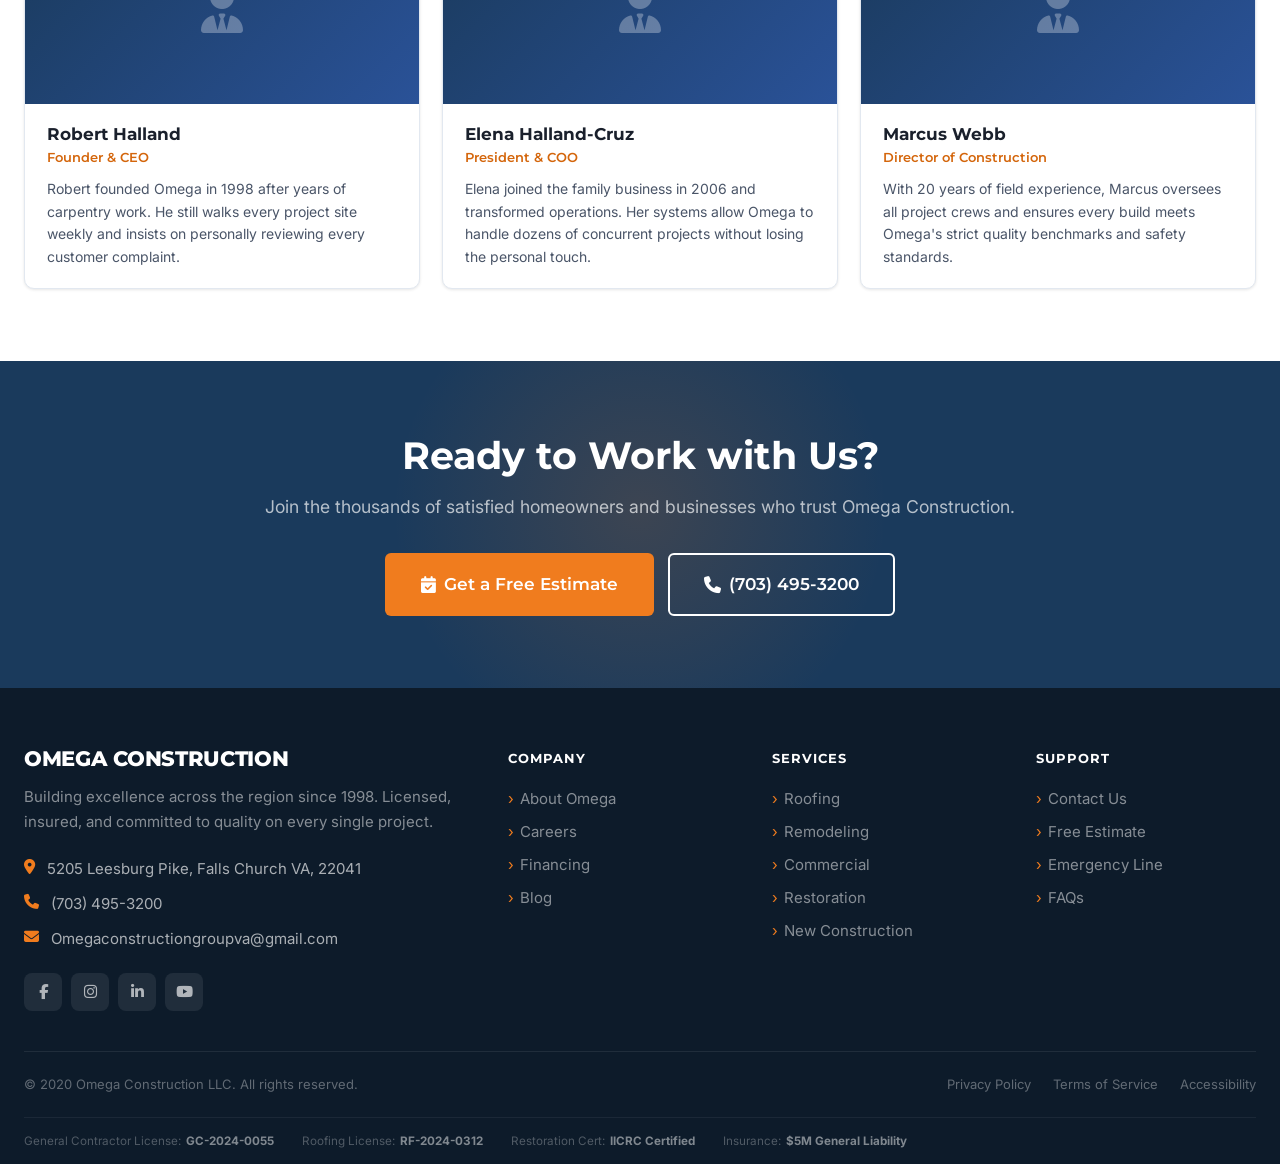
==== commit d25fcd9d: "Update contact info, remove pricing and timeframes from service items - Updated phone, email, and ad" ====
--- a/about.html
+++ b/about.html
@@ -44,7 +44,7 @@
           </ul>
         </nav>
         <div class="header-cta">
-          <a href="tel:18005550198" class="phone-link"><i class="fas fa-phone"></i>(800) 555-0198</a>
+          <a href="tel:+17034953200" class="phone-link"><i class="fas fa-phone"></i>(703) 495-3200</a>
           <a href="contact.html" class="btn btn-accent">Get a Quote</a>
         </div>
         <button class="hamburger" id="hamburger" aria-label="Toggle menu"><span></span><span></span><span></span></button>
@@ -65,7 +65,7 @@
           </ul>
         </li>
         <li><a href="contact.html">Contact</a></li>
-        <li><a href="tel:18005550198"><i class="fas fa-phone" style="margin-right:8px;color:#f07c1e"></i>(800) 555-0198</a></li>
+        <li><a href="tel:+17034953200"><i class="fas fa-phone" style="margin-right:8px;color:#f07c1e"></i>(703) 495-3200</a></li>
       </ul>
     </div>
   </header>
@@ -83,7 +83,7 @@
         <p>From a single truck and a promise to do right by every customer — to one of the region's most trusted construction companies.</p>
         <div class="page-hero-actions">
           <a href="contact.html" class="btn btn-accent"><i class="fas fa-calendar-check"></i>Get a Free Quote</a>
-          <a href="tel:18005550198" class="btn btn-outline"><i class="fas fa-phone"></i>(800) 555-0198</a>
+          <a href="tel:+17034953200" class="btn btn-outline"><i class="fas fa-phone"></i>(703) 495-3200</a>
         </div>
       </div>
     </div>
@@ -224,7 +224,7 @@
       <p class="anim d1">Join the thousands of satisfied homeowners and businesses who trust Omega Construction.</p>
       <div class="cta-actions anim d2">
         <a href="contact.html" class="btn btn-accent btn-lg"><i class="fas fa-calendar-check"></i>Get a Free Estimate</a>
-        <a href="tel:18005550198" class="btn btn-outline btn-lg"><i class="fas fa-phone"></i>(800) 555-0198</a>
+        <a href="tel:+17034953200" class="btn btn-outline btn-lg"><i class="fas fa-phone"></i>(703) 495-3200</a>
       </div>
     </div>
   </section>
@@ -237,9 +237,9 @@
           <div class="footer-brand">
             <div class="logo-text">OMEGA CONSTRUCTION</div>
             <p class="footer-tagline">Building excellence across the region since 1998. Licensed, insured, and committed to quality on every single project.</p>
-            <div class="f-contact-item"><i class="fas fa-map-marker-alt"></i>450 Commerce Blvd, Suite 200, Metro City, ST 10001</div>
-            <div class="f-contact-item"><i class="fas fa-phone"></i>(800) 555-0198</div>
-            <div class="f-contact-item"><i class="fas fa-envelope"></i>info@omegaconstruction.com</div>
+            <div class="f-contact-item"><i class="fas fa-map-marker-alt"></i>5205 Leesburg Pike, Falls Church VA, 22041</div>
+            <div class="f-contact-item"><i class="fas fa-phone"></i>(703) 495-3200</div>
+            <div class="f-contact-item"><i class="fas fa-envelope"></i>Omegaconstructiongroupva@gmail.com</div>
             <div class="social-row">
               <a href="#" class="soc-link" aria-label="Facebook"><i class="fab fa-facebook-f"></i></a>
               <a href="#" class="soc-link" aria-label="Instagram"><i class="fab fa-instagram"></i></a>
@@ -278,7 +278,7 @@
         </div>
       </div>
       <div class="footer-bottom">
-        <div class="footer-copy">&copy; 2025 Omega Construction LLC. All rights reserved.</div>
+        <div class="footer-copy">&copy; 2020 Omega Construction LLC. All rights reserved.</div>
         <div class="footer-legal">
           <a href="#">Privacy Policy</a>
           <a href="#">Terms of Service</a>
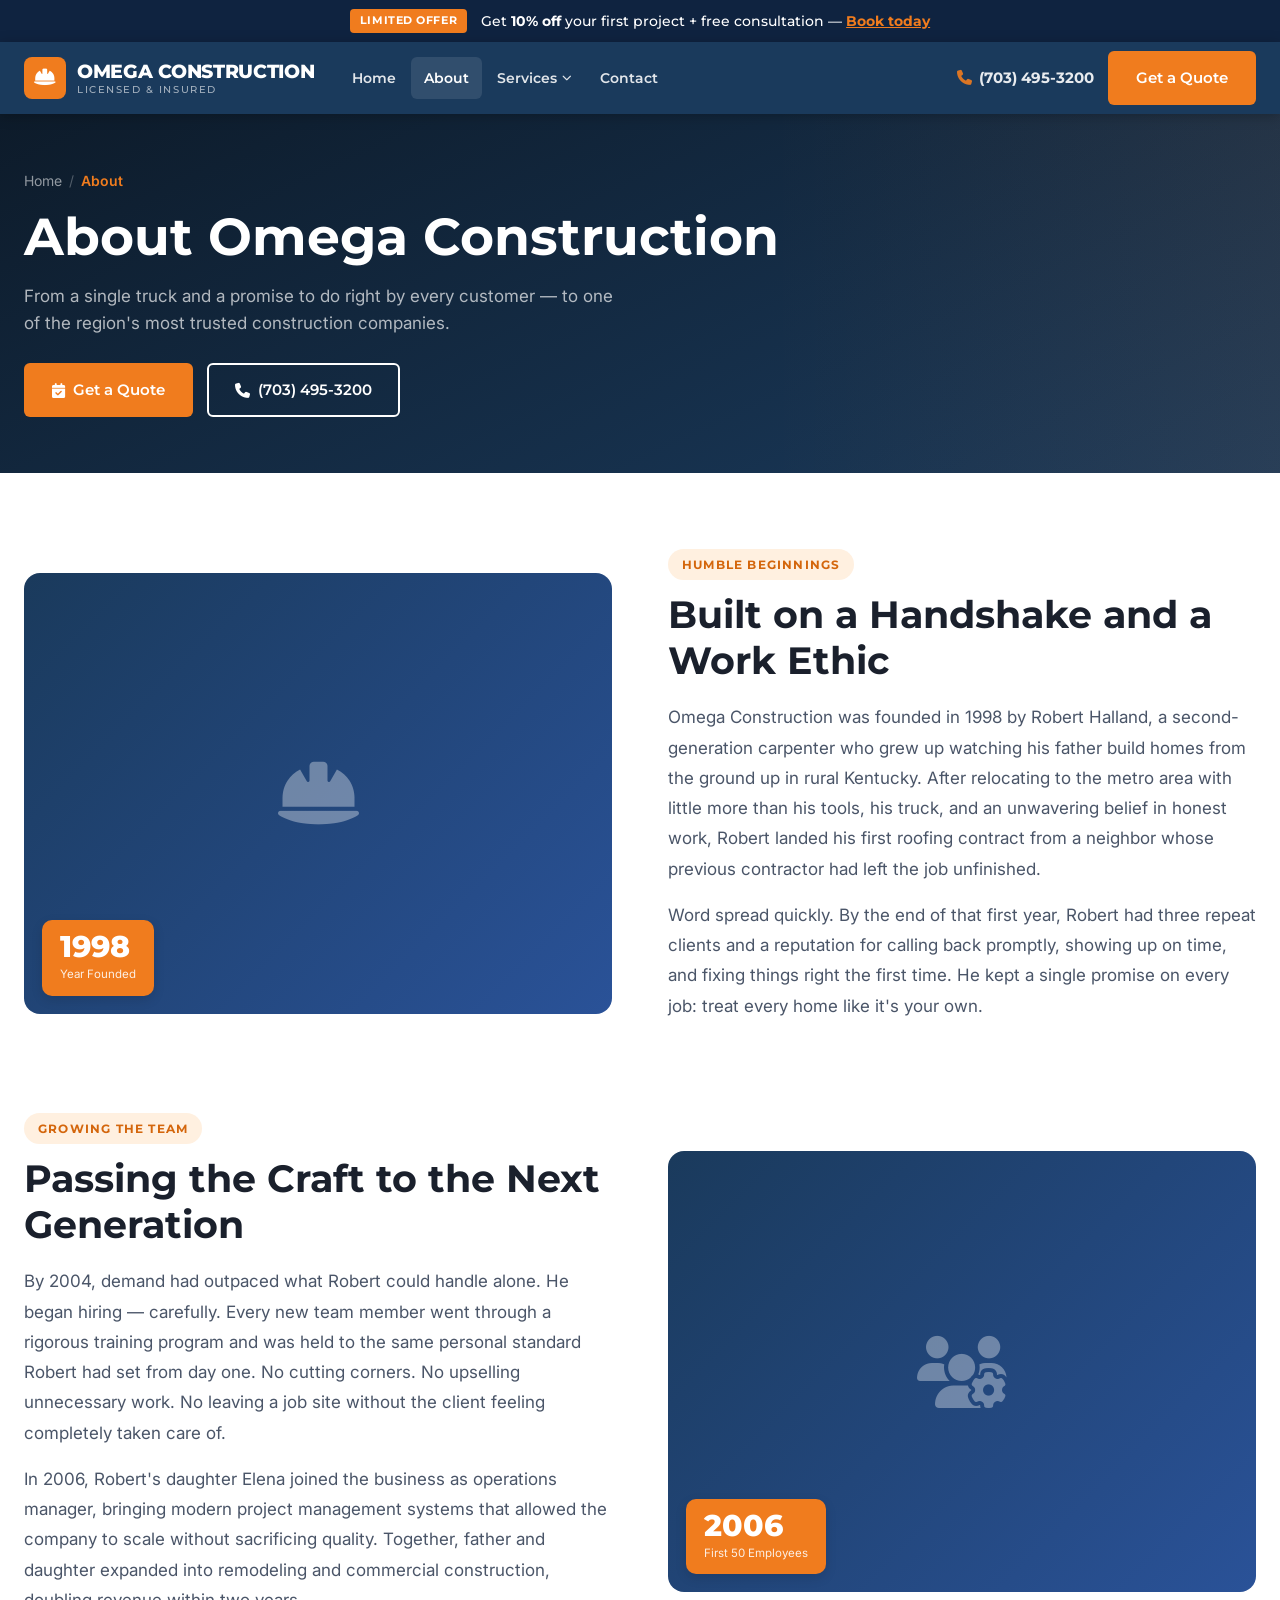
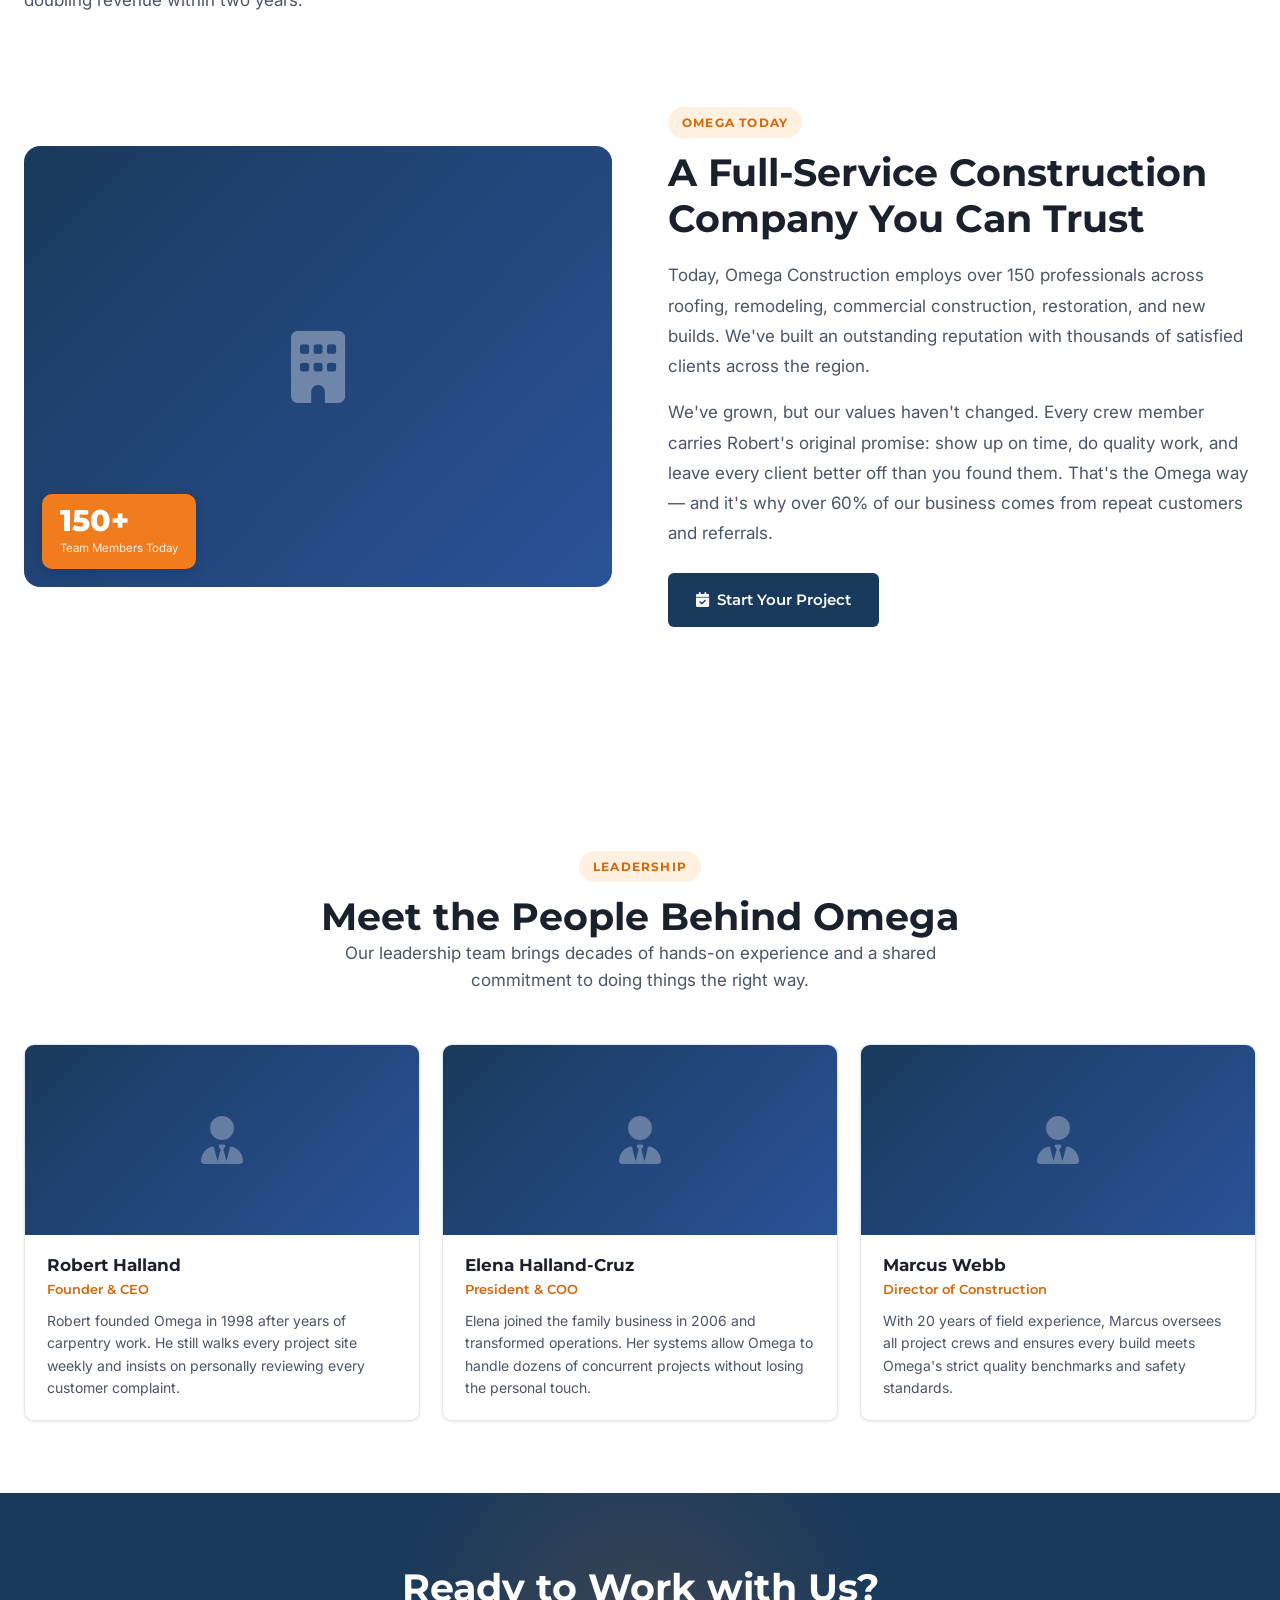
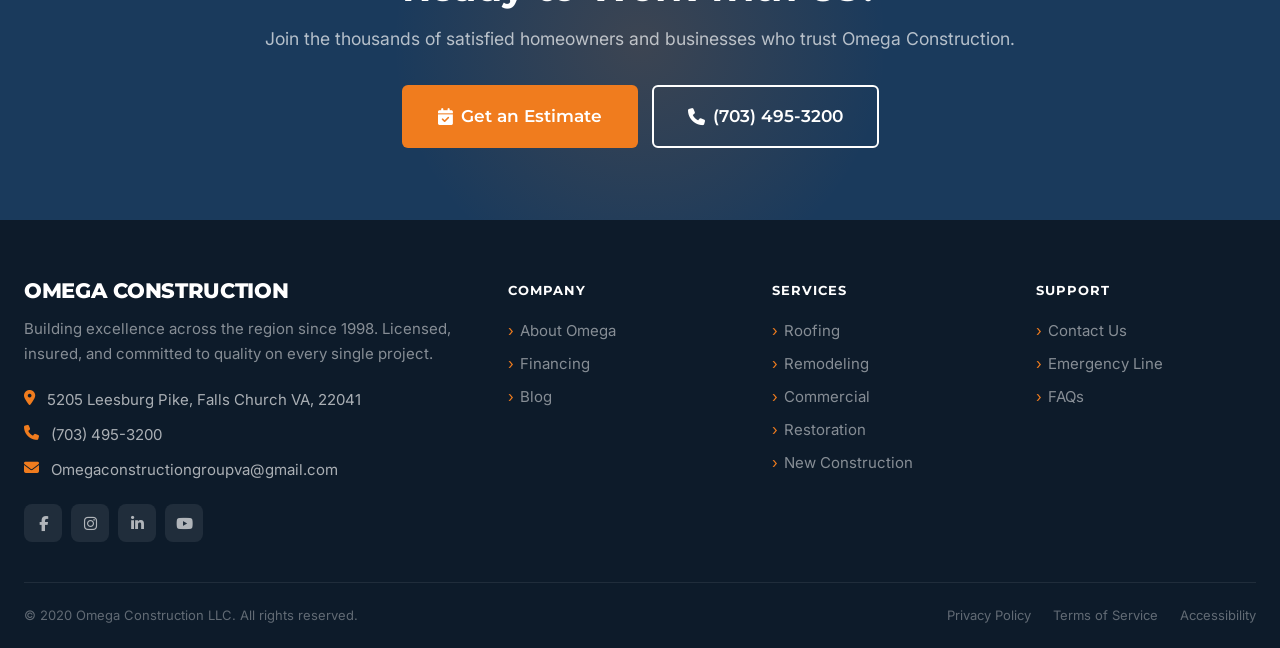
==== commit db7909da: "Update content" ====
--- a/about.html
+++ b/about.html
@@ -82,7 +82,7 @@
         <h1>About Omega Construction</h1>
         <p>From a single truck and a promise to do right by every customer — to one of the region's most trusted construction companies.</p>
         <div class="page-hero-actions">
-          <a href="contact.html" class="btn btn-accent"><i class="fas fa-calendar-check"></i>Get a Free Quote</a>
+          <a href="contact.html" class="btn btn-accent"><i class="fas fa-calendar-check"></i>Get a Quote</a>
           <a href="tel:+17034953200" class="btn btn-outline"><i class="fas fa-phone"></i>(703) 495-3200</a>
         </div>
       </div>
@@ -139,7 +139,7 @@
         <div class="story-text">
           <div class="section-label">Omega Today</div>
           <h2>A Full-Service Construction Company You Can Trust</h2>
-          <p>Today, Omega Construction employs over 150 professionals across roofing, remodeling, commercial construction, restoration, and new builds. We've completed more than 4,800 projects and earned thousands of five-star reviews across Google, Houzz, and the BBB — where we've maintained an A+ accreditation since 2002.</p>
+          <p>Today, Omega Construction employs over 150 professionals across roofing, remodeling, commercial construction, restoration, and new builds. We've built an outstanding reputation with thousands of satisfied clients across the region.</p>
           <p>We've grown, but our values haven't changed. Every crew member carries Robert's original promise: show up on time, do quality work, and leave every client better off than you found them. That's the Omega way — and it's why over 60% of our business comes from repeat customers and referrals.</p>
           <a href="contact.html" class="btn btn-primary" style="margin-top:8px"><i class="fas fa-calendar-check"></i>Start Your Project</a>
         </div>
@@ -148,37 +148,6 @@
     </div>
   </section>
 
-  <!-- MILESTONES -->
-  <section class="milestones">
-    <div class="container">
-      <div class="section-header anim">
-        <div class="section-label">By the Numbers</div>
-        <h2>25 Years of Building Trust</h2>
-      </div>
-      <div class="milestones-grid">
-        <div class="milestone-card anim d1">
-          <div class="milestone-num"><span class="counter" data-target="25" data-suffix="+">0+</span></div>
-          <div class="milestone-lbl">Years in Business</div>
-          <div class="milestone-desc">Founded in 1998 and still family-owned today</div>
-        </div>
-        <div class="milestone-card anim d2">
-          <div class="milestone-num"><span class="counter" data-target="4800" data-suffix="+">0+</span></div>
-          <div class="milestone-lbl">Projects Completed</div>
-          <div class="milestone-desc">Across residential and commercial sectors</div>
-        </div>
-        <div class="milestone-card anim d3">
-          <div class="milestone-num"><span class="counter" data-target="150" data-suffix="+">0+</span></div>
-          <div class="milestone-lbl">Team Members</div>
-          <div class="milestone-desc">Certified, background-checked professionals</div>
-        </div>
-        <div class="milestone-card anim d4">
-          <div class="milestone-num"><span class="counter" data-target="1200" data-suffix="+">0+</span></div>
-          <div class="milestone-lbl">5-Star Reviews</div>
-          <div class="milestone-desc">Across Google, Houzz, and BBB</div>
-        </div>
-      </div>
-    </div>
-  </section>
 
   <!-- TEAM SECTION -->
   <section class="team-section">
@@ -223,7 +192,7 @@
       <h2 class="anim">Ready to Work with Us?</h2>
       <p class="anim d1">Join the thousands of satisfied homeowners and businesses who trust Omega Construction.</p>
       <div class="cta-actions anim d2">
-        <a href="contact.html" class="btn btn-accent btn-lg"><i class="fas fa-calendar-check"></i>Get a Free Estimate</a>
+        <a href="contact.html" class="btn btn-accent btn-lg"><i class="fas fa-calendar-check"></i>Get an Estimate</a>
         <a href="tel:+17034953200" class="btn btn-outline btn-lg"><i class="fas fa-phone"></i>(703) 495-3200</a>
       </div>
     </div>
@@ -251,7 +220,6 @@
             <div class="footer-col-title">Company</div>
             <div class="footer-links">
               <a href="about.html">About Omega</a>
-              <a href="contact.html">Careers</a>
               <a href="contact.html">Financing</a>
               <a href="contact.html">Blog</a>
             </div>
@@ -270,7 +238,6 @@
             <div class="footer-col-title">Support</div>
             <div class="footer-links">
               <a href="contact.html">Contact Us</a>
-              <a href="contact.html">Free Estimate</a>
               <a href="contact.html">Emergency Line</a>
               <a href="contact.html">FAQs</a>
             </div>
@@ -285,12 +252,6 @@
           <a href="#">Accessibility</a>
         </div>
       </div>
-      <div class="license-bar">
-        <div class="lic">General Contractor License: <strong>GC-2024-0055</strong></div>
-        <div class="lic">Roofing License: <strong>RF-2024-0312</strong></div>
-        <div class="lic">Restoration Cert: <strong>IICRC Certified</strong></div>
-        <div class="lic">Insurance: <strong>$5M General Liability</strong></div>
-      </div>
     </div>
   </footer>
 
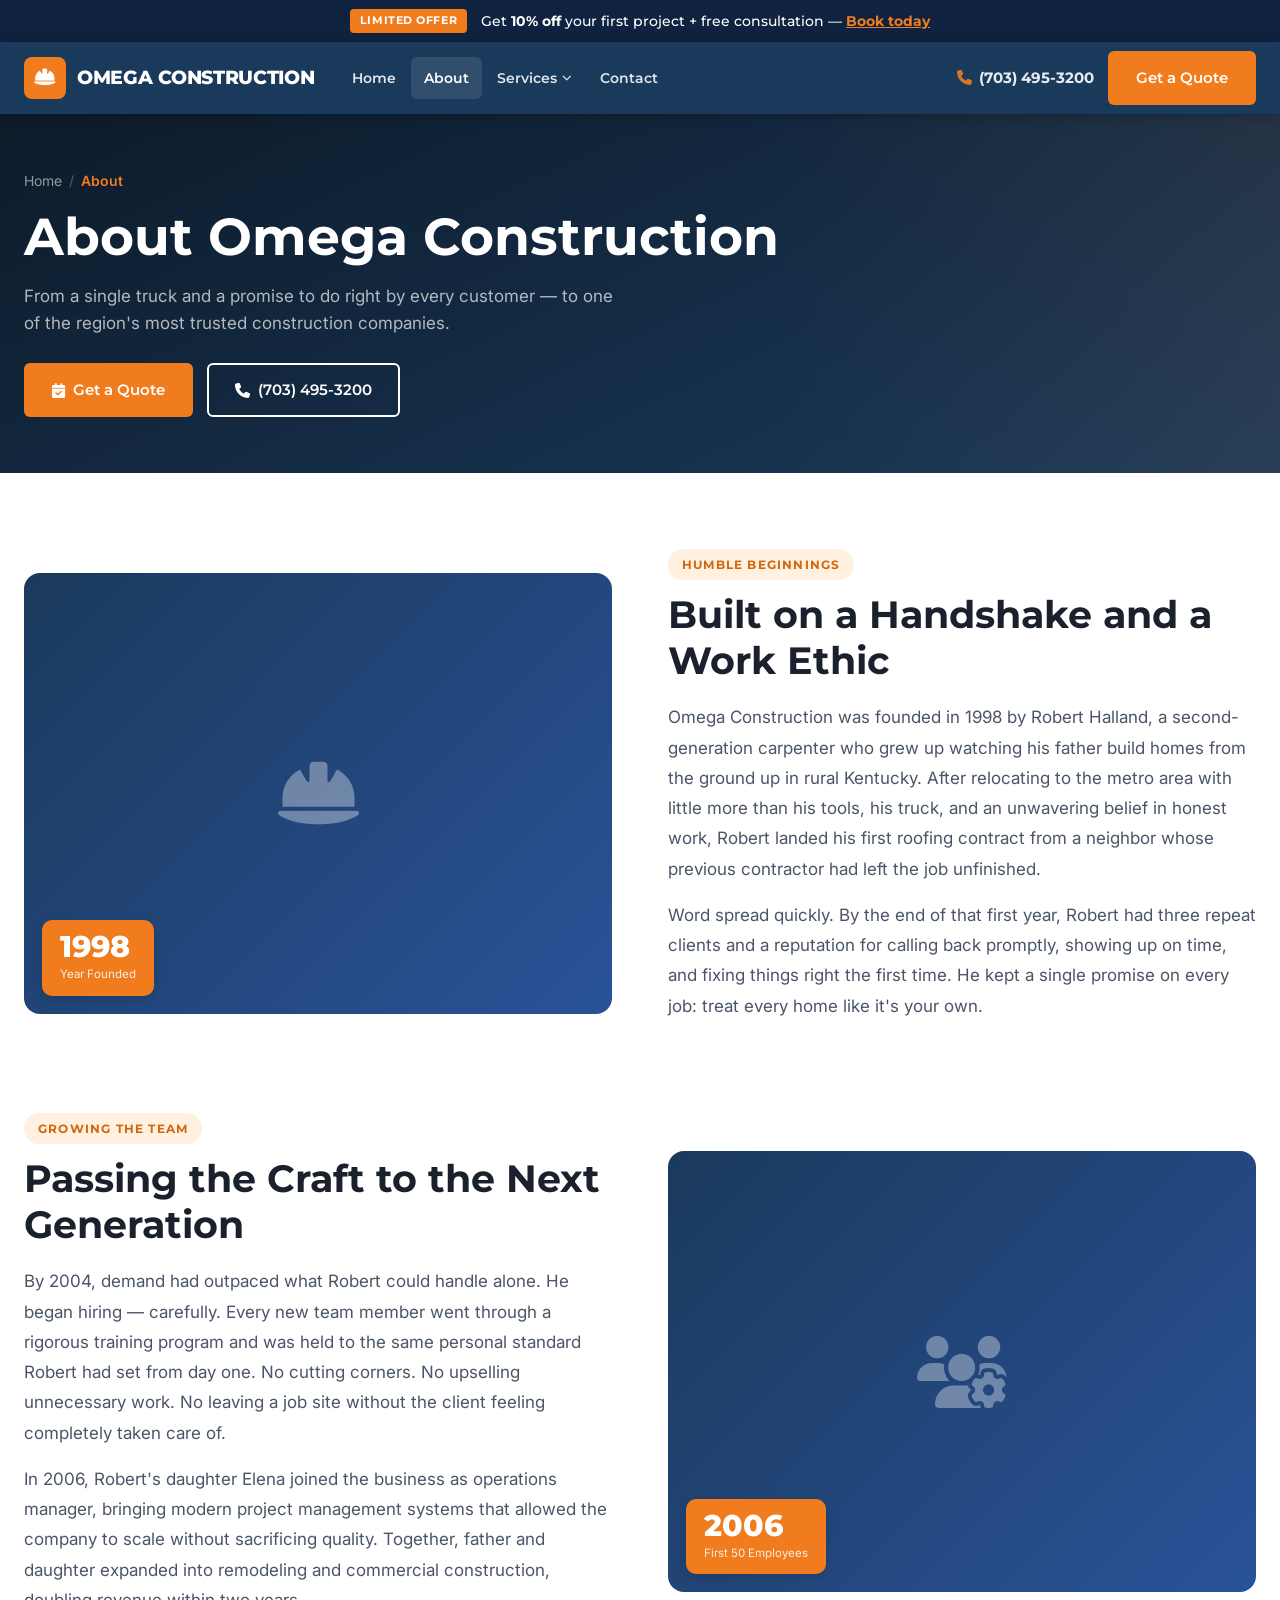
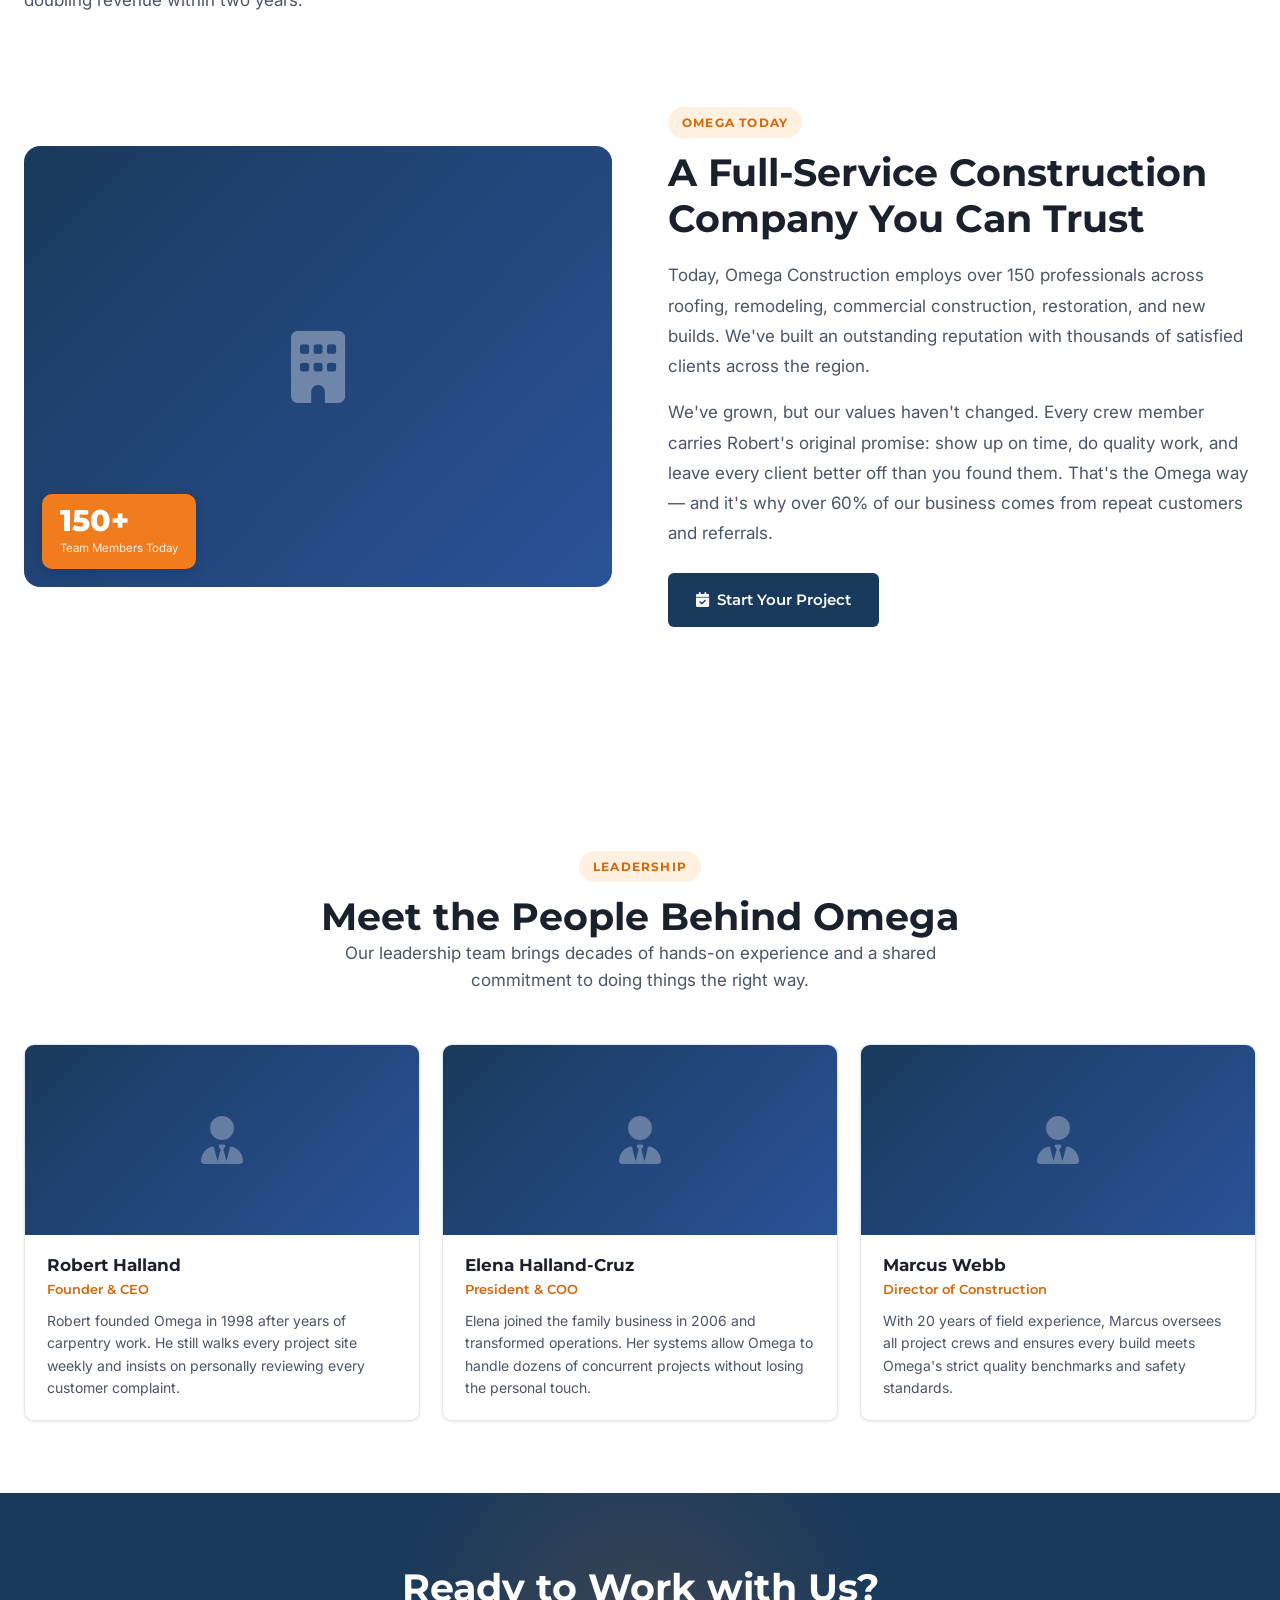
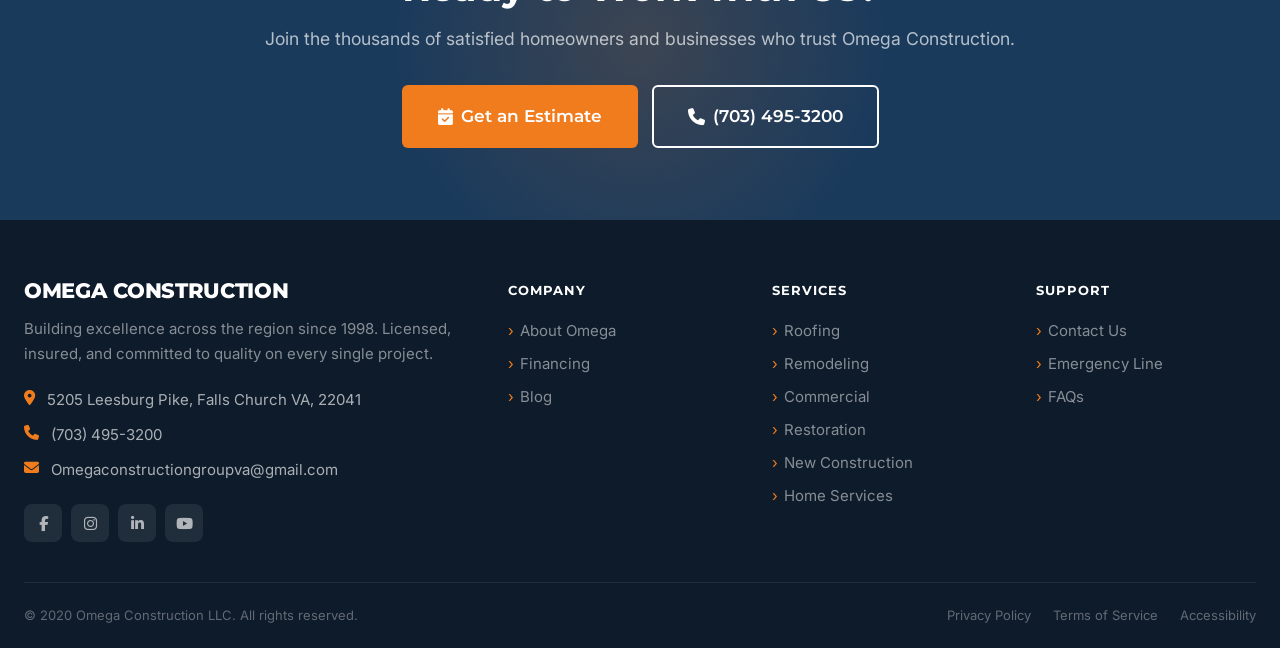
==== commit b1c822a1: "Update services" ====
--- a/about.html
+++ b/about.html
@@ -1,260 +1,413 @@
-<!DOCTYPE html>
+<!doctype html>
 <html lang="en">
-<head>
-  <meta charset="UTF-8">
-  <meta name="viewport" content="width=device-width, initial-scale=1.0">
-  <title>About Us — Omega Construction</title>
-  <meta name="description" content="Learn how Omega Construction grew from a one-truck operation in 1998 to one of the region's most trusted construction companies.">
-  <link rel="stylesheet" href="css/style.css">
-  <link rel="stylesheet" href="https://cdnjs.cloudflare.com/ajax/libs/font-awesome/6.5.0/css/all.min.css">
-</head>
-<body>
-
-  <!-- TOP BANNER -->
-  <div class="top-banner">
-    <div class="top-banner-inner">
-      <span class="tag">Limited Offer</span>
-      <span>Get <strong>10% off</strong> your first project + free consultation — <a href="contact.html">Book today</a></span>
+  <head>
+    <meta charset="UTF-8" />
+    <meta name="viewport" content="width=device-width, initial-scale=1.0" />
+    <title>About Us — Omega Construction</title>
+    <meta
+      name="description"
+      content="Learn how Omega Construction grew from a one-truck operation in 1998 to one of the region's most trusted construction companies."
+    />
+    <link rel="icon" type="image/svg+xml" href="favicon.svg" />
+    <link rel="stylesheet" href="css/style.css" />
+    <link
+      rel="stylesheet"
+      href="https://cdnjs.cloudflare.com/ajax/libs/font-awesome/6.5.0/css/all.min.css"
+    />
+  </head>
+  <body>
+    <!-- TOP BANNER -->
+    <div class="top-banner">
+      <div class="top-banner-inner">
+        <span class="tag">Limited Offer</span>
+        <span
+          >Get <strong>10% off</strong> your first project + free consultation —
+          <a href="contact.html">Book today</a></span
+        >
+      </div>
     </div>
-  </div>
-
-  <!-- HEADER -->
-  <header class="site-header">
-    <div class="container">
-      <div class="header-inner">
-        <a href="index.html" class="logo">
-          <div class="logo-icon"><i class="fas fa-helmet-safety"></i></div>
-          <div class="logo-text">OMEGA CONSTRUCTION<span>Licensed &amp; Insured</span></div>
-        </a>
-        <nav class="main-nav">
-          <ul>
-            <li><a href="index.html">Home</a></li>
-            <li class="active"><a href="about.html">About</a></li>
-            <li>
-              <a href="#">Services <i class="fas fa-chevron-down chevron"></i></a>
-              <ul class="dropdown">
-                <li><a href="roofing.html"><span class="dd-icon"><i class="fas fa-house-chimney"></i></span>Roofing</a></li>
-                <li><a href="remodeling.html"><span class="dd-icon"><i class="fas fa-paint-roller"></i></span>Remodeling</a></li>
-                <li><a href="commercial.html"><span class="dd-icon"><i class="fas fa-building"></i></span>Commercial</a></li>
-                <li><a href="restoration.html"><span class="dd-icon"><i class="fas fa-wrench"></i></span>Restoration</a></li>
-                <li><a href="new-construction.html"><span class="dd-icon"><i class="fas fa-hard-hat"></i></span>New Construction</a></li>
-              </ul>
-            </li>
-            <li><a href="contact.html">Contact</a></li>
-          </ul>
-        </nav>
-        <div class="header-cta">
-          <a href="tel:+17034953200" class="phone-link"><i class="fas fa-phone"></i>(703) 495-3200</a>
-          <a href="contact.html" class="btn btn-accent">Get a Quote</a>
-        </div>
-        <button class="hamburger" id="hamburger" aria-label="Toggle menu"><span></span><span></span><span></span></button>
-      </div>
-    </div>
-    <div class="mobile-menu" id="mobile-menu">
-      <ul>
-        <li><a href="index.html">Home</a></li>
-        <li><a href="about.html">About</a></li>
-        <li>
-          <div class="mobile-sub-trigger">Services <i class="fas fa-chevron-down"></i></div>
-          <ul class="mobile-sub">
-            <li><a href="roofing.html">Roofing</a></li>
-            <li><a href="remodeling.html">Remodeling</a></li>
-            <li><a href="commercial.html">Commercial</a></li>
-            <li><a href="restoration.html">Restoration</a></li>
-            <li><a href="new-construction.html">New Construction</a></li>
-          </ul>
-        </li>
-        <li><a href="contact.html">Contact</a></li>
-        <li><a href="tel:+17034953200"><i class="fas fa-phone" style="margin-right:8px;color:#f07c1e"></i>(703) 495-3200</a></li>
-      </ul>
-    </div>
-  </header>
-
-  <!-- PAGE HERO -->
-  <section class="page-hero">
-    <div class="container">
-      <div class="page-hero-inner">
-        <div class="breadcrumb">
-          <a href="index.html">Home</a>
-          <span class="sep">/</span>
-          <span class="cur">About</span>
-        </div>
-        <h1>About Omega Construction</h1>
-        <p>From a single truck and a promise to do right by every customer — to one of the region's most trusted construction companies.</p>
-        <div class="page-hero-actions">
-          <a href="contact.html" class="btn btn-accent"><i class="fas fa-calendar-check"></i>Get a Quote</a>
-          <a href="tel:+17034953200" class="btn btn-outline"><i class="fas fa-phone"></i>(703) 495-3200</a>
-        </div>
-      </div>
-    </div>
-  </section>
-
-  <!-- STORY SECTION -->
-  <section class="about-content">
-    <div class="container">
-
-      <!-- Chapter 1 -->
-      <div class="story-grid anim">
-        <div class="story-vis">
-          <i class="fas fa-hard-hat"></i>
-          <div class="story-vis-stat">
-            <div class="big">1998</div>
-            <div class="small">Year Founded</div>
-          </div>
-        </div>
-        <div class="story-text">
-          <div class="section-label">Humble Beginnings</div>
-          <h2>Built on a Handshake and a Work Ethic</h2>
-          <p>Omega Construction was founded in 1998 by Robert Halland, a second-generation carpenter who grew up watching his father build homes from the ground up in rural Kentucky. After relocating to the metro area with little more than his tools, his truck, and an unwavering belief in honest work, Robert landed his first roofing contract from a neighbor whose previous contractor had left the job unfinished.</p>
-          <p>Word spread quickly. By the end of that first year, Robert had three repeat clients and a reputation for calling back promptly, showing up on time, and fixing things right the first time. He kept a single promise on every job: treat every home like it's your own.</p>
-        </div>
-      </div>
-
-      <!-- Chapter 2 -->
-      <div class="story-grid rev anim">
-        <div class="story-vis">
-          <i class="fas fa-users-gear"></i>
-          <div class="story-vis-stat">
-            <div class="big">2006</div>
-            <div class="small">First 50 Employees</div>
-          </div>
-        </div>
-        <div class="story-text">
-          <div class="section-label">Growing the Team</div>
-          <h2>Passing the Craft to the Next Generation</h2>
-          <p>By 2004, demand had outpaced what Robert could handle alone. He began hiring — carefully. Every new team member went through a rigorous training program and was held to the same personal standard Robert had set from day one. No cutting corners. No upselling unnecessary work. No leaving a job site without the client feeling completely taken care of.</p>
-          <p>In 2006, Robert's daughter Elena joined the business as operations manager, bringing modern project management systems that allowed the company to scale without sacrificing quality. Together, father and daughter expanded into remodeling and commercial construction, doubling revenue within two years.</p>
-        </div>
-      </div>
-
-      <!-- Chapter 3 -->
-      <div class="story-grid anim">
-        <div class="story-vis">
-          <i class="fas fa-building"></i>
-          <div class="story-vis-stat">
-            <div class="big">150+</div>
-            <div class="small">Team Members Today</div>
-          </div>
-        </div>
-        <div class="story-text">
-          <div class="section-label">Omega Today</div>
-          <h2>A Full-Service Construction Company You Can Trust</h2>
-          <p>Today, Omega Construction employs over 150 professionals across roofing, remodeling, commercial construction, restoration, and new builds. We've built an outstanding reputation with thousands of satisfied clients across the region.</p>
-          <p>We've grown, but our values haven't changed. Every crew member carries Robert's original promise: show up on time, do quality work, and leave every client better off than you found them. That's the Omega way — and it's why over 60% of our business comes from repeat customers and referrals.</p>
-          <a href="contact.html" class="btn btn-primary" style="margin-top:8px"><i class="fas fa-calendar-check"></i>Start Your Project</a>
-        </div>
-      </div>
-
-    </div>
-  </section>
-
-
-  <!-- TEAM SECTION -->
-  <section class="team-section">
-    <div class="container">
-      <div class="section-header anim">
-        <div class="section-label">Leadership</div>
-        <h2>Meet the People Behind Omega</h2>
-        <p class="section-sub">Our leadership team brings decades of hands-on experience and a shared commitment to doing things the right way.</p>
-      </div>
-      <div class="team-grid">
-        <div class="team-card anim d1">
-          <div class="team-photo"><i class="fas fa-user-tie"></i></div>
-          <div class="team-info">
-            <h3>Robert Halland</h3>
-            <div class="role">Founder &amp; CEO</div>
-            <p>Robert founded Omega in 1998 after years of carpentry work. He still walks every project site weekly and insists on personally reviewing every customer complaint.</p>
-          </div>
-        </div>
-        <div class="team-card anim d2">
-          <div class="team-photo"><i class="fas fa-user-tie"></i></div>
-          <div class="team-info">
-            <h3>Elena Halland-Cruz</h3>
-            <div class="role">President &amp; COO</div>
-            <p>Elena joined the family business in 2006 and transformed operations. Her systems allow Omega to handle dozens of concurrent projects without losing the personal touch.</p>
-          </div>
-        </div>
-        <div class="team-card anim d3">
-          <div class="team-photo"><i class="fas fa-user-tie"></i></div>
-          <div class="team-info">
-            <h3>Marcus Webb</h3>
-            <div class="role">Director of Construction</div>
-            <p>With 20 years of field experience, Marcus oversees all project crews and ensures every build meets Omega's strict quality benchmarks and safety standards.</p>
-          </div>
-        </div>
-      </div>
-    </div>
-  </section>
-
-  <!-- CTA BAND -->
-  <section class="cta-band">
-    <div class="container">
-      <h2 class="anim">Ready to Work with Us?</h2>
-      <p class="anim d1">Join the thousands of satisfied homeowners and businesses who trust Omega Construction.</p>
-      <div class="cta-actions anim d2">
-        <a href="contact.html" class="btn btn-accent btn-lg"><i class="fas fa-calendar-check"></i>Get an Estimate</a>
-        <a href="tel:+17034953200" class="btn btn-outline btn-lg"><i class="fas fa-phone"></i>(703) 495-3200</a>
-      </div>
-    </div>
-  </section>
-
-  <!-- FOOTER -->
-  <footer class="site-footer">
-    <div class="container">
-      <div class="footer-top">
-        <div class="footer-grid">
-          <div class="footer-brand">
+
+    <!-- HEADER -->
+    <header class="site-header">
+      <div class="container">
+        <div class="header-inner">
+          <a href="index.html" class="logo">
+            <div class="logo-icon"><i class="fas fa-helmet-safety"></i></div>
             <div class="logo-text">OMEGA CONSTRUCTION</div>
-            <p class="footer-tagline">Building excellence across the region since 1998. Licensed, insured, and committed to quality on every single project.</p>
-            <div class="f-contact-item"><i class="fas fa-map-marker-alt"></i>5205 Leesburg Pike, Falls Church VA, 22041</div>
-            <div class="f-contact-item"><i class="fas fa-phone"></i>(703) 495-3200</div>
-            <div class="f-contact-item"><i class="fas fa-envelope"></i>Omegaconstructiongroupva@gmail.com</div>
-            <div class="social-row">
-              <a href="#" class="soc-link" aria-label="Facebook"><i class="fab fa-facebook-f"></i></a>
-              <a href="#" class="soc-link" aria-label="Instagram"><i class="fab fa-instagram"></i></a>
-              <a href="#" class="soc-link" aria-label="LinkedIn"><i class="fab fa-linkedin-in"></i></a>
-              <a href="#" class="soc-link" aria-label="YouTube"><i class="fab fa-youtube"></i></a>
-            </div>
-          </div>
-          <div>
-            <div class="footer-col-title">Company</div>
-            <div class="footer-links">
-              <a href="about.html">About Omega</a>
-              <a href="contact.html">Financing</a>
-              <a href="contact.html">Blog</a>
-            </div>
-          </div>
-          <div>
-            <div class="footer-col-title">Services</div>
-            <div class="footer-links">
-              <a href="roofing.html">Roofing</a>
-              <a href="remodeling.html">Remodeling</a>
-              <a href="commercial.html">Commercial</a>
-              <a href="restoration.html">Restoration</a>
-              <a href="new-construction.html">New Construction</a>
-            </div>
-          </div>
-          <div>
-            <div class="footer-col-title">Support</div>
-            <div class="footer-links">
-              <a href="contact.html">Contact Us</a>
-              <a href="contact.html">Emergency Line</a>
-              <a href="contact.html">FAQs</a>
-            </div>
-          </div>
-        </div>
-      </div>
-      <div class="footer-bottom">
-        <div class="footer-copy">&copy; 2020 Omega Construction LLC. All rights reserved.</div>
-        <div class="footer-legal">
-          <a href="#">Privacy Policy</a>
-          <a href="#">Terms of Service</a>
-          <a href="#">Accessibility</a>
-        </div>
-      </div>
-    </div>
-  </footer>
-
-  <script src="js/main.js"></script>
-</body>
+          </a>
+          <nav class="main-nav">
+            <ul>
+              <li><a href="index.html">Home</a></li>
+              <li class="active"><a href="about.html">About</a></li>
+              <li>
+                <a href="#"
+                  >Services <i class="fas fa-chevron-down chevron"></i
+                ></a>
+                <ul class="dropdown">
+                  <li>
+                    <a href="roofing.html"
+                      ><span class="dd-icon"
+                        ><i class="fas fa-house-chimney"></i></span
+                      >Roofing</a
+                    >
+                  </li>
+                  <li>
+                    <a href="remodeling.html"
+                      ><span class="dd-icon"
+                        ><i class="fas fa-paint-roller"></i></span
+                      >Remodeling</a
+                    >
+                  </li>
+                  <li>
+                    <a href="commercial.html"
+                      ><span class="dd-icon"
+                        ><i class="fas fa-building"></i></span
+                      >Commercial</a
+                    >
+                  </li>
+                  <li>
+                    <a href="restoration.html"
+                      ><span class="dd-icon"><i class="fas fa-wrench"></i></span
+                      >Restoration</a
+                    >
+                  </li>
+                  <li>
+                    <a href="new-construction.html"
+                      ><span class="dd-icon"
+                        ><i class="fas fa-hard-hat"></i></span
+                      >New Construction</a
+                    >
+                  </li>
+                  <li>
+                    <a href="home-services.html"
+                      ><span class="dd-icon"
+                        ><i class="fas fa-screwdriver-wrench"></i></span
+                      >Home Services</a
+                    >
+                  </li>
+                </ul>
+              </li>
+              <li><a href="contact.html">Contact</a></li>
+            </ul>
+          </nav>
+          <div class="header-cta">
+            <a href="tel:+17034953200" class="phone-link"
+              ><i class="fas fa-phone"></i>(703) 495-3200</a
+            >
+            <a href="contact.html" class="btn btn-accent">Get a Quote</a>
+          </div>
+          <button class="hamburger" id="hamburger" aria-label="Toggle menu">
+            <span></span><span></span><span></span>
+          </button>
+        </div>
+      </div>
+      <div class="mobile-menu" id="mobile-menu">
+        <ul>
+          <li><a href="index.html">Home</a></li>
+          <li><a href="about.html">About</a></li>
+          <li>
+            <div class="mobile-sub-trigger">
+              Services <i class="fas fa-chevron-down"></i>
+            </div>
+            <ul class="mobile-sub">
+              <li><a href="roofing.html">Roofing</a></li>
+              <li><a href="remodeling.html">Remodeling</a></li>
+              <li><a href="commercial.html">Commercial</a></li>
+              <li><a href="restoration.html">Restoration</a></li>
+              <li><a href="new-construction.html">New Construction</a></li>
+              <li><a href="home-services.html">Home Services</a></li>
+            </ul>
+          </li>
+          <li><a href="contact.html">Contact</a></li>
+          <li>
+            <a href="tel:+17034953200"
+              ><i
+                class="fas fa-phone"
+                style="margin-right: 8px; color: #f07c1e"
+              ></i
+              >(703) 495-3200</a
+            >
+          </li>
+        </ul>
+      </div>
+    </header>
+
+    <!-- PAGE HERO -->
+    <section class="page-hero">
+      <div class="container">
+        <div class="page-hero-inner">
+          <div class="breadcrumb">
+            <a href="index.html">Home</a>
+            <span class="sep">/</span>
+            <span class="cur">About</span>
+          </div>
+          <h1>About Omega Construction</h1>
+          <p>
+            From a single truck and a promise to do right by every customer — to
+            one of the region's most trusted construction companies.
+          </p>
+          <div class="page-hero-actions">
+            <a href="contact.html" class="btn btn-accent"
+              ><i class="fas fa-calendar-check"></i>Get a Quote</a
+            >
+            <a href="tel:+17034953200" class="btn btn-outline"
+              ><i class="fas fa-phone"></i>(703) 495-3200</a
+            >
+          </div>
+        </div>
+      </div>
+    </section>
+
+    <!-- STORY SECTION -->
+    <section class="about-content">
+      <div class="container">
+        <!-- Chapter 1 -->
+        <div class="story-grid anim">
+          <div class="story-vis">
+            <i class="fas fa-hard-hat"></i>
+            <div class="story-vis-stat">
+              <div class="big">1998</div>
+              <div class="small">Year Founded</div>
+            </div>
+          </div>
+          <div class="story-text">
+            <div class="section-label">Humble Beginnings</div>
+            <h2>Built on a Handshake and a Work Ethic</h2>
+            <p>
+              Omega Construction was founded in 1998 by Robert Halland, a
+              second-generation carpenter who grew up watching his father build
+              homes from the ground up in rural Kentucky. After relocating to
+              the metro area with little more than his tools, his truck, and an
+              unwavering belief in honest work, Robert landed his first roofing
+              contract from a neighbor whose previous contractor had left the
+              job unfinished.
+            </p>
+            <p>
+              Word spread quickly. By the end of that first year, Robert had
+              three repeat clients and a reputation for calling back promptly,
+              showing up on time, and fixing things right the first time. He
+              kept a single promise on every job: treat every home like it's
+              your own.
+            </p>
+          </div>
+        </div>
+
+        <!-- Chapter 2 -->
+        <div class="story-grid rev anim">
+          <div class="story-vis">
+            <i class="fas fa-users-gear"></i>
+            <div class="story-vis-stat">
+              <div class="big">2006</div>
+              <div class="small">First 50 Employees</div>
+            </div>
+          </div>
+          <div class="story-text">
+            <div class="section-label">Growing the Team</div>
+            <h2>Passing the Craft to the Next Generation</h2>
+            <p>
+              By 2004, demand had outpaced what Robert could handle alone. He
+              began hiring — carefully. Every new team member went through a
+              rigorous training program and was held to the same personal
+              standard Robert had set from day one. No cutting corners. No
+              upselling unnecessary work. No leaving a job site without the
+              client feeling completely taken care of.
+            </p>
+            <p>
+              In 2006, Robert's daughter Elena joined the business as operations
+              manager, bringing modern project management systems that allowed
+              the company to scale without sacrificing quality. Together, father
+              and daughter expanded into remodeling and commercial construction,
+              doubling revenue within two years.
+            </p>
+          </div>
+        </div>
+
+        <!-- Chapter 3 -->
+        <div class="story-grid anim">
+          <div class="story-vis">
+            <i class="fas fa-building"></i>
+            <div class="story-vis-stat">
+              <div class="big">150+</div>
+              <div class="small">Team Members Today</div>
+            </div>
+          </div>
+          <div class="story-text">
+            <div class="section-label">Omega Today</div>
+            <h2>A Full-Service Construction Company You Can Trust</h2>
+            <p>
+              Today, Omega Construction employs over 150 professionals across
+              roofing, remodeling, commercial construction, restoration, and new
+              builds. We've built an outstanding reputation with thousands of
+              satisfied clients across the region.
+            </p>
+            <p>
+              We've grown, but our values haven't changed. Every crew member
+              carries Robert's original promise: show up on time, do quality
+              work, and leave every client better off than you found them.
+              That's the Omega way — and it's why over 60% of our business comes
+              from repeat customers and referrals.
+            </p>
+            <a
+              href="contact.html"
+              class="btn btn-primary"
+              style="margin-top: 8px"
+              ><i class="fas fa-calendar-check"></i>Start Your Project</a
+            >
+          </div>
+        </div>
+      </div>
+    </section>
+
+    <!-- TEAM SECTION -->
+    <section class="team-section">
+      <div class="container">
+        <div class="section-header anim">
+          <div class="section-label">Leadership</div>
+          <h2>Meet the People Behind Omega</h2>
+          <p class="section-sub">
+            Our leadership team brings decades of hands-on experience and a
+            shared commitment to doing things the right way.
+          </p>
+        </div>
+        <div class="team-grid">
+          <div class="team-card anim d1">
+            <div class="team-photo"><i class="fas fa-user-tie"></i></div>
+            <div class="team-info">
+              <h3>Robert Halland</h3>
+              <div class="role">Founder &amp; CEO</div>
+              <p>
+                Robert founded Omega in 1998 after years of carpentry work. He
+                still walks every project site weekly and insists on personally
+                reviewing every customer complaint.
+              </p>
+            </div>
+          </div>
+          <div class="team-card anim d2">
+            <div class="team-photo"><i class="fas fa-user-tie"></i></div>
+            <div class="team-info">
+              <h3>Elena Halland-Cruz</h3>
+              <div class="role">President &amp; COO</div>
+              <p>
+                Elena joined the family business in 2006 and transformed
+                operations. Her systems allow Omega to handle dozens of
+                concurrent projects without losing the personal touch.
+              </p>
+            </div>
+          </div>
+          <div class="team-card anim d3">
+            <div class="team-photo"><i class="fas fa-user-tie"></i></div>
+            <div class="team-info">
+              <h3>Marcus Webb</h3>
+              <div class="role">Director of Construction</div>
+              <p>
+                With 20 years of field experience, Marcus oversees all project
+                crews and ensures every build meets Omega's strict quality
+                benchmarks and safety standards.
+              </p>
+            </div>
+          </div>
+        </div>
+      </div>
+    </section>
+
+    <!-- CTA BAND -->
+    <section class="cta-band">
+      <div class="container">
+        <h2 class="anim">Ready to Work with Us?</h2>
+        <p class="anim d1">
+          Join the thousands of satisfied homeowners and businesses who trust
+          Omega Construction.
+        </p>
+        <div class="cta-actions anim d2">
+          <a href="contact.html" class="btn btn-accent btn-lg"
+            ><i class="fas fa-calendar-check"></i>Get an Estimate</a
+          >
+          <a href="tel:+17034953200" class="btn btn-outline btn-lg"
+            ><i class="fas fa-phone"></i>(703) 495-3200</a
+          >
+        </div>
+      </div>
+    </section>
+
+    <!-- FOOTER -->
+    <footer class="site-footer">
+      <div class="container">
+        <div class="footer-top">
+          <div class="footer-grid">
+            <div class="footer-brand">
+              <div class="logo-text">OMEGA CONSTRUCTION</div>
+              <p class="footer-tagline">
+                Building excellence across the region since 1998. Licensed,
+                insured, and committed to quality on every single project.
+              </p>
+              <div class="f-contact-item">
+                <i class="fas fa-map-marker-alt"></i>5205 Leesburg Pike, Falls
+                Church VA, 22041
+              </div>
+              <div class="f-contact-item">
+                <i class="fas fa-phone"></i>(703) 495-3200
+              </div>
+              <div class="f-contact-item">
+                <i class="fas fa-envelope"></i
+                >Omegaconstructiongroupva@gmail.com
+              </div>
+              <div class="social-row">
+                <a href="#" class="soc-link" aria-label="Facebook"
+                  ><i class="fab fa-facebook-f"></i
+                ></a>
+                <a href="#" class="soc-link" aria-label="Instagram"
+                  ><i class="fab fa-instagram"></i
+                ></a>
+                <a href="#" class="soc-link" aria-label="LinkedIn"
+                  ><i class="fab fa-linkedin-in"></i
+                ></a>
+                <a href="#" class="soc-link" aria-label="YouTube"
+                  ><i class="fab fa-youtube"></i
+                ></a>
+              </div>
+            </div>
+            <div>
+              <div class="footer-col-title">Company</div>
+              <div class="footer-links">
+                <a href="about.html">About Omega</a>
+                <a href="contact.html">Financing</a>
+                <a href="contact.html">Blog</a>
+              </div>
+            </div>
+            <div>
+              <div class="footer-col-title">Services</div>
+              <div class="footer-links">
+                <a href="roofing.html">Roofing</a>
+                <a href="remodeling.html">Remodeling</a>
+                <a href="commercial.html">Commercial</a>
+                <a href="restoration.html">Restoration</a>
+                <a href="new-construction.html">New Construction</a>
+                <a href="home-services.html">Home Services</a>
+              </div>
+            </div>
+            <div>
+              <div class="footer-col-title">Support</div>
+              <div class="footer-links">
+                <a href="contact.html">Contact Us</a>
+                <a href="contact.html">Emergency Line</a>
+                <a href="contact.html">FAQs</a>
+              </div>
+            </div>
+          </div>
+        </div>
+        <div class="footer-bottom">
+          <div class="footer-copy">
+            &copy; 2020 Omega Construction LLC. All rights reserved.
+          </div>
+          <div class="footer-legal">
+            <a href="#">Privacy Policy</a>
+            <a href="#">Terms of Service</a>
+            <a href="#">Accessibility</a>
+          </div>
+        </div>
+      </div>
+    </footer>
+
+    <script src="js/main.js"></script>
+  </body>
 </html>
